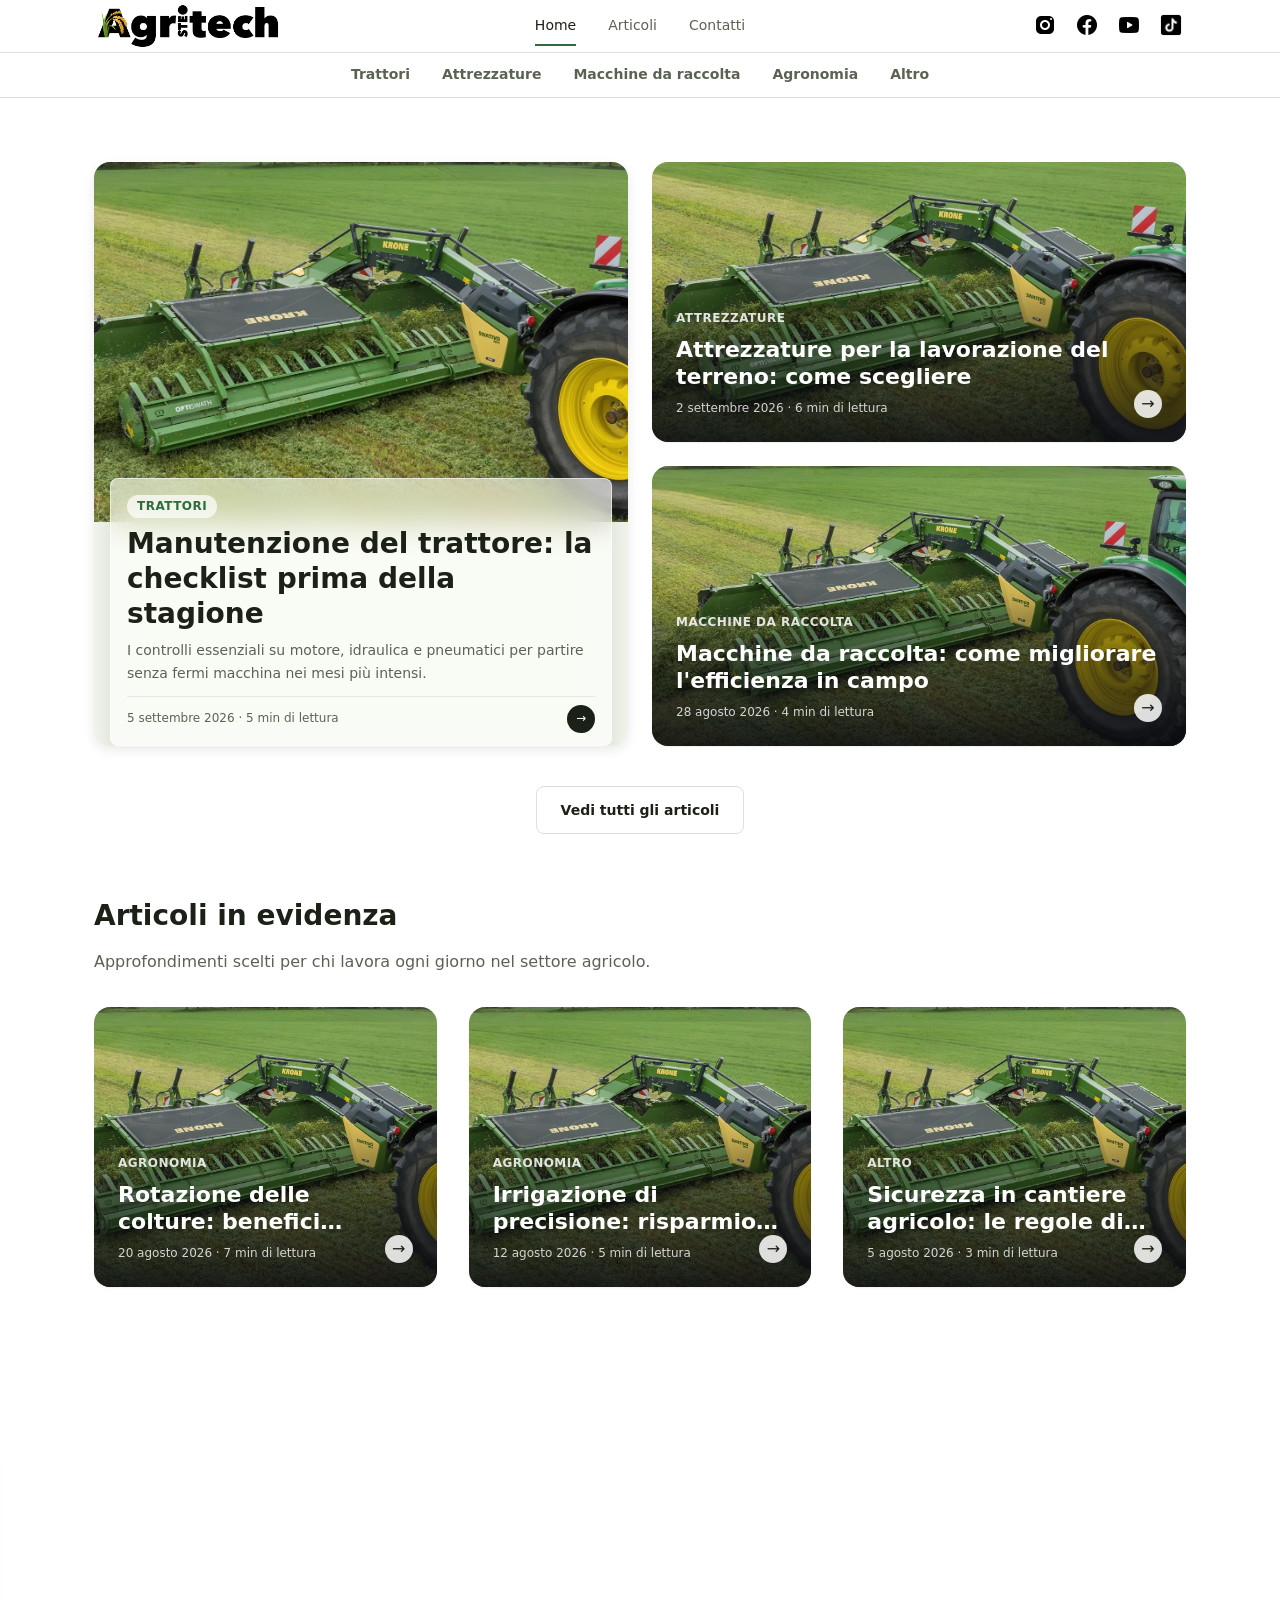
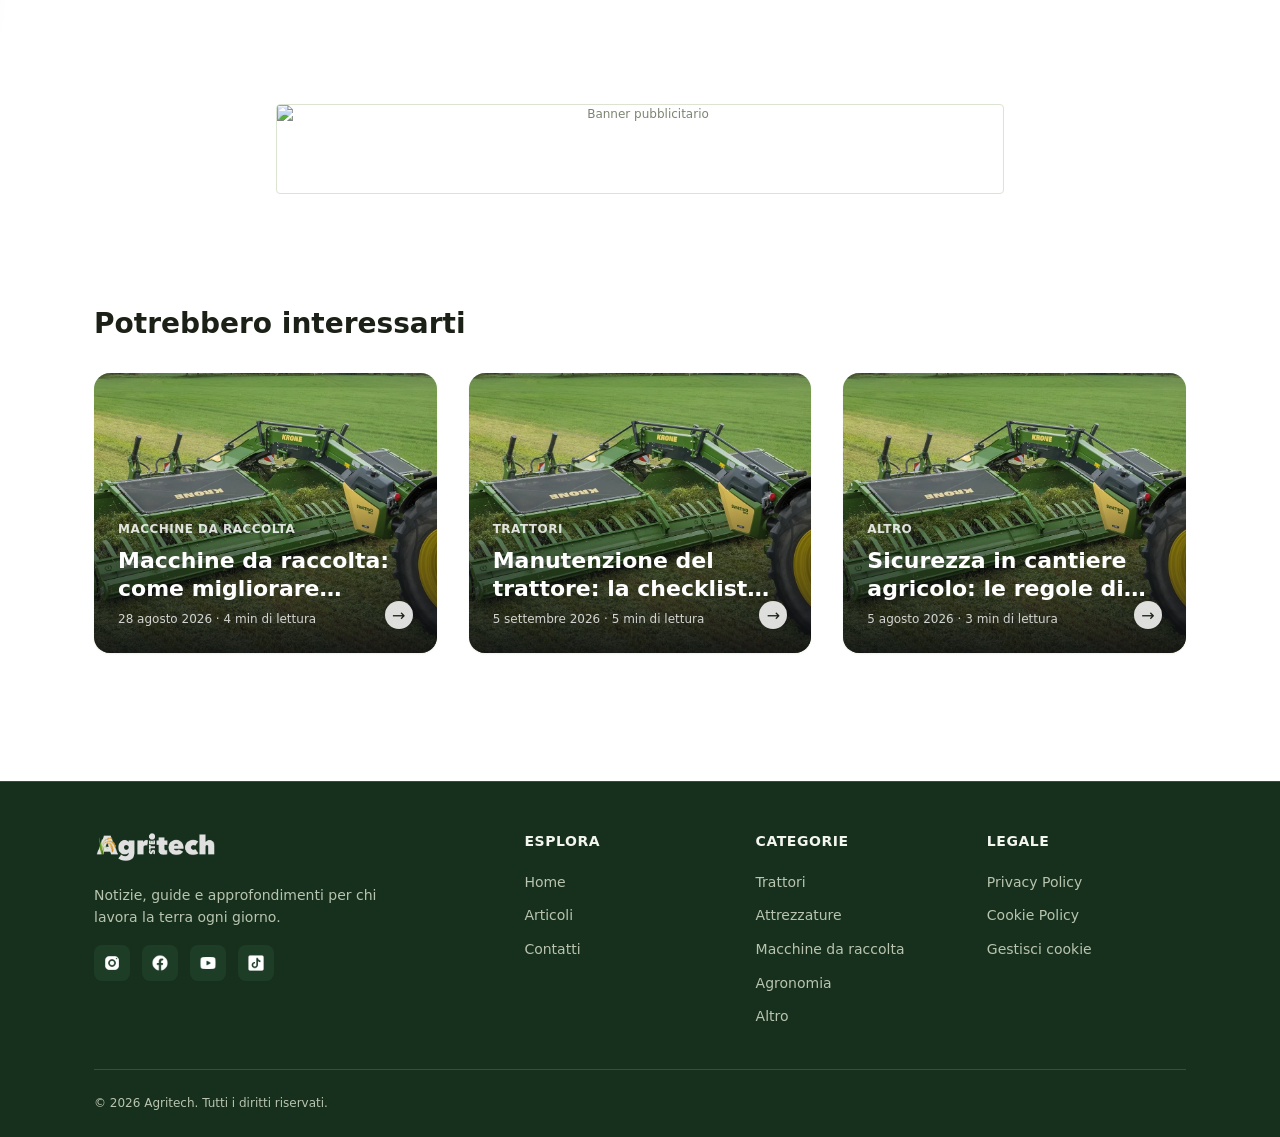
==== index.html @ 153afab1 "finita home" ====
<!doctype html>
<html lang="it">

<head>
    <meta charset="UTF-8" />
    <meta name="viewport" content="width=device-width, initial-scale=1.0" />
    <title>Il Mio Blog</title>
    <meta name="description" content="Guide pratiche e articoli su sviluppo web, design e strumenti digitali." />

    <!-- Sostituisci https://www.tuo-dominio.it con il tuo dominio reale prima di pubblicare -->
    <link rel="canonical" href="https://www.tuo-dominio.it/index.html" />
    <meta property="og:type" content="website" />
    <meta property="og:site_name" content="Il Mio Blog" />
    <meta property="og:locale" content="it_IT" />
    <meta property="og:title" content="Il Mio Blog — Home" />
    <meta property="og:description" content="Guide pratiche e articoli su sviluppo web, design e strumenti digitali." />
    <meta property="og:url" content="https://www.tuo-dominio.it/index.html" />
    <meta property="og:image" content="https://placehold.co/1200x630/2e6b3e/ffffff?text=Il+Mio+Blog" />
    <meta name="twitter:card" content="summary_large_image" />
    <meta name="twitter:title" content="Il Mio Blog — Home" />
    <meta name="twitter:description"
        content="Guide pratiche e articoli su sviluppo web, design e strumenti digitali." />
    <meta name="twitter:image" content="https://placehold.co/1200x630/2e6b3e/ffffff?text=Il+Mio+Blog" />
    <link rel="icon" href="assets/ico/favicon.png" />
    <link rel="stylesheet" href="css/variables.css" />
    <link rel="stylesheet" href="css/style.css" />

    <!-- Google Analytics: si attiva da solo, e solo dopo il consenso ai
         cookie, configurando GA_MEASUREMENT_ID in js/cookie-consent.js -->
</head>

<body>
    <!-- ====================================================================
         BARRA DI CONFRONTO LAYOUT (solo pagine demo index / index1..index5).
         Serve solo per scegliere il layout preferito: quando hai deciso,
         cancella questo <div class="demo-switcher">...</div> da ogni pagina
         (o tienilo pure, non interferisce col resto del sito).
         ==================================================================== -->
    <!-- <div class="demo-switcher">
        <div class="container demo-switcher__inner">
            <span class="demo-switcher__label">Layout home:</span>
            <a href="index.html" class="demo-switcher__link ">evidenza glass</a>
            <a href="index1.html" class="demo-switcher__link">evidenza standard</a>
            <a href="index2.html" class="demo-switcher__link is-active">evidenza overlay</a>
        </div>
    </div> -->

    <!-- ==================== NAVBAR ====================
       Per spostare il logo, cambia la classe qui sotto:
       navbar--logo-left | navbar--logo-center | navbar--logo-right
       ================================================== -->
    <header class="navbar navbar--logo-left navbar--con-categorie">
        <div class="container navbar__inner">
            <a href="index.html" class="navbar__logo">
                <img src="assets/logo.png" alt="Logo del blog" />
            </a>

            <nav class="navbar__menu" data-navbar-menu>
                <a href="index.html" class="navbar__link">Home</a>
                <a href="articles.html" class="navbar__link">Articoli</a>
                <a href="contact.html" class="navbar__link">Contatti</a>
            </nav>

            <nav class="navbar__social" aria-label="Social">
                <a href="https://www.instagram.com/ste.agritech/" class="navbar__link navbar__social-link" target="_blank" rel="noopener">
                    <img class="navbar__social-logo" src="assets/loghi_social/logo_instagram.png" alt="Instagram">
                </a>
                <a href="https://www.facebook.com/people/steagritech/61561657596577/" class="navbar__link navbar__social-link" target="_blank" rel="noopener">
                    <img class="navbar__social-logo" src="assets/loghi_social/logo_facebook.png" alt="Facebook">
                </a>
                <a href="https://www.youtube.com/@steagritech" class="navbar__link navbar__social-link" target="_blank" rel="noopener">
                    <img class="navbar__social-logo" src="assets/loghi_social/logo_youtube.png" alt="YouTube">
                </a>
                <a href="https://www.tiktok.com/@ste_agritech?_t=ZN-8yzaH3EUsYo&_r=1" class="navbar__link navbar__social-link" target="_blank" rel="noopener">
                    <img class="navbar__social-logo" src="assets/loghi_social/logo_tiktok.png" alt="TikTok">
                </a>
            </nav>

            <!-- <div class="navbar__actions">
          <button
            class="theme-toggle"
            data-theme-toggle
            aria-label="Cambia tema"
          >
            🌙
          </button>
          <button
            class="hamburger"
            data-hamburger
            aria-label="Apri il menu"
            aria-expanded="false"
          >
            <span></span><span></span><span></span>
          </button>
        </div> -->
        </div>

        <nav class="categorie" aria-label="Categorie degli articoli">
            <div class="container categorie__inner">
                <a href="articles.html?category=Trattori" class="categorie__link">Trattori</a>
                <a href="articles.html?category=Attrezzature" class="categorie__link">Attrezzature</a>
                <a href="articles.html?category=Macchine%20da%20raccolta" class="categorie__link">Macchine da raccolta</a>
                <a href="articles.html?category=Agronomia" class="categorie__link">Agronomia</a>
                <a href="articles.html?category=Altro" class="categorie__link">Altro</a>
            </div>
        </nav>
    </header>

    <main>

        <!-- ==================== ARTICOLI IN EVIDENZA ====================
             Layout 4: mosaico specchiato (grande a destra) in stile "liquid
             glass" + 2 card piccole a sinistra nello stile "overlay"
             originale (immagine a piena card, titolo dentro).
             ================================================================ -->
        <section class="section">
            <div class="container">

                <div class="featured-grid featured-grid--mosaic" data-featured="3" data-styles="glass,overlay,overlay"
                    data-sizes="lg,,">
                    <p class="state-message">Caricamento articoli…</p>
                </div>

                <div class="load-more-wrap">
                    <!-- <a href="articles.html" class="btn btn--outline">Vedi tutti gli articoli</a> -->
                    <a href="articles.html" class="btn btn--outline">Vedi tutti gli articoli</a>
                </div>

                <div class="spacer">

                </div>

                <div class="section-header section-header--featured">
                    <h2>Articoli in evidenza</h2>
                    <p>Approfondimenti scelti per chi lavora ogni giorno nel settore agricolo.</p>
                </div>

                <div class="articles-grid" data-highlighted="3" data-highlighted-offset="3" data-styles="overlay,overlay,overlay">
                    <p class="state-message">Caricamento articoli…</p>
                </div>
            </div>
        </section>

        <section class="contact-cta" aria-labelledby="contact-cta-title">
            <div class="container contact-cta__inner">
                <div>
                    <p class="contact-cta__eyebrow">Parliamone</p>
                    <h2 id="contact-cta-title">Hai un'idea o vuoi collaborare?</h2>
                    <p>Vuoi acquistare il tuo spazio pubblicitario o proporre un'idea per un articolo? Scrivimi.</p>
                </div>
                <a href="contact.html" class="btn btn--primary">Contattami</a>
            </div>
        </section>

        <div class="ad-slot container">
            <a class="ad-banner ad-banner--leaderboard ad-banner--desktop-only" href="https://example.com"
                target="_blank" rel="noopener" onclick="trackBannerClick('Cliente_Esempio')">
                <img src="https://placehold.co/728x90/2e6b3e/ffffff?text=Banner+desktop+728x90"
                    alt="Banner pubblicitario" />
            </a>
            <a class="ad-banner ad-banner--mobile ad-banner--mobile-only" href="https://example.com" target="_blank"
                rel="noopener" onclick="trackBannerClick('Cliente_Esempio')">
                <img src="https://placehold.co/320x50/2e6b3e/ffffff?text=Banner+aamobile+320x50" alt="Banner ooo" />
            </a>
        </div>

        <section class="section" aria-labelledby="random-articles-title">
            <div class="container">
                <div class="section-header section-header--featured">
                    <h2 id="random-articles-title">Potrebbero interessarti</h2>
                </div>
                <div class="articles-grid" data-random="3" data-styles="overlay,overlay,overlay">
                    <p class="state-message">Caricamento articoli…</p>
                </div>
            </div>
        </section>
        

    </main>

    <footer class="footer">
        <div class="container">
            <div class="footer__grid">
                <div>
                    <a href="index.html" class="footer__logo">
                        <img src="assets/logo%20bianco.png" alt="Agritech">
                    </a>
                    <p class="footer__tagline">Notizie, guide e approfondimenti per chi lavora la terra ogni giorno.</p>
                    <div class="footer__social">
                        <a href="https://www.instagram.com/ste.agritech/" target="_blank" rel="noopener" aria-label="Instagram">
                            <img src="assets/loghi_social/logo_instagram.png" alt="">
                        </a>
                        <a href="https://www.facebook.com/people/steagritech/61561657596577/" target="_blank" rel="noopener" aria-label="Facebook">
                            <img src="assets/loghi_social/logo_facebook.png" alt="">
                        </a>
                        <a href="https://www.youtube.com/@steagritech" target="_blank" rel="noopener" aria-label="YouTube">
                            <img src="assets/loghi_social/logo_youtube.png" alt="">
                        </a>
                        <a href="https://www.tiktok.com/@ste_agritech?_t=ZN-8yzaH3EUsYo&_r=1" target="_blank" rel="noopener" aria-label="TikTok">
                            <img src="assets/loghi_social/logo_tiktok.png" alt="">
                        </a>
                    </div>
                </div>
                <div>
                    <div class="footer__title">Esplora</div>
                    <ul class="footer__links">
                        <li><a href="index.html">Home</a></li>
                        <li><a href="articles.html">Articoli</a></li>
                        <li><a href="contact.html">Contatti</a></li>
                    </ul>
                </div>
                <div>
                    <div class="footer__title">Categorie</div>
                    <ul class="footer__links">
                        <li><a href="articles.html?category=Trattori">Trattori</a></li>
                        <li><a href="articles.html?category=Attrezzature">Attrezzature</a></li>
                        <li><a href="articles.html?category=Macchine%20da%20raccolta">Macchine da raccolta</a></li>
                        <li><a href="articles.html?category=Agronomia">Agronomia</a></li>
                        <li><a href="articles.html?category=Altro">Altro</a></li>
                    </ul>
                </div>
                <div>
                    <div class="footer__title">Legale</div>
                    <ul class="footer__links">
                        <li><a href="privacy.html">Privacy Policy</a></li>
                        <li><a href="cookie.html">Cookie Policy</a></li>
                        <li><a href="#" data-manage-cookies>Gestisci cookie</a></li>
                    </ul>
                </div>
            </div>
            <div class="footer__bottom">
                <span>&copy; 2026 Agritech. Tutti i diritti riservati.</span>
            </div>
        </div>
    </footer>

    <script src="js/main.js"></script>
    <script src="js/cookie-consent.js"></script>
    <script src="content/articles-data.js"></script>
    <script src="js/articles.js"></script>
    <script src="js/ads.js"></script>
</body>

</html>
---- css/variables.css ----
/* =========================================================
   VARIABILI GLOBALI DEL TEMA
   Modifica solo questo file per personalizzare i colori,
   i font, gli spazi e le dimensioni del sito.
   ========================================================= */

:root {
  /* ---- Tema chiaro (default) ---- */
  --color-bg: #ffffff;
  --color-bg-alt: #f0f4ea;
  --color-surface: #ffffff;
  --color-text: #1b2117;
  --color-text-muted: #5a6353;
  --color-border: #dbe3d3;

  --color-primary: #2e6b3e;
  --color-primary-hover: #234f2f;
  --color-primary-contrast: #ffffff;
  --color-accent: #c98a2c;

  --color-success: #1f7a6c;
  --color-danger: #c1443a;

  --shadow-sm: 0 1px 2px rgba(20, 26, 16, 0.07);
  --shadow-md: 0 4px 12px rgba(20, 26, 16, 0.09);
  --shadow-lg: 0 12px 32px rgba(20, 26, 16, 0.14);

  /* ---- Placeholder banner pubblicitari ---- */
  --ad-bg: #eef1e8;
  --ad-border: #cdd6c2;
  --ad-text: #7c8572;

  /* ---- Footer: fascia verde di marca, fissa (non segue il tema chiaro/scuro) ---- */
  --footer-bg: #16301d;
  --footer-bg-alt: #1e3d27;
  --footer-text: #f3f5ef;
  --footer-text-muted: #b9c4ae;
  --footer-border: rgba(255, 255, 255, 0.14);

  /* ---- Tipografia ---- */
  --font-base: "Segoe UI", system-ui, -apple-system, "Helvetica Neue", Arial, sans-serif;
  --font-heading: var(--font-base);

  --fs-xs: 0.75rem;
  --fs-sm: 0.875rem;
  --fs-base: 1rem;
  --fs-md: 1.125rem;
  --fs-lg: 1.375rem;
  --fs-xl: 1.75rem;
  --fs-2xl: 2.25rem;
  --fs-3xl: 3rem;

  /* ---- Spaziature (scala 4px) ---- */
  --space-1: 0.25rem;
  --space-2: 0.5rem;
  --space-3: 0.75rem;
  --space-4: 1rem;
  --space-5: 1.5rem;
  --space-6: 2rem;
  --space-7: 3rem;
  --space-8: 4rem;

  /* ---- Layout ---- */
  --container-width: 1140px;
  --radius-sm: 4px;
  --radius-md: 8px;
  --radius-lg: 16px;
  --navbar-height: 68px;

  /* ---- Transizioni ---- */
  --transition-fast: 150ms ease;
  --transition-base: 250ms ease;

  /* =========================================================
     POSIZIONE DEL LOGO NELLA NAVBAR
     Cambia la classe sull'elemento <header class="navbar ..."> :
       navbar--logo-left   (default)
       navbar--logo-center
       navbar--logo-right
     Nessuna variabile da editare qui, è tutto a classi CSS.
     ========================================================= */
}

/* ---- Tema scuro: attivato con [data-theme="dark"] su <html> ---- */
:root[data-theme="dark"] {
  --color-bg: #10140d;
  --color-bg-alt: #161c11;
  --color-surface: #1a2115;
  --color-text: #eef1e8;
  --color-text-muted: #a2ab97;
  --color-border: #2c3423;

  --color-primary: #6cbf72;
  --color-primary-hover: #8dd393;
  --color-primary-contrast: #0c0f0a;
  --color-accent: #e0a83f;

  --shadow-sm: 0 1px 2px rgba(0, 0, 0, 0.35);
  --shadow-md: 0 4px 12px rgba(0, 0, 0, 0.45);
  --shadow-lg: 0 12px 32px rgba(0, 0, 0, 0.55);

  --ad-bg: #161c11;
  --ad-border: #333d29;
  --ad-text: #7a8470;
}

/* ---- Se l'utente non ha ancora scelto un tema, segui il sistema ---- */
@media (prefers-color-scheme: dark) {
  :root:not([data-theme="light"]):not([data-theme="dark"]) {
    --color-bg: #10140d;
    --color-bg-alt: #161c11;
    --color-surface: #1a2115;
    --color-text: #eef1e8;
    --color-text-muted: #a2ab97;
    --color-border: #2c3423;

    --color-primary: #6cbf72;
    --color-primary-hover: #8dd393;
    --color-primary-contrast: #0c0f0a;
    --color-accent: #e0a83f;

    --shadow-sm: 0 1px 2px rgba(0, 0, 0, 0.35);
    --shadow-md: 0 4px 12px rgba(0, 0, 0, 0.45);
    --shadow-lg: 0 12px 32px rgba(0, 0, 0, 0.55);

    --ad-bg: #161c11;
    --ad-border: #333d29;
    --ad-text: #7a8470;
  }
}
---- css/style.css ----
/* =========================================================
   STYLE.CSS — Boilerplate blog
   Struttura:
   1. Reset base
   2. Layout / utility
   3. Navbar (+ posizione logo, hamburger)
   4. Bottoni
   5. Hero / sezioni home
   6. Card articoli + griglia
   7. Banner pubblicitari
   8. Articolo singolo
   9. Form contatti
   10. Footer
   11. Responsive
   ========================================================= */

/* ---------- 1. Reset base ---------- */
*,
*::before,
*::after {
    box-sizing: border-box;
}

html {
    scroll-behavior: smooth;
    overflow-x: clip;
}

body {
    margin: 0;
    font-family: var(--font-base);
    font-size: var(--fs-base);
    line-height: 1.6;
    color: var(--color-text);
    background-color: var(--color-bg);
    transition:
        background-color var(--transition-base),
        color var(--transition-base);
}

img {
    max-width: 100%;
    display: block;
}

a {
    color: var(--color-primary);
    text-decoration: none;
}
a:hover {
    color: var(--color-primary-hover);
}

h1,
h2,
h3,
h4 {
    font-family: var(--font-heading);
    line-height: 1.25;
    margin: 0 0 var(--space-4);
}

h1 {
    font-size: var(--fs-2xl);
}
h2 {
    font-size: var(--fs-xl);
}
h3 {
    font-size: var(--fs-lg);
}

p {
    margin: 0 0 var(--space-4);
}

ul {
    margin: 0;
    padding: 0;
    list-style: none;
}

/* ---------- 2. Layout / utility ---------- */
.container {
    width: 100%;
    max-width: var(--container-width);
    margin-inline: auto;
    padding-inline: var(--space-5);
}

.section {
    padding-block: var(--space-8);
}

.section--alt {
    background-color: var(--color-bg-alt);
}

.section-header {
    margin-bottom: var(--space-6);
}

.section-header p {
    color: var(--color-text-muted);
    margin-bottom: 0;
}

.text-center {
    text-align: center;
}
.text-muted {
    color: var(--color-text-muted);
}

/* ---------- 3. Navbar ---------- */
.navbar {
    position: sticky;
    top: 0;
    z-index: 100;
    background-color: var(--color-surface);
    border-bottom: 1px solid var(--color-border);
}

/* ---------- 3b. Barra di confronto layout home (solo pagine demo) ---------- */
/* Presente solo su index.html e index1.html...index5.html per passare
   velocemente da un layout all'altro e confrontarli. Rimuovibile in
   qualsiasi momento cancellando il blocco <div class="demo-switcher">...
   dall'HTML: non incide sul resto del sito. */
.demo-switcher {
    background-color: #14161a;
    color: #eef0f3;
    font-size: var(--fs-xs);
}
.demo-switcher__inner {
    display: flex;
    flex-wrap: wrap;
    align-items: center;
    gap: var(--space-2) var(--space-4);
    padding-block: var(--space-2);
}
.demo-switcher__label {
    font-weight: 700;
    text-transform: uppercase;
    letter-spacing: 0.04em;
    color: rgba(238, 240, 243, 0.6);
    margin-right: var(--space-2);
}
.demo-switcher__link {
    color: rgba(238, 240, 243, 0.85);
    padding: 3px 10px;
    border-radius: 999px;
    border: 1px solid rgba(238, 240, 243, 0.25);
    white-space: nowrap;
}
.demo-switcher__link:hover {
    color: #fff;
    border-color: rgba(238, 240, 243, 0.6);
}
.demo-switcher__link.is-active {
    background-color: var(--color-primary);
    border-color: var(--color-primary);
    color: #fff;
}

.navbar__inner {
    height: 100%;
    display: grid;
    grid-template-columns: 1fr auto 1fr;
    align-items: center;
    gap: var(--space-4);
}

.navbar__logo {
    display: flex;
    align-items: center;
    gap: var(--space-2);
    font-size: var(--fs-md);
    font-weight: 700;
    color: var(--color-text);
    white-space: nowrap;
}
.navbar__logo:hover {
    color: var(--color-text);
}
.navbar__logo img {
    height: 52px;
    width: auto;
}

.navbar__menu {
    display: flex;
    align-items: center;
    gap: var(--space-6);
    justify-self: center;
}

.navbar__social {
    display: flex;
    align-items: center;
    justify-self: end;
    gap: var(--space-3);
}

.navbar__link {
    color: var(--color-text-muted);
    font-weight: 500;
    font-size: var(--fs-sm);
    padding-block: var(--space-2);
    border-bottom: 2px solid transparent;
    transition:
        color var(--transition-fast),
        border-color var(--transition-fast);
}
.navbar__link:hover,
.navbar__link.is-active {
    color: var(--color-text);
    border-color: var(--color-primary);
}

.navbar__social-link {
    display: inline-flex;
    align-items: center;
    justify-content: center;
    width: 30px;
    height: 30px;
    padding: 0;
    border-bottom: 2px solid transparent;
}

.navbar__social-logo {
    display: block;
    width: 24px;
    height: 24px;
    object-fit: contain;
}

.categorie {
    border-top: 1px solid var(--color-border);
}

.categorie__inner {
    display: flex;
    align-items: center;
    justify-content: center;
    gap: var(--space-6);
    min-height: 44px;
    overflow-x: auto;
    scrollbar-width: none;
}
.categorie__inner::-webkit-scrollbar {
    display: none;
}

.categorie--left .categorie__inner {
    justify-content: flex-start;
}

.categorie--center .categorie__inner {
    justify-content: center;
}

.categorie--right .categorie__inner {
    justify-content: flex-end;
}

.categorie__link {
    flex: 0 0 auto;
    color: var(--color-text-muted);
    font-size: var(--fs-sm);
    font-weight: 600;
    padding-block: var(--space-2);
    border-bottom: 2px solid transparent;
    transition:
        color var(--transition-fast),
        border-color var(--transition-fast);
}
.categorie__link:hover,
.categorie__link:focus-visible {
    color: var(--color-primary);
    border-color: var(--color-primary);
}
.categorie__link.is-active {
    color: var(--color-text);
    border-color: var(--color-primary);
}

.navbar__actions {
    display: flex;
    align-items: center;
    gap: var(--space-3);
}

/* Selettore posizione logo (solo da tablet in su: 700px+) */
@media (min-width: 700px) {
    .navbar--logo-center .navbar__inner {
        display: grid;
        grid-template-columns: 1fr auto 1fr;
        align-items: center;
    }
    /* grid-row: 1 esplicito su tutti e tre: senza, l'ordinamento automatico
     della grid li spargerebbe su righe diverse, perché l'ordine delle
     colonne (menu, logo, azioni) non coincide con l'ordine nel DOM
     (logo, menu, azioni). */
    .navbar--logo-center .navbar__menu {
        grid-row: 1;
        grid-column: 1;
        justify-self: start;
    }
    .navbar--logo-center .navbar__logo {
        grid-row: 1;
        grid-column: 2;
        justify-self: center;
    }
    .navbar--logo-center .navbar__actions {
        grid-row: 1;
        grid-column: 3;
        justify-self: end;
    }

    .navbar--logo-right .navbar__inner {
        flex-direction: row-reverse;
    }
}

@media (max-width: 699px) {
    .navbar__inner {
        grid-template-columns: auto 1fr auto;
    }

    .navbar__menu {
        gap: var(--space-3);
    }

    .navbar__social {
        gap: 0;
    }
}

/* Pulsante cambio tema */
.theme-toggle {
    display: inline-flex;
    align-items: center;
    justify-content: center;
    width: 36px;
    height: 36px;
    border-radius: 50%;
    border: 1px solid var(--color-border);
    background: var(--color-bg-alt);
    color: var(--color-text);
    cursor: pointer;
    font-size: var(--fs-md);
    line-height: 1;
}
.theme-toggle:hover {
    border-color: var(--color-primary);
}

/* Hamburger */
.hamburger {
    display: none;
    flex-direction: column;
    justify-content: center;
    gap: 5px;
    width: 36px;
    height: 36px;
    border: none;
    background: transparent;
    cursor: pointer;
    padding: 0;
}
.hamburger span {
    display: block;
    height: 2px;
    width: 100%;
    background-color: var(--color-text);
    border-radius: 2px;
    transition:
        transform var(--transition-fast),
        opacity var(--transition-fast);
}
.hamburger[aria-expanded="true"] span:nth-child(1) {
    transform: translateY(7px) rotate(45deg);
}
.hamburger[aria-expanded="true"] span:nth-child(2) {
    opacity: 0;
}
.hamburger[aria-expanded="true"] span:nth-child(3) {
    transform: translateY(-7px) rotate(-45deg);
}

/* ---------- 4. Bottoni ---------- */
.btn {
    display: inline-flex;
    align-items: center;
    justify-content: center;
    gap: var(--space-2);
    padding: var(--space-3) var(--space-5);
    border-radius: var(--radius-md);
    font-size: var(--fs-sm);
    font-weight: 600;
    border: 1px solid transparent;
    cursor: pointer;
    transition:
        background-color var(--transition-fast),
        border-color var(--transition-fast),
        color var(--transition-fast);
}

.btn--primary {
    background-color: var(--color-primary);
    color: var(--color-primary-contrast);
}
.btn--primary:hover {
    background-color: var(--color-primary-hover);
    color: var(--color-primary-contrast);
}

.btn--outline {
    background-color: transparent;
    border-color: var(--color-border);
    color: var(--color-text);
}
.btn--outline:hover {
    border-color: var(--color-primary);
    color: var(--color-primary);
}

.btn--block {
    width: 100%;
}
.btn:disabled {
    opacity: 0.6;
    cursor: not-allowed;
}

/* ---------- 5. Hero / sezioni home ---------- */
.hero {
    padding-block: var(--space-8);
    text-align: center;
}
.hero__eyebrow {
    display: inline-block;
    color: var(--color-primary);
    font-weight: 600;
    font-size: var(--fs-sm);
    text-transform: uppercase;
    letter-spacing: 0.06em;
    margin-bottom: var(--space-3);
}
.hero h1 {
    font-size: var(--fs-3xl);
    max-width: 760px;
    margin-inline: auto;
}
.hero p.lead {
    max-width: 640px;
    margin-inline: auto;
    color: var(--color-text-muted);
    font-size: var(--fs-md);
}
.hero__actions {
    display: flex;
    justify-content: center;
    gap: var(--space-3);
    margin-top: var(--space-5);
}

.about-grid {
    display: grid;
    grid-template-columns: 1fr 1fr;
    gap: var(--space-7);
    align-items: center;
}
.about-grid img {
    border-radius: var(--radius-lg);
    box-shadow: var(--shadow-md);
}

.contact-cta {
    margin-top: var(--space-8);
    padding-block: var(--space-5) var(--space-6);
}
.contact-cta__inner {
    max-width: 820px;
    padding: var(--space-6) var(--space-7);
    display: flex;
    align-items: center;
    justify-content: space-between;
    gap: var(--space-6);
    background: linear-gradient(
        135deg,
        var(--color-primary-hover),
        var(--color-primary)
    );
    border: none;
    border-radius: var(--radius-lg);
    box-shadow: var(--shadow-lg);
    transform: translateX(var(--contact-cta-x, 0px));
    will-change: transform;
    transition:
        box-shadow var(--transition-base),
        transform var(--transition-base);
}
.contact-cta__inner:hover,
.contact-cta__inner:focus-within {
    box-shadow:
        var(--shadow-lg),
        0 0 0 6px color-mix(in srgb, var(--color-primary) 18%, transparent);
    transform: translateX(var(--contact-cta-x, 0px));
}
.contact-cta__eyebrow {
    margin-bottom: var(--space-2);
    color: var(--color-accent);
    font-size: var(--fs-xs);
    font-weight: 700;
    letter-spacing: 0.08em;
    text-transform: uppercase;
}
.contact-cta h2 {
    margin-bottom: var(--space-2);
    color: var(--color-primary-contrast);
}
.contact-cta p:last-child {
    margin: 0;
    color: color-mix(in srgb, var(--color-primary-contrast) 80%, transparent);
}
.contact-cta .btn--primary {
    background-color: var(--color-accent);
    color: #211505;
    flex-shrink: 0;
}
.contact-cta .btn--primary:hover {
    background-color: color-mix(in srgb, var(--color-accent) 85%, white);
    color: #211505;
}

/* ---------- 6. Card articoli + griglia ---------- */
.search-bar {
    display: flex;
    gap: var(--space-3);
    width: 50%;
    margin: 0 auto;
    margin-bottom: var(--space-6);
}
.search-bar input[type="search"] {
    flex: 1;
}

.articles-grid {
    display: grid;
    grid-template-columns: repeat(3, 1fr);
    gap: var(--space-6);
}

.article-card {
    background-color: var(--color-surface);
    border: 1px solid var(--color-border);
    border-radius: var(--radius-md);
    overflow: hidden;
    display: flex;
    flex-direction: column;
    transition:
        transform var(--transition-fast),
        box-shadow var(--transition-fast);
}
.article-card:hover {
    transform: translateY(-3px);
    box-shadow: var(--shadow-md);
}
.article-card[data-article-url],
.featured-card[data-article-url],
.glass-card[data-article-url],
.compact-card[data-article-url] {
    cursor: pointer;
}
.article-card[data-article-url]:focus-visible,
.featured-card[data-article-url]:focus-visible,
.glass-card[data-article-url]:focus-visible,
.compact-card[data-article-url]:focus-visible {
    outline: 3px solid var(--color-primary);
    outline-offset: 3px;
}

.article-card__image {
    aspect-ratio: 16 / 9;
    width: 100%;
    object-fit: cover;
    background-color: var(--color-bg-alt);
}

.article-card__body {
    padding: var(--space-5);
    display: flex;
    flex-direction: column;
    flex: 1;
}

.article-card__category {
    display: inline-block;
    font-size: var(--fs-xs);
    font-weight: 700;
    text-transform: uppercase;
    letter-spacing: 0.04em;
    color: var(--color-accent);
    margin-bottom: var(--space-2);
}
a.article-card__category:hover,
a.article-header__category:hover {
    text-decoration: underline;
}

.article-card__title {
    font-size: var(--fs-md);
    margin-bottom: var(--space-2);
    display: -webkit-box;
    -webkit-line-clamp: 2;
    -webkit-box-orient: vertical;
    overflow: hidden;
}
.article-card__title a {
    color: var(--color-text);
}
.article-card__title a:hover {
    color: var(--color-primary);
}

.article-card__excerpt {
    color: var(--color-text-muted);
    font-size: var(--fs-sm);
    flex: 1;
    display: -webkit-box;
    -webkit-line-clamp: 3;
    -webkit-box-orient: vertical;
    overflow: hidden;
}

.article-card__meta {
    display: flex;
    align-items: center;
    justify-content: space-between;
    gap: var(--space-3);
    font-size: var(--fs-xs);
    color: var(--color-text-muted);
    margin-top: var(--space-3);
    padding-top: var(--space-3);
    border-top: 1px solid var(--color-border);
}

/* Slot "grande" di un mosaico: card più leggibile a colpo d'occhio */
.article-card--lg .article-card__title {
    font-size: var(--fs-xl);
}
.article-card--lg .article-card__excerpt {
    font-size: var(--fs-base);
}

.load-more-wrap {
    display: flex;
    justify-content: center;
    margin-top: var(--space-8);
}

.state-message {
    text-align: center;
    color: var(--color-text-muted);
    padding: var(--space-6) 0;
}

.spacer {
    margin: var(--space-8) 0;
}

/* ---------- 6b. Articoli in evidenza: mosaico ---------- */
/* Il JavaScript genera sempre la stessa card (.featured-card); è la classe
   sul contenitore (.featured-grid--mosaic / --mosaic-flip / --equal) a
   decidere la disposizione. Su schermi piccoli tutte le varianti diventano
   una singola colonna impilata (vedi la sezione Responsive). */
.featured-grid {
    display: grid;
    grid-template-columns: 1fr;
    gap: var(--space-5);
}

.featured-card {
    position: relative;
    display: block;
    min-height: 280px;
    border-radius: var(--radius-lg);
    overflow: hidden;
    background-color: var(--color-bg-alt);
    box-shadow: var(--shadow-sm);
    transition: box-shadow var(--transition-fast);
}
.featured-card:hover {
    box-shadow: var(--shadow-lg);
}
.featured-card:hover .featured-card__image {
    transform: scale(1.04);
}

.featured-card__image {
    position: absolute;
    inset: 0;
    width: 100%;
    height: 100%;
    object-fit: cover;
    transition: transform 400ms ease;
}

.featured-card__overlay {
    position: absolute;
    inset: auto 0 0 0;
    padding: var(--space-5);
    background: linear-gradient(
        to top,
        rgba(10, 12, 16, 0.88),
        rgba(10, 12, 16, 0.45) 60%,
        transparent
    );
    color: #fff;
}

.featured-card__category {
    display: inline-block;
    font-size: var(--fs-xs);
    font-weight: 700;
    text-transform: uppercase;
    letter-spacing: 0.04em;
    color: #fff;
    opacity: 0.85;
    margin-bottom: var(--space-2);
}

.featured-card__title {
    color: #fff;
    font-size: var(--fs-lg);
    margin-bottom: var(--space-2);
    display: -webkit-box;
    -webkit-line-clamp: 2;
    -webkit-box-orient: vertical;
    overflow: hidden;
}

.featured-card__meta {
    font-size: var(--fs-xs);
    color: rgba(255, 255, 255, 0.8);
}

/* ---------- 6c. Card "liquid glass" ---------- */
/* Immagine in alto + pannello vetro smerigliato (blur) che si sovrappone
   alla parte bassa della foto. Usa .glass-card--lg come slot "grande" di
   un mosaico (titolo più grande, sommario visibile). */
.glass-card {
    position: relative;
    display: flex;
    flex-direction: column;
    height: 100%;
    border-radius: var(--radius-lg);
    overflow: hidden;
    background-color: var(--color-bg-alt);
    box-shadow: var(--shadow-md);
    transition:
        box-shadow var(--transition-fast),
        transform var(--transition-fast);
}
.glass-card:hover {
    box-shadow: var(--shadow-lg);
    transform: translateY(-3px);
}

.glass-card__media {
    position: relative;
    flex: 1 1 auto;
    min-height: 220px;
    overflow: hidden;
}
.glass-card__media img {
    width: 100%;
    height: 100%;
    object-fit: cover;
    transition: transform 400ms ease;
}
.glass-card:hover .glass-card__media img {
    transform: scale(1.05);
}

.glass-card__panel {
    position: relative;
    z-index: 1;
    flex: 0 0 auto;
    display: flex;
    flex-direction: column;
    margin: -2.75rem var(--space-4) 0;
    padding: var(--space-4) var(--space-4) var(--space-3);
    border-radius: var(--radius-md);
    background: rgba(255, 255, 255, 0.62);
    border: 1px solid rgba(255, 255, 255, 0.55);
    box-shadow: 0 8px 24px rgba(16, 20, 24, 0.1);
    backdrop-filter: blur(16px) saturate(160%);
    -webkit-backdrop-filter: blur(16px) saturate(160%);
}

.glass-card__category {
    display: inline-block;
    width: fit-content;
    font-size: var(--fs-xs);
    font-weight: 700;
    text-transform: uppercase;
    letter-spacing: 0.04em;
    color: var(--color-primary);
    background: rgba(255, 255, 255, 0.7);
    padding: 2px 10px;
    border-radius: 999px;
    margin-bottom: var(--space-2);
}
.glass-card__category:hover {
    color: var(--color-primary-hover);
}

.glass-card__title {
    font-size: var(--fs-md);
    margin-bottom: var(--space-2);
}
.glass-card__title a {
    color: var(--color-text);
}
.glass-card__title a:hover {
    color: var(--color-primary);
}

.glass-card__excerpt {
    color: var(--color-text-muted);
    font-size: var(--fs-sm);
    margin-bottom: var(--space-3);
    display: -webkit-box;
    -webkit-line-clamp: 2;
    -webkit-box-orient: vertical;
    overflow: hidden;
}

.glass-card__meta {
    display: flex;
    align-items: center;
    justify-content: space-between;
    gap: var(--space-3);
    font-size: var(--fs-xs);
    color: var(--color-text-muted);
    padding-top: var(--space-2);
    border-top: 1px solid rgba(16, 20, 24, 0.08);
}

/* Freccina "vai all'articolo": stesso stile (cerchietto in basso a
   destra) su tutte le versioni di card. Ogni template la include di
   default; può essere nascosta passando showArrow=false (vedi
   js/articles.js) o con data-arrow="false" sul contenitore. */
.article-card__arrow,
.featured-card__arrow,
.glass-card__arrow,
.compact-card__arrow {
    flex-shrink: 0;
    width: 28px;
    height: 28px;
    display: flex;
    align-items: center;
    justify-content: center;
    border-radius: 50%;
    background: var(--color-text);
    color: var(--color-bg);
    transition: background var(--transition-fast);
}
.article-card:hover .article-card__arrow,
.featured-card:hover .featured-card__arrow,
.glass-card:hover .glass-card__arrow,
.compact-card:hover .compact-card__arrow {
    background: var(--color-primary);
}

.featured-card__arrow {
    position: absolute;
    right: var(--space-5);
    bottom: var(--space-5);
    background: rgba(255, 255, 255, 0.85);
    color: var(--color-text);
}
.featured-card:hover .featured-card__arrow {
    background: var(--color-primary);
    color: #fff;
}

.glass-card--lg .glass-card__title {
    font-size: var(--fs-xl);
}

/* ---------- 6d. Card "compatta" (lista con miniatura) ---------- */
/* Miniatura piccola a sinistra + titolo e meta a destra: pensata per
   elenchi verticali di più articoli (es. "ultimi articoli" a fianco di
   una card grande). Nessun bordo/sfondo proprio: si appoggia sulla
   sezione che la contiene. */
.compact-card {
    display: flex;
    align-items: center;
    gap: var(--space-3);
    padding-block: var(--space-3);
    border-bottom: 1px solid var(--color-border);
}
.compact-card:last-child {
    border-bottom: 0;
}

.compact-card__image {
    flex-shrink: 0;
    width: 64px;
    height: 64px;
    border-radius: var(--radius-sm);
    overflow: hidden;
    background-color: var(--color-bg-alt);
}
.compact-card__image img {
    width: 100%;
    height: 100%;
    object-fit: cover;
}

.compact-card__body {
    min-width: 0;
    flex: 1;
}

.compact-card__category {
    display: block;
    font-size: 10px;
    font-weight: 700;
    text-transform: uppercase;
    letter-spacing: 0.04em;
    color: var(--color-accent);
    margin-bottom: 2px;
}

.compact-card__title {
    margin: 0 0 4px;
    font-size: var(--fs-sm);
    font-weight: 600;
    color: var(--color-text);
    display: -webkit-box;
    -webkit-line-clamp: 2;
    -webkit-box-orient: vertical;
    overflow: hidden;
}
.compact-card:hover .compact-card__title {
    color: var(--color-primary);
}

.compact-card__meta {
    display: flex;
    align-items: center;
    justify-content: space-between;
    gap: var(--space-2);
    font-size: var(--fs-xs);
    color: var(--color-text-muted);
}
.compact-card__meta .compact-card__arrow {
    width: 20px;
    height: 20px;
    font-size: var(--fs-xs);
}

@media (min-width: 1000px) {
    /* 1 grande a sinistra (colonne 1-2, entrambe le righe) + 2 impilati a destra.
     I selettori usano ">:nth-child()" (non legati a una classe di card
     specifica) così qualunque stile di card (default, overlay, glass...)
     può occupare uno slot: lo stile della card è scelto via data-styles,
     la struttura del mosaico resta indipendente. */
    .featured-grid--mosaic,
    .featured-grid--mosaic-flip {
        grid-template-columns: repeat(4, 1fr);
        grid-template-rows: repeat(2, 1fr);
        height: 560px;
    }
    .featured-grid--mosaic > :nth-child(1) {
        grid-column: 1 / 3;
        grid-row: 1 / 3;
    }
    .featured-grid--mosaic > :nth-child(2) {
        grid-column: 3 / 5;
        grid-row: 1;
    }
    .featured-grid--mosaic > :nth-child(3) {
        grid-column: 3 / 5;
        grid-row: 2;
    }

    /* Specchiato: grande a destra */
    .featured-grid--mosaic-flip > :nth-child(1) {
        grid-column: 3 / 5;
        grid-row: 1 / 3;
    }
    .featured-grid--mosaic-flip > :nth-child(2) {
        grid-column: 1 / 3;
        grid-row: 1;
    }
    .featured-grid--mosaic-flip > :nth-child(3) {
        grid-column: 1 / 3;
        grid-row: 2;
    }

    /* Le celle piccole del mosaico hanno un'altezza fissa e stretta: una
     card "standard" con immagine ad aspect-ratio fisso (16:9) rischierebbe
     di sforare ed essere tagliata. Qui l'immagine diventa "elastica" (si
     allunga o si accorcia per riempire esattamente lo spazio disponibile,
     esattamente come già fa la card "glass"), mentre il blocco testo
     mantiene la sua altezza naturale: risultato sempre proporzionato,
     qualunque sia l'altezza della cella. */
    .featured-grid--mosaic .article-card,
    .featured-grid--mosaic-flip .article-card,
    .featured-grid--mosaic-1-4 .article-card,
    .featured-grid--mosaic-1-4-flip .article-card {
        height: 100%;
    }
    .featured-grid--mosaic .article-card__image,
    .featured-grid--mosaic-flip .article-card__image,
    .featured-grid--mosaic-1-4 .article-card__image,
    .featured-grid--mosaic-1-4-flip .article-card__image {
        aspect-ratio: unset;
        flex: 1 1 auto;
        min-height: 0;
    }
    .featured-grid--mosaic .article-card__body,
    .featured-grid--mosaic-flip .article-card__body,
    .featured-grid--mosaic-1-4 .article-card__body,
    .featured-grid--mosaic-1-4-flip .article-card__body {
        flex: 0 0 auto;
    }
    /* Negli slot piccoli (non "lg") il sommario viene nascosto: c'è poco
     spazio verticale ed è meglio lasciarlo tutto all'immagine e al
     titolo piuttosto che rimpicciolire eccessivamente entrambi. */
    .featured-grid--mosaic
        .article-card:not(.article-card--lg)
        .article-card__excerpt,
    .featured-grid--mosaic-flip
        .article-card:not(.article-card--lg)
        .article-card__excerpt,
    .featured-grid--mosaic-1-4
        .article-card:not(.article-card--lg)
        .article-card__excerpt,
    .featured-grid--mosaic-1-4-flip
        .article-card:not(.article-card--lg)
        .article-card__excerpt {
        display: none;
    }
    .featured-grid--mosaic
        .article-card:not(.article-card--lg)
        .article-card__body,
    .featured-grid--mosaic-flip
        .article-card:not(.article-card--lg)
        .article-card__body {
        padding: var(--space-4);
    }

    /* Rimane come "bonus" solo per lo stile overlay: se lo slot 1 è una
     .featured-card, il titolo viene ingrandito automaticamente. Per gli
     altri stili (glass, default) l'ingrandimento si ottiene con la
     dimensione "lg" (vedi data-sizes e i modificatori --lg qui sotto). */
    .featured-grid--mosaic .featured-card:nth-child(1) .featured-card__title,
    .featured-grid--mosaic-flip
        .featured-card:nth-child(1)
        .featured-card__title {
        font-size: var(--fs-2xl);
    }

    /* Tutti gli articoli della stessa larghezza, in fila (si adatta a
     qualunque numero) e della STESSA ALTEZZA (stretch, di default): se il
     titolo di una card è più lungo, non è la card a crescere ma solo il
     suo contenuto interno — nella glass card, ad esempio, il pannello di
     vetro si allarga e l'immagine si restringe di conseguenza, restando
     sempre della stessa altezza delle card vicine. Qui togliamo solo il
     taglio con i puntini di sospensione: il testo resta sempre leggibile
     per intero. */
    .featured-grid--equal {
        grid-template-columns: repeat(auto-fit, minmax(340px, 1fr));
    }
    .featured-grid--equal .glass-card__title,
    .featured-grid--equal .article-card__title,
    .featured-grid--equal .featured-card__title {
        display: block;
        overflow: visible;
    }
    .featured-grid--equal .article-card__excerpt,
    .featured-grid--equal .glass-card__excerpt {
        display: block;
        overflow: visible;
    }

    /* 1 grande (metà larghezza, altezza piena) + 4 card compatte impilate
     nell'altra metà, come una lista "ultimi articoli". */
    .featured-grid--mosaic-1-4,
    .featured-grid--mosaic-1-4-flip {
        grid-template-columns: repeat(4, 1fr);
        grid-template-rows: repeat(4, 1fr);
        height: 500px;
    }
    .featured-grid--mosaic-1-4 > :nth-child(1) {
        grid-column: 1 / 3;
        grid-row: 1 / 5;
    }
    .featured-grid--mosaic-1-4 > :nth-child(2) {
        grid-column: 3 / 5;
        grid-row: 1;
    }
    .featured-grid--mosaic-1-4 > :nth-child(3) {
        grid-column: 3 / 5;
        grid-row: 2;
    }
    .featured-grid--mosaic-1-4 > :nth-child(4) {
        grid-column: 3 / 5;
        grid-row: 3;
    }
    .featured-grid--mosaic-1-4 > :nth-child(5) {
        grid-column: 3 / 5;
        grid-row: 4;
    }

    /* Specchiato: grande a destra, lista a sinistra */
    .featured-grid--mosaic-1-4-flip > :nth-child(1) {
        grid-column: 3 / 5;
        grid-row: 1 / 5;
    }
    .featured-grid--mosaic-1-4-flip > :nth-child(2) {
        grid-column: 1 / 3;
        grid-row: 1;
    }
    .featured-grid--mosaic-1-4-flip > :nth-child(3) {
        grid-column: 1 / 3;
        grid-row: 2;
    }
    .featured-grid--mosaic-1-4-flip > :nth-child(4) {
        grid-column: 1 / 3;
        grid-row: 3;
    }
    .featured-grid--mosaic-1-4-flip > :nth-child(5) {
        grid-column: 1 / 3;
        grid-row: 4;
    }

    .featured-grid--mosaic-1-4 .compact-card,
    .featured-grid--mosaic-1-4-flip .compact-card {
        height: 100%;
    }
}

/* ---------- 7. Banner pubblicitari ---------- */
/* .ad-banner + un modificatore di formato (--leaderboard, --rectangle, ecc.)
   definisce SEMPRE la stessa dimensione, sia sul placeholder vuoto (un div,
   tratteggiato, mostrato finché lo spazio non è venduto) sia sul banner
   vero (un link <a class="ad-banner ad-banner--..."> con dentro l'<img>
   del cliente): stessa classe, stesso formato, risultato coerente in
   tutto il sito. Vedi il README per l'esempio pronto da incollare. */
.ad-banner {
    display: flex;
    align-items: center;
    justify-content: center;
    margin-inline: auto;
    background-color: var(--ad-bg);
    border: 1px dashed var(--ad-border);
    border-radius: var(--radius-sm);
    color: var(--ad-text);
    font-size: var(--fs-xs);
    text-align: center;
    overflow: hidden;
}

.ad-banner__label {
    padding: var(--space-2);
}

/* Banner attivo: l'elemento .ad-banner è direttamente un <a> con dentro l'immagine */
a.ad-banner {
    display: block;
    padding: 0;
    border-style: solid;
    border-color: var(--color-border);
    background-color: transparent;
    transition:
        opacity var(--transition-fast),
        box-shadow var(--transition-fast);
}
a.ad-banner:hover {
    opacity: 0.9;
    box-shadow: var(--shadow-sm);
}
a.ad-banner img {
    display: block;
    width: 100%;
    height: 100%;
    object-fit: cover;
}

/* Formati IAB standard, in px fissi da desktop, si adattano da mobile (vedi responsive) */
.ad-banner--leaderboard {
    width: 728px;
    max-width: 100%;
    height: 90px;
}
.ad-banner--large-rect {
    width: 336px;
    max-width: 100%;
    height: 280px;
}
.ad-banner--rectangle {
    width: 300px;
    max-width: 100%;
    height: 250px;
}
.ad-banner--skyscraper {
    width: 160px;
    max-width: 100%;
    height: 600px;
}
.ad-banner--mobile {
    width: 320px;
    max-width: 100%;
    height: 50px;
}

/* Banner "a due formati": aggiungi questa classe in più, insieme al formato,
   a DUE banner distinti messi nello stesso punto della pagina (uno pensato
   per desktop/tablet, uno per mobile) per farne comparire sempre uno solo
   in base alla larghezza dello schermo. Se invece usi un solo banner senza
   queste classi, si adatta comunque da solo su mobile (vedi sezione Responsive). */
.ad-banner.ad-banner--mobile-only {
    display: none;
}

.ad-slot {
    margin-block: var(--space-7);
    display: flex;
    justify-content: center;
}

/* ---------- 8. Articolo singolo ---------- */
.article-header {
    padding-block: var(--space-3) var(--space-2);
}
.article-header__category {
    color: var(--color-accent);
    font-weight: 700;
    font-size: var(--fs-xs);
    text-transform: uppercase;
    letter-spacing: 0.04em;
}
.article-header h1 {
    margin-top: var(--space-3);
}
.article-header__meta {
    display: flex;
    gap: var(--space-4);
    color: var(--color-text-muted);
    font-size: var(--fs-sm);
}

.article-cover {
    width: 100%;
    max-height: 420px;
    object-fit: cover;
    border-radius: var(--radius-lg);
    margin-top: var(--space-5);
    margin-bottom: var(--space-3);
}

.article-content {
    max-width: 760px;
    margin-inline: auto;
    font-size: var(--fs-md);
}
.article-content h2 {
    margin-top: var(--space-7);
}
.article-content h3 {
    margin-top: var(--space-6);
}
.article-content p {
    margin-bottom: var(--space-5);
    color: var(--color-text);
}
.article-content img {
    border-radius: var(--radius-md);
    margin-block: var(--space-5);
}
.article-content blockquote {
    margin: var(--space-5) 0;
    padding: var(--space-4) var(--space-5);
    border-left: 4px solid var(--color-primary);
    background-color: var(--color-bg-alt);
    color: var(--color-text-muted);
    border-radius: 0 var(--radius-sm) var(--radius-sm) 0;
}
.article-content pre {
    background-color: var(--color-bg-alt);
    padding: var(--space-4);
    border-radius: var(--radius-sm);
    overflow-x: auto;
}
.article-content code {
    font-family: "Consolas", "Courier New", monospace;
    font-size: 0.9em;
}
.article-content ul,
.article-content ol {
    margin: 0 0 var(--space-5);
    padding-left: var(--space-5);
}
.article-content li {
    margin-bottom: var(--space-2);
    list-style: disc;
}

/* Pulsanti di condivisione */
.share-buttons {
    display: flex;
    flex-wrap: wrap;
    align-items: center;
    gap: var(--space-3);
    max-width: 760px;
    margin: var(--space-6) auto;
}
.share-buttons__label {
    font-size: var(--fs-sm);
    font-weight: 600;
    color: var(--color-text-muted);
    margin-right: var(--space-1);
}
.share-btn {
    display: inline-flex;
    align-items: center;
    gap: var(--space-2);
    padding: var(--space-2) var(--space-4);
    border-radius: var(--radius-md);
    border: 1px solid var(--color-border);
    background-color: var(--color-surface);
    color: var(--color-text);
    font-size: var(--fs-sm);
    font-weight: 600;
    cursor: pointer;
    font-family: inherit;
    transition:
        border-color var(--transition-fast),
        color var(--transition-fast);
}
.share-btn:hover {
    border-color: var(--color-primary);
    color: var(--color-primary);
}

/* Articoli correlati */
.related-articles {
    max-width: 900px;
    margin-inline: auto;
    padding-top: var(--space-7);
    margin-top: var(--space-7);
    border-top: 1px solid var(--color-border);
}
.related-articles h2 {
    font-size: var(--fs-lg);
}
.related-articles .articles-grid {
    grid-template-columns: repeat(3, 1fr);
}

/* ---------- 9. Form contatti ---------- */
.contact-layout {
    display: grid;
    grid-template-columns: 1fr 1fr;
    gap: var(--space-7);
}

.contact-info__item {
    display: flex;
    gap: var(--space-3);
    padding-bottom: var(--space-5);
    margin-bottom: var(--space-5);
    border-bottom: 1px solid var(--color-border);
}
.contact-info__icon {
    width: 40px;
    height: 40px;
    border-radius: 50%;
    background-color: var(--color-bg-alt);
    display: flex;
    align-items: center;
    justify-content: center;
    flex-shrink: 0;
}

.form-group {
    margin-bottom: var(--space-5);
}
.form-group label {
    display: block;
    font-size: var(--fs-sm);
    font-weight: 600;
    margin-bottom: var(--space-2);
}
.form-control {
    width: 100%;
    padding: var(--space-3) var(--space-4);
    font-size: var(--fs-base);
    font-family: inherit;
    color: var(--color-text);
    background-color: var(--color-surface);
    border: 1px solid var(--color-border);
    border-radius: var(--radius-sm);
    transition: border-color var(--transition-fast);
}
.form-control:focus {
    outline: none;
    border-color: var(--color-primary);
}
textarea.form-control {
    resize: vertical;
    min-height: 140px;
}

.form-note {
    font-size: var(--fs-xs);
    color: var(--color-text-muted);
    margin-top: var(--space-2);
}

.form-checkbox {
    display: flex;
    align-items: flex-start;
    gap: var(--space-3);
    font-size: var(--fs-sm);
    color: var(--color-text-muted);
    cursor: pointer;
}
.form-checkbox input {
    margin-top: 3px;
    flex-shrink: 0;
}

.form-feedback {
    display: none;
    padding: var(--space-4);
    margin-bottom: var(--space-5);
    border-radius: var(--radius-sm);
    background-color: color-mix(
        in srgb,
        var(--color-success) 12%,
        var(--color-surface)
    );
    border: 1px solid var(--color-success);
    color: var(--color-success);
    font-size: var(--fs-sm);
}

/* ---------- 10. Footer ---------- */
.footer {
    background-color: var(--footer-bg);
    border-top: 1px solid var(--footer-border);
    padding-block: var(--space-7) var(--space-5);
    margin-top: var(--space-8);
    color: var(--footer-text-muted);
}
.footer__grid {
    display: grid;
    grid-template-columns: 2fr 1fr 1fr 1fr;
    gap: var(--space-6);
    margin-bottom: var(--space-6);
}
.footer__logo {
    display: inline-flex;
    align-items: center;
}
.footer__logo img {
    height: 34px;
    width: auto;
}
.footer__tagline {
    margin: var(--space-3) 0 0;
    max-width: 34ch;
    font-size: var(--fs-sm);
    color: var(--footer-text-muted);
}
.footer__social {
    display: flex;
    gap: var(--space-3);
    margin-top: var(--space-4);
}
.footer__social a {
    display: flex;
    align-items: center;
    justify-content: center;
    width: 36px;
    height: 36px;
    border-radius: var(--radius-md);
    background-color: var(--footer-bg-alt);
    transition:
        background-color var(--transition-fast),
        transform var(--transition-fast);
}
.footer__social a:hover {
    background-color: var(--color-accent);
    transform: translateY(-2px);
}
.footer__social img {
    width: 18px;
    height: 18px;
    object-fit: contain;
    filter: brightness(0) invert(1);
}
.footer__title {
    font-size: var(--fs-sm);
    font-weight: 700;
    text-transform: uppercase;
    letter-spacing: 0.04em;
    margin-bottom: var(--space-4);
    color: var(--footer-text);
}
.footer__links li {
    margin-bottom: var(--space-2);
}
.footer__links a {
    color: var(--footer-text-muted);
    font-size: var(--fs-sm);
}
.footer__links a:hover {
    color: var(--color-accent);
}
.footer__bottom {
    display: flex;
    justify-content: space-between;
    align-items: center;
    gap: var(--space-3);
    padding-top: var(--space-5);
    border-top: 1px solid var(--footer-border);
    font-size: var(--fs-xs);
    color: var(--footer-text-muted);
    flex-wrap: wrap;
}

/* ---------- 11. Pulsante "torna su" e pagina 404 ---------- */
.back-to-top {
    position: fixed;
    right: var(--space-5);
    bottom: var(--space-5);
    z-index: 90;
    width: 44px;
    height: 44px;
    border-radius: 50%;
    border: 1px solid var(--color-border);
    background-color: var(--color-surface);
    color: var(--color-text);
    box-shadow: var(--shadow-md);
    font-size: var(--fs-md);
    line-height: 1;
    cursor: pointer;
    opacity: 0;
    pointer-events: none;
    transform: translateY(8px);
    transition:
        opacity var(--transition-fast),
        transform var(--transition-fast),
        border-color var(--transition-fast);
}
.back-to-top.is-visible {
    opacity: 1;
    pointer-events: auto;
    transform: translateY(0);
}
.back-to-top:hover {
    border-color: var(--color-primary);
    color: var(--color-primary);
}

.error-page {
    text-align: center;
    padding-block: var(--space-8);
}
.error-page__code {
    font-size: 6rem;
    font-weight: 800;
    color: var(--color-primary);
    line-height: 1;
    margin-bottom: var(--space-4);
}
.error-page p {
    color: var(--color-text-muted);
    max-width: 480px;
    margin-inline: auto;
}
.error-page .btn {
    margin-top: var(--space-5);
}

/* ---------- 11b. Banner cookie ---------- */
.cookie-banner {
    position: fixed;
    left: 0;
    right: 0;
    bottom: 0;
    z-index: 200;
    background-color: var(--color-surface);
    border-top: 1px solid var(--color-border);
    box-shadow: var(--shadow-lg);
    transform: translateY(100%);
    transition: transform var(--transition-base);
}
.cookie-banner.is-visible {
    transform: translateY(0);
}
.cookie-banner__inner {
    max-width: var(--container-width);
    margin-inline: auto;
    padding: var(--space-5);
    display: flex;
    flex-wrap: wrap;
    align-items: center;
    justify-content: space-between;
    gap: var(--space-4);
}
.cookie-banner__text {
    flex: 1 1 320px;
    margin: 0;
    font-size: var(--fs-sm);
    color: var(--color-text-muted);
}
.cookie-banner__actions {
    display: flex;
    gap: var(--space-3);
    flex-shrink: 0;
}

/* evita che il pulsante "torna su" si sovrapponga al banner cookie ancora aperto */
body:has(.cookie-banner.is-visible) .back-to-top {
    bottom: 96px;
}

/* ---------- 12. Responsive ---------- */
@media (max-width: 999px) {
    .articles-grid {
        grid-template-columns: repeat(2, 1fr);
    }
    .related-articles .articles-grid {
        grid-template-columns: repeat(2, 1fr);
    }
    .about-grid {
        grid-template-columns: 1fr;
    }
    .contact-layout {
        grid-template-columns: 1fr;
    }
    .footer__grid {
        grid-template-columns: 1fr 1fr;
    }
}

@media (max-width: 699px) {
    :root {
        --navbar-height: 60px;
    }

    .categorie__inner {
        justify-content: flex-start;
        gap: var(--space-5);
        min-height: 42px;
    }

    .hamburger {
        display: flex;
    }

    .navbar__menu {
        position: fixed;
        top: var(--navbar-height);
        left: 0;
        right: 0;
        bottom: 0;
        background-color: var(--color-surface);
        flex-direction: column;
        align-items: stretch;
        gap: 0;
        padding: var(--space-4) var(--space-5);
        transform: translateX(100%);
        transition: transform var(--transition-base);
        overflow-y: auto;
    }
    .navbar__menu.is-open {
        transform: translateX(0);
    }
    .navbar__link {
        padding-block: var(--space-4);
        border-bottom: 1px solid var(--color-border);
        width: 100%;
    }

    .hero h1 {
        font-size: var(--fs-2xl);
    }
    .articles-grid {
        grid-template-columns: 1fr;
    }
    .related-articles .articles-grid {
        grid-template-columns: 1fr;
    }
    .contact-cta__inner {
        align-items: flex-start;
        flex-direction: column;
        padding: var(--space-5);
    }
    .footer__grid {
        grid-template-columns: 1fr;
        gap: var(--space-5);
    }
    .footer__bottom {
        flex-direction: column;
        align-items: flex-start;
    }

    .ad-banner--leaderboard,
    .ad-banner--large-rect,
    .ad-banner--rectangle,
    .ad-banner--skyscraper {
        width: 100%;
        height: 100px;
    }

    /* Coppia desktop/mobile: sotto i 700px si scambiano */
    .ad-banner.ad-banner--desktop-only {
        display: none;
    }
    .ad-banner.ad-banner--mobile-only {
        display: flex;
    }
}

/* ---------- 12. Pagina Contatti ---------- */
.contact-hero {
    padding-block: var(--space-8);
    text-align: center;
}
.contact-hero p.lead {
    max-width: 560px;
    margin-inline: auto;
    color: var(--color-text-muted);
    font-size: var(--fs-md);
}

.contact-links {
    display: grid;
    grid-template-columns: repeat(auto-fit, minmax(220px, 1fr));
    gap: var(--space-5);
    max-width: 960px;
    margin: 0 auto;
}

.contact-link {
    display: flex;
    align-items: center;
    gap: var(--space-4);
    padding: var(--space-5);
    background: var(--color-surface);
    border: 1px solid var(--color-border);
    border-radius: 16px;
    box-shadow: var(--shadow-sm);
    text-decoration: none;
    color: var(--color-text);
    transition:
        transform 0.2s ease,
        box-shadow 0.2s ease,
        border-color 0.2s ease;
}
.contact-link:hover {
    box-shadow: var(--shadow-md);
    border-color: var(--color-primary);
}

.contact-link__icon {
    flex: 0 0 auto;
    width: 48px;
    height: 48px;
    display: flex;
    align-items: center;
    justify-content: center;
    border-radius: 12px;
    background: var(--color-bg-alt);
    font-size: 1.5rem;
}
.contact-link__icon img {
    width: 26px;
    height: 26px;
    object-fit: contain;
}

.contact-link__text {
    display: flex;
    flex-direction: column;
    min-width: 0;
}
.contact-link__name {
    font-weight: 600;
    font-size: var(--fs-md);
}
.contact-link__value {
    color: var(--color-text-muted);
    font-size: var(--fs-sm);
    overflow: hidden;
    text-overflow: ellipsis;
    white-space: nowrap;
}

.contact-follow {
    text-align: center;
    margin-top: var(--space-8);
}
.contact-follow p {
    color: var(--color-text-muted);
    font-weight: 600;
    margin-bottom: var(--space-4);
}
.contact-follow__icons {
    display: flex;
    justify-content: center;
    gap: var(--space-4);
}
.contact-follow__icons a {
    display: flex;
    align-items: center;
    justify-content: center;
    width: 48px;
    height: 48px;
    border-radius: 50%;
    background: var(--color-bg-alt);
    border: 1px solid var(--color-border);
    transition:
        transform 0.2s ease,
        border-color 0.2s ease;
}
.contact-follow__icons a:hover {
    transform: translateY(-3px);
    border-color: var(--color-primary);
}
.contact-follow__icons img {
    width: 22px;
    height: 22px;
    object-fit: contain;
}
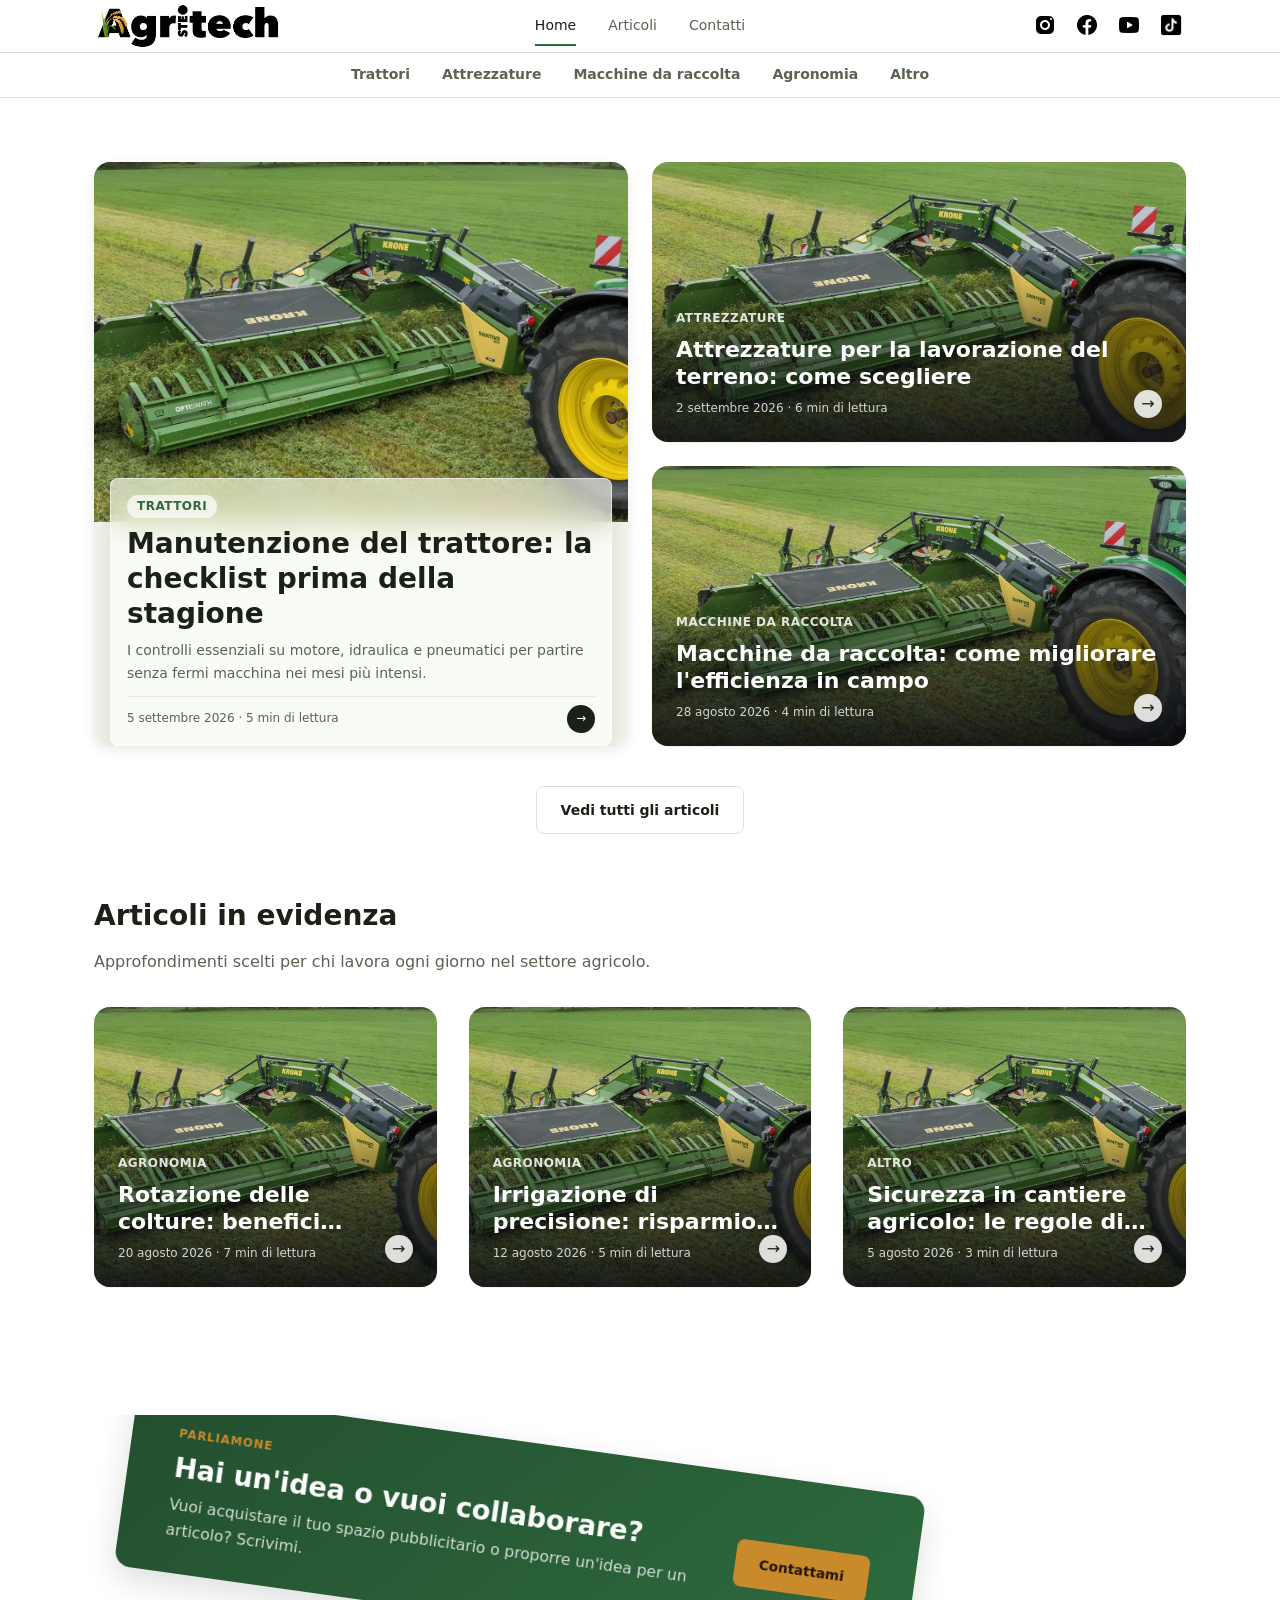
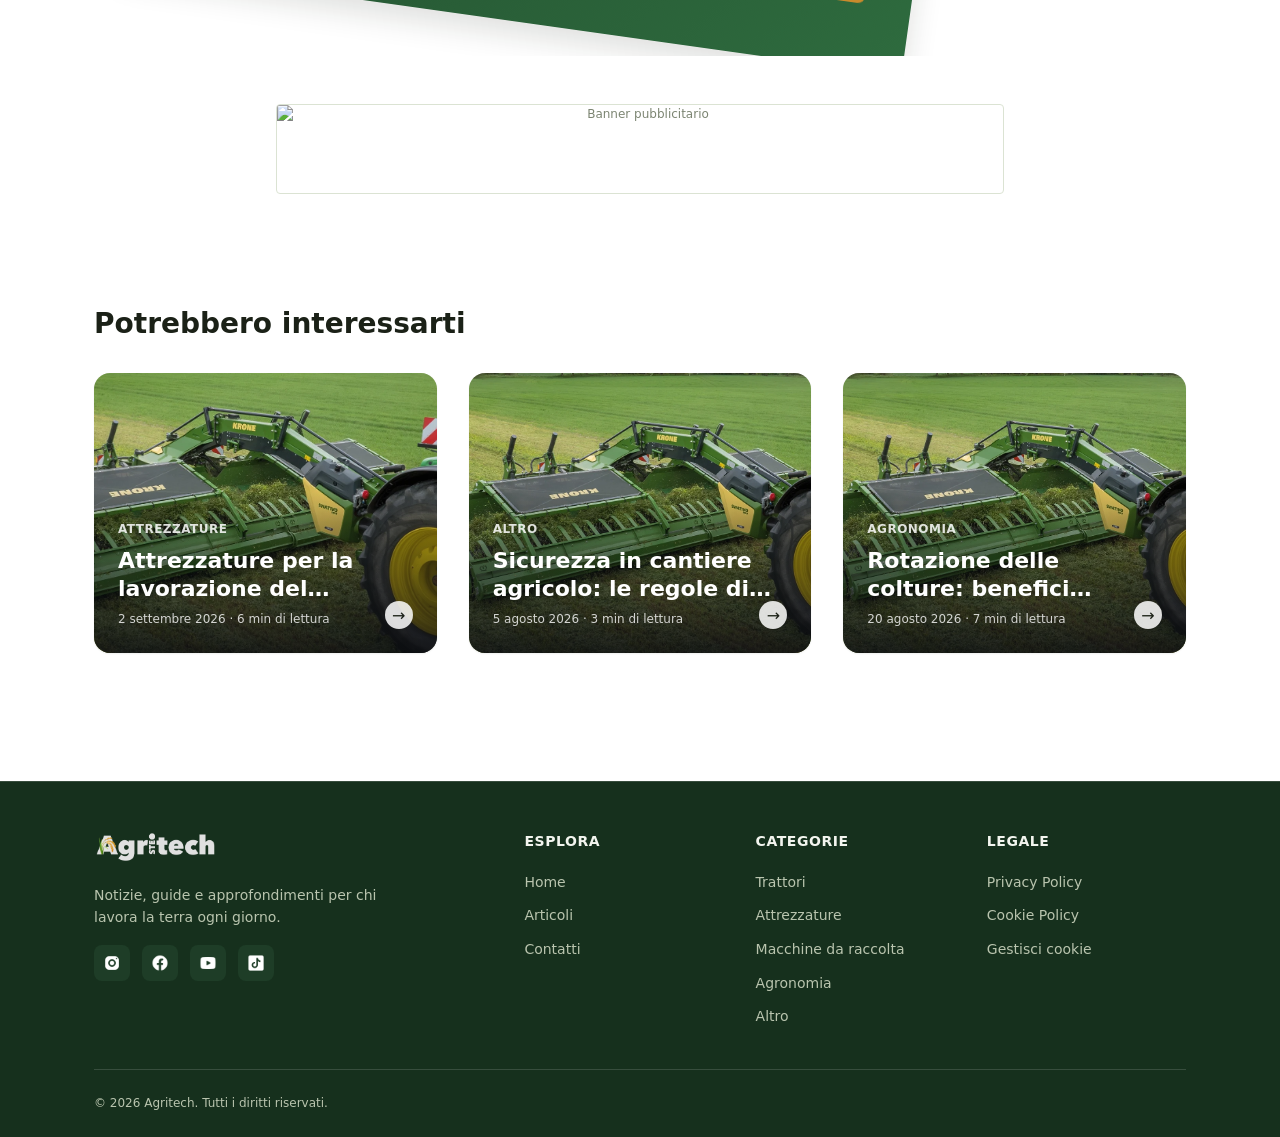
==== commit c888fd3e: "Merge branch 'mobile'" ====
--- a/index.html
+++ b/index.html
@@ -59,6 +59,30 @@
                 <a href="index.html" class="navbar__link">Home</a>
                 <a href="articles.html" class="navbar__link">Articoli</a>
                 <a href="contact.html" class="navbar__link">Contatti</a>
+
+                <div class="navbar__menu-section navbar__menu-categories">
+                    <span class="navbar__menu-label">Categorie</span>
+                    <a href="articles.html?category=Trattori" class="navbar__link navbar__menu-category">Trattori</a>
+                    <a href="articles.html?category=Attrezzature" class="navbar__link navbar__menu-category">Attrezzature</a>
+                    <a href="articles.html?category=Macchine%20da%20raccolta" class="navbar__link navbar__menu-category">Macchine da raccolta</a>
+                    <a href="articles.html?category=Agronomia" class="navbar__link navbar__menu-category">Agronomia</a>
+                    <a href="articles.html?category=Altro" class="navbar__link navbar__menu-category">Altro</a>
+                </div>
+
+                <div class="navbar__menu-section navbar__menu-social">
+                    <a href="https://www.instagram.com/ste.agritech/" class="navbar__menu-social-link" target="_blank" rel="noopener" aria-label="Instagram">
+                        <img class="navbar__social-logo" src="assets/loghi_social/logo_instagram.png" alt="">
+                    </a>
+                    <a href="https://www.facebook.com/people/steagritech/61561657596577/" class="navbar__menu-social-link" target="_blank" rel="noopener" aria-label="Facebook">
+                        <img class="navbar__social-logo" src="assets/loghi_social/logo_facebook.png" alt="">
+                    </a>
+                    <a href="https://www.youtube.com/@steagritech" class="navbar__menu-social-link" target="_blank" rel="noopener" aria-label="YouTube">
+                        <img class="navbar__social-logo" src="assets/loghi_social/logo_youtube.png" alt="">
+                    </a>
+                    <a href="https://www.tiktok.com/@ste_agritech?_t=ZN-8yzaH3EUsYo&_r=1" class="navbar__menu-social-link" target="_blank" rel="noopener" aria-label="TikTok">
+                        <img class="navbar__social-logo" src="assets/loghi_social/logo_tiktok.png" alt="">
+                    </a>
+                </div>
             </nav>
 
             <nav class="navbar__social" aria-label="Social">
@@ -76,23 +100,9 @@
                 </a>
             </nav>
 
-            <!-- <div class="navbar__actions">
-          <button
-            class="theme-toggle"
-            data-theme-toggle
-            aria-label="Cambia tema"
-          >
-            🌙
-          </button>
-          <button
-            class="hamburger"
-            data-hamburger
-            aria-label="Apri il menu"
-            aria-expanded="false"
-          >
-            <span></span><span></span><span></span>
-          </button>
-        </div> -->
+            <button class="hamburger" data-hamburger aria-label="Apri il menu" aria-expanded="false">
+                <span></span><span></span><span></span>
+            </button>
         </div>
 
         <nav class="categorie" aria-label="Categorie degli articoli">
--- a/css/style.css
+++ b/css/style.css
@@ -27,15 +27,19 @@
 }
 
 body {
-    margin: 0;
-    font-family: var(--font-base);
-    font-size: var(--fs-base);
-    line-height: 1.6;
-    color: var(--color-text);
-    background-color: var(--color-bg);
-    transition:
-        background-color var(--transition-base),
-        color var(--transition-base);
+  margin: 0;
+  /* Evita lo scroll orizzontale indesiderato causato da elementi che si
+     animano con translateX oltre il bordo dello schermo (es. la card
+     contatti che entra da destra su mobile). */
+  overflow-x: hidden;
+  font-family: var(--font-base);
+  font-size: var(--fs-base);
+  line-height: 1.6;
+  color: var(--color-text);
+  background-color: var(--color-bg);
+  transition:
+    background-color var(--transition-base),
+    color var(--transition-base);
 }
 
 img {
@@ -55,29 +59,29 @@
 h2,
 h3,
 h4 {
-    font-family: var(--font-heading);
-    line-height: 1.25;
-    margin: 0 0 var(--space-4);
+  font-family: var(--font-heading);
+  line-height: 1.25;
+  margin: 0 0 var(--space-4);
 }
 
 h1 {
-    font-size: var(--fs-2xl);
+  font-size: var(--fs-2xl);
 }
 h2 {
-    font-size: var(--fs-xl);
+  font-size: var(--fs-xl);
 }
 h3 {
-    font-size: var(--fs-lg);
+  font-size: var(--fs-lg);
 }
 
 p {
-    margin: 0 0 var(--space-4);
+  margin: 0 0 var(--space-4);
 }
 
 ul {
-    margin: 0;
-    padding: 0;
-    list-style: none;
+  margin: 0;
+  padding: 0;
+  list-style: none;
 }
 
 /* ---------- 2. Layout / utility ---------- */
@@ -106,10 +110,10 @@
 }
 
 .text-center {
-    text-align: center;
+  text-align: center;
 }
 .text-muted {
-    color: var(--color-text-muted);
+  color: var(--color-text-muted);
 }
 
 /* ---------- 3. Navbar ---------- */
@@ -180,11 +184,11 @@
     white-space: nowrap;
 }
 .navbar__logo:hover {
-    color: var(--color-text);
+  color: var(--color-text);
 }
 .navbar__logo img {
-    height: 52px;
-    width: auto;
+  height: 52px;
+  width: auto;
 }
 
 .navbar__menu {
@@ -194,6 +198,13 @@
     justify-self: center;
 }
 
+/* Categorie e social duplicati per il pannello hamburger mobile: invisibili
+   in questa posizione su desktop, dove categorie e social hanno già la loro
+   riga/colonna dedicata (vedi .categorie e .navbar__social). */
+.navbar__menu-section {
+  display: none;
+}
+
 .navbar__social {
     display: flex;
     align-items: center;
@@ -202,14 +213,14 @@
 }
 
 .navbar__link {
-    color: var(--color-text-muted);
-    font-weight: 500;
-    font-size: var(--fs-sm);
-    padding-block: var(--space-2);
-    border-bottom: 2px solid transparent;
-    transition:
-        color var(--transition-fast),
-        border-color var(--transition-fast);
+  color: var(--color-text-muted);
+  font-weight: 500;
+  font-size: var(--fs-sm);
+  padding-block: var(--space-2);
+  border-bottom: 2px solid transparent;
+  transition:
+    color var(--transition-fast),
+    border-color var(--transition-fast);
 }
 .navbar__link:hover,
 .navbar__link.is-active {
@@ -248,7 +259,7 @@
     scrollbar-width: none;
 }
 .categorie__inner::-webkit-scrollbar {
-    display: none;
+  display: none;
 }
 
 .categorie--left .categorie__inner {
@@ -264,15 +275,15 @@
 }
 
 .categorie__link {
-    flex: 0 0 auto;
-    color: var(--color-text-muted);
-    font-size: var(--fs-sm);
-    font-weight: 600;
-    padding-block: var(--space-2);
-    border-bottom: 2px solid transparent;
-    transition:
-        color var(--transition-fast),
-        border-color var(--transition-fast);
+  flex: 0 0 auto;
+  color: var(--color-text-muted);
+  font-size: var(--fs-sm);
+  font-weight: 600;
+  padding-block: var(--space-2);
+  border-bottom: 2px solid transparent;
+  transition:
+    color var(--transition-fast),
+    border-color var(--transition-fast);
 }
 .categorie__link:hover,
 .categorie__link:focus-visible {
@@ -301,21 +312,21 @@
      della grid li spargerebbe su righe diverse, perché l'ordine delle
      colonne (menu, logo, azioni) non coincide con l'ordine nel DOM
      (logo, menu, azioni). */
-    .navbar--logo-center .navbar__menu {
-        grid-row: 1;
-        grid-column: 1;
-        justify-self: start;
-    }
-    .navbar--logo-center .navbar__logo {
-        grid-row: 1;
-        grid-column: 2;
-        justify-self: center;
-    }
-    .navbar--logo-center .navbar__actions {
-        grid-row: 1;
-        grid-column: 3;
-        justify-self: end;
-    }
+  .navbar--logo-center .navbar__menu {
+    grid-row: 1;
+    grid-column: 1;
+    justify-self: start;
+  }
+  .navbar--logo-center .navbar__logo {
+    grid-row: 1;
+    grid-column: 2;
+    justify-self: center;
+  }
+  .navbar--logo-center .navbar__actions {
+    grid-row: 1;
+    grid-column: 3;
+    justify-self: end;
+  }
 
     .navbar--logo-right .navbar__inner {
         flex-direction: row-reverse;
@@ -352,37 +363,48 @@
     line-height: 1;
 }
 .theme-toggle:hover {
-    border-color: var(--color-primary);
+  border-color: var(--color-primary);
 }
 
 /* Hamburger */
 .hamburger {
-    display: none;
-    flex-direction: column;
-    justify-content: center;
-    gap: 5px;
-    width: 36px;
-    height: 36px;
-    border: none;
-    background: transparent;
-    cursor: pointer;
-    padding: 0;
+  display: none;
+  flex-direction: column;
+  justify-content: center;
+  gap: 5px;
+  width: 36px;
+  height: 36px;
+  border: none;
+  background: transparent;
+  cursor: pointer;
+  padding: 0;
+  box-shadow: none;
+  -webkit-tap-highlight-color: transparent;
+}
+.hamburger:focus {
+  outline: none;
+  box-shadow: none;
+}
+.hamburger:focus-visible {
+  outline: 2px solid var(--color-primary);
+  outline-offset: 4px;
 }
 .hamburger span {
-    display: block;
-    height: 2px;
-    width: 100%;
-    background-color: var(--color-text);
-    border-radius: 2px;
-    transition:
-        transform var(--transition-fast),
-        opacity var(--transition-fast);
+  display: block;
+  height: 2px;
+  width: 100%;
+  background-color: var(--color-text);
+  border-radius: 2px;
+  transition:
+    transform var(--transition-fast),
+    opacity var(--transition-fast);
 }
 .hamburger[aria-expanded="true"] span:nth-child(1) {
     transform: translateY(7px) rotate(45deg);
 }
 .hamburger[aria-expanded="true"] span:nth-child(2) {
-    opacity: 0;
+  opacity: 0;
+  transform: scaleX(0);
 }
 .hamburger[aria-expanded="true"] span:nth-child(3) {
     transform: translateY(-7px) rotate(-45deg);
@@ -390,20 +412,20 @@
 
 /* ---------- 4. Bottoni ---------- */
 .btn {
-    display: inline-flex;
-    align-items: center;
-    justify-content: center;
-    gap: var(--space-2);
-    padding: var(--space-3) var(--space-5);
-    border-radius: var(--radius-md);
-    font-size: var(--fs-sm);
-    font-weight: 600;
-    border: 1px solid transparent;
-    cursor: pointer;
-    transition:
-        background-color var(--transition-fast),
-        border-color var(--transition-fast),
-        color var(--transition-fast);
+  display: inline-flex;
+  align-items: center;
+  justify-content: center;
+  gap: var(--space-2);
+  padding: var(--space-3) var(--space-5);
+  border-radius: var(--radius-md);
+  font-size: var(--fs-sm);
+  font-weight: 600;
+  border: 1px solid transparent;
+  cursor: pointer;
+  transition:
+    background-color var(--transition-fast),
+    border-color var(--transition-fast),
+    color var(--transition-fast);
 }
 
 .btn--primary {
@@ -411,8 +433,8 @@
     color: var(--color-primary-contrast);
 }
 .btn--primary:hover {
-    background-color: var(--color-primary-hover);
-    color: var(--color-primary-contrast);
+  background-color: var(--color-primary-hover);
+  color: var(--color-primary-contrast);
 }
 
 .btn--outline {
@@ -421,16 +443,16 @@
     color: var(--color-text);
 }
 .btn--outline:hover {
-    border-color: var(--color-primary);
-    color: var(--color-primary);
+  border-color: var(--color-primary);
+  color: var(--color-primary);
 }
 
 .btn--block {
-    width: 100%;
+  width: 100%;
 }
 .btn:disabled {
-    opacity: 0.6;
-    cursor: not-allowed;
+  opacity: 0.6;
+  cursor: not-allowed;
 }
 
 /* ---------- 5. Hero / sezioni home ---------- */
@@ -477,36 +499,46 @@
 }
 
 .contact-cta {
-    margin-top: var(--space-8);
-    padding-block: var(--space-5) var(--space-6);
+  margin-top: var(--space-8);
+  padding-block: var(--space-5) var(--space-6);
+  /* La card al suo interno si anima con translate/transform (scroll su
+     desktop, comparsa da destra su mobile): tagliamo qui, alla sorgente,
+     quello che esce dai bordi, invece di affidarci solo a overflow-x
+     sul body (su alcuni browser mobili non basta finché non c'è un
+     reflow, es. aprendo/chiudendo il menu). */
+  overflow-x: hidden;
 }
 .contact-cta__inner {
-    max-width: 820px;
-    padding: var(--space-6) var(--space-7);
-    display: flex;
-    align-items: center;
-    justify-content: space-between;
-    gap: var(--space-6);
-    background: linear-gradient(
-        135deg,
-        var(--color-primary-hover),
-        var(--color-primary)
-    );
-    border: none;
-    border-radius: var(--radius-lg);
-    box-shadow: var(--shadow-lg);
-    transform: translateX(var(--contact-cta-x, 0px));
-    will-change: transform;
-    transition:
-        box-shadow var(--transition-base),
-        transform var(--transition-base);
+  max-width: 820px;
+  padding: var(--space-6) var(--space-7);
+  display: flex;
+  align-items: center;
+  justify-content: space-between;
+  gap: var(--space-6);
+  background: linear-gradient(
+    135deg,
+    var(--color-primary-hover),
+    var(--color-primary)
+  );
+  border: none;
+  border-radius: var(--radius-lg);
+  box-shadow: var(--shadow-lg);
+  transform: translate3d(var(--contact-cta-x, 0px), 0, 0)
+    rotate(var(--contact-cta-rotation, -1.2deg))
+    scale(var(--contact-cta-scale, 1));
+  will-change: transform;
+  transition:
+    box-shadow var(--transition-base),
+    transform var(--transition-base);
 }
 .contact-cta__inner:hover,
 .contact-cta__inner:focus-within {
-    box-shadow:
-        var(--shadow-lg),
-        0 0 0 6px color-mix(in srgb, var(--color-primary) 18%, transparent);
-    transform: translateX(var(--contact-cta-x, 0px));
+  box-shadow:
+    var(--shadow-lg),
+    0 0 0 6px color-mix(in srgb, var(--color-primary) 18%, transparent);
+  transform: translate3d(var(--contact-cta-x, 0px), -2px, 0)
+    rotate(var(--contact-cta-rotation, -1.2deg))
+    scale(var(--contact-cta-scale, 1));
 }
 .contact-cta__eyebrow {
     margin-bottom: var(--space-2);
@@ -553,15 +585,15 @@
 }
 
 .article-card {
-    background-color: var(--color-surface);
-    border: 1px solid var(--color-border);
-    border-radius: var(--radius-md);
-    overflow: hidden;
-    display: flex;
-    flex-direction: column;
-    transition:
-        transform var(--transition-fast),
-        box-shadow var(--transition-fast);
+  background-color: var(--color-surface);
+  border: 1px solid var(--color-border);
+  border-radius: var(--radius-md);
+  overflow: hidden;
+  display: flex;
+  flex-direction: column;
+  transition:
+    transform var(--transition-fast),
+    box-shadow var(--transition-fast);
 }
 .article-card:hover {
     transform: translateY(-3px);
@@ -667,7 +699,7 @@
 }
 
 .spacer {
-    margin: var(--space-8) 0;
+  margin: var(--space-8) 0;
 }
 
 /* ---------- 6b. Articoli in evidenza: mosaico ---------- */
@@ -708,16 +740,16 @@
 }
 
 .featured-card__overlay {
-    position: absolute;
-    inset: auto 0 0 0;
-    padding: var(--space-5);
-    background: linear-gradient(
-        to top,
-        rgba(10, 12, 16, 0.88),
-        rgba(10, 12, 16, 0.45) 60%,
-        transparent
-    );
-    color: #fff;
+  position: absolute;
+  inset: auto 0 0 0;
+  padding: var(--space-5);
+  background: linear-gradient(
+    to top,
+    rgba(10, 12, 16, 0.88),
+    rgba(10, 12, 16, 0.45) 60%,
+    transparent
+  );
+  color: #fff;
 }
 
 .featured-card__category {
@@ -751,17 +783,17 @@
    alla parte bassa della foto. Usa .glass-card--lg come slot "grande" di
    un mosaico (titolo più grande, sommario visibile). */
 .glass-card {
-    position: relative;
-    display: flex;
-    flex-direction: column;
-    height: 100%;
-    border-radius: var(--radius-lg);
-    overflow: hidden;
-    background-color: var(--color-bg-alt);
-    box-shadow: var(--shadow-md);
-    transition:
-        box-shadow var(--transition-fast),
-        transform var(--transition-fast);
+  position: relative;
+  display: flex;
+  flex-direction: column;
+  height: 100%;
+  border-radius: var(--radius-lg);
+  overflow: hidden;
+  background-color: var(--color-bg-alt);
+  box-shadow: var(--shadow-md);
+  transition:
+    box-shadow var(--transition-fast),
+    transform var(--transition-fast);
 }
 .glass-card:hover {
     box-shadow: var(--shadow-lg);
@@ -970,38 +1002,38 @@
      specifica) così qualunque stile di card (default, overlay, glass...)
      può occupare uno slot: lo stile della card è scelto via data-styles,
      la struttura del mosaico resta indipendente. */
-    .featured-grid--mosaic,
-    .featured-grid--mosaic-flip {
-        grid-template-columns: repeat(4, 1fr);
-        grid-template-rows: repeat(2, 1fr);
-        height: 560px;
-    }
-    .featured-grid--mosaic > :nth-child(1) {
-        grid-column: 1 / 3;
-        grid-row: 1 / 3;
-    }
-    .featured-grid--mosaic > :nth-child(2) {
-        grid-column: 3 / 5;
-        grid-row: 1;
-    }
-    .featured-grid--mosaic > :nth-child(3) {
-        grid-column: 3 / 5;
-        grid-row: 2;
-    }
-
-    /* Specchiato: grande a destra */
-    .featured-grid--mosaic-flip > :nth-child(1) {
-        grid-column: 3 / 5;
-        grid-row: 1 / 3;
-    }
-    .featured-grid--mosaic-flip > :nth-child(2) {
-        grid-column: 1 / 3;
-        grid-row: 1;
-    }
-    .featured-grid--mosaic-flip > :nth-child(3) {
-        grid-column: 1 / 3;
-        grid-row: 2;
-    }
+  .featured-grid--mosaic,
+  .featured-grid--mosaic-flip {
+    grid-template-columns: repeat(4, 1fr);
+    grid-template-rows: repeat(2, 1fr);
+    height: 560px;
+  }
+  .featured-grid--mosaic > :nth-child(1) {
+    grid-column: 1 / 3;
+    grid-row: 1 / 3;
+  }
+  .featured-grid--mosaic > :nth-child(2) {
+    grid-column: 3 / 5;
+    grid-row: 1;
+  }
+  .featured-grid--mosaic > :nth-child(3) {
+    grid-column: 3 / 5;
+    grid-row: 2;
+  }
+
+  /* Specchiato: grande a destra */
+  .featured-grid--mosaic-flip > :nth-child(1) {
+    grid-column: 3 / 5;
+    grid-row: 1 / 3;
+  }
+  .featured-grid--mosaic-flip > :nth-child(2) {
+    grid-column: 1 / 3;
+    grid-row: 1;
+  }
+  .featured-grid--mosaic-flip > :nth-child(3) {
+    grid-column: 1 / 3;
+    grid-row: 2;
+  }
 
     /* Le celle piccole del mosaico hanno un'altezza fissa e stretta: una
      card "standard" con immagine ad aspect-ratio fisso (16:9) rischierebbe
@@ -1033,39 +1065,39 @@
     /* Negli slot piccoli (non "lg") il sommario viene nascosto: c'è poco
      spazio verticale ed è meglio lasciarlo tutto all'immagine e al
      titolo piuttosto che rimpicciolire eccessivamente entrambi. */
-    .featured-grid--mosaic
-        .article-card:not(.article-card--lg)
-        .article-card__excerpt,
-    .featured-grid--mosaic-flip
-        .article-card:not(.article-card--lg)
-        .article-card__excerpt,
-    .featured-grid--mosaic-1-4
-        .article-card:not(.article-card--lg)
-        .article-card__excerpt,
-    .featured-grid--mosaic-1-4-flip
-        .article-card:not(.article-card--lg)
-        .article-card__excerpt {
-        display: none;
-    }
-    .featured-grid--mosaic
-        .article-card:not(.article-card--lg)
-        .article-card__body,
-    .featured-grid--mosaic-flip
-        .article-card:not(.article-card--lg)
-        .article-card__body {
-        padding: var(--space-4);
-    }
+  .featured-grid--mosaic
+    .article-card:not(.article-card--lg)
+    .article-card__excerpt,
+  .featured-grid--mosaic-flip
+    .article-card:not(.article-card--lg)
+    .article-card__excerpt,
+  .featured-grid--mosaic-1-4
+    .article-card:not(.article-card--lg)
+    .article-card__excerpt,
+  .featured-grid--mosaic-1-4-flip
+    .article-card:not(.article-card--lg)
+    .article-card__excerpt {
+    display: none;
+  }
+  .featured-grid--mosaic
+    .article-card:not(.article-card--lg)
+    .article-card__body,
+  .featured-grid--mosaic-flip
+    .article-card:not(.article-card--lg)
+    .article-card__body {
+    padding: var(--space-4);
+  }
 
     /* Rimane come "bonus" solo per lo stile overlay: se lo slot 1 è una
      .featured-card, il titolo viene ingrandito automaticamente. Per gli
      altri stili (glass, default) l'ingrandimento si ottiene con la
      dimensione "lg" (vedi data-sizes e i modificatori --lg qui sotto). */
-    .featured-grid--mosaic .featured-card:nth-child(1) .featured-card__title,
-    .featured-grid--mosaic-flip
-        .featured-card:nth-child(1)
-        .featured-card__title {
-        font-size: var(--fs-2xl);
-    }
+  .featured-grid--mosaic .featured-card:nth-child(1) .featured-card__title,
+  .featured-grid--mosaic-flip
+    .featured-card:nth-child(1)
+    .featured-card__title {
+    font-size: var(--fs-2xl);
+  }
 
     /* Tutti gli articoli della stessa larghezza, in fila (si adatta a
      qualunque numero) e della STESSA ALTEZZA (stretch, di default): se il
@@ -1092,54 +1124,54 @@
 
     /* 1 grande (metà larghezza, altezza piena) + 4 card compatte impilate
      nell'altra metà, come una lista "ultimi articoli". */
-    .featured-grid--mosaic-1-4,
-    .featured-grid--mosaic-1-4-flip {
-        grid-template-columns: repeat(4, 1fr);
-        grid-template-rows: repeat(4, 1fr);
-        height: 500px;
-    }
-    .featured-grid--mosaic-1-4 > :nth-child(1) {
-        grid-column: 1 / 3;
-        grid-row: 1 / 5;
-    }
-    .featured-grid--mosaic-1-4 > :nth-child(2) {
-        grid-column: 3 / 5;
-        grid-row: 1;
-    }
-    .featured-grid--mosaic-1-4 > :nth-child(3) {
-        grid-column: 3 / 5;
-        grid-row: 2;
-    }
-    .featured-grid--mosaic-1-4 > :nth-child(4) {
-        grid-column: 3 / 5;
-        grid-row: 3;
-    }
-    .featured-grid--mosaic-1-4 > :nth-child(5) {
-        grid-column: 3 / 5;
-        grid-row: 4;
-    }
-
-    /* Specchiato: grande a destra, lista a sinistra */
-    .featured-grid--mosaic-1-4-flip > :nth-child(1) {
-        grid-column: 3 / 5;
-        grid-row: 1 / 5;
-    }
-    .featured-grid--mosaic-1-4-flip > :nth-child(2) {
-        grid-column: 1 / 3;
-        grid-row: 1;
-    }
-    .featured-grid--mosaic-1-4-flip > :nth-child(3) {
-        grid-column: 1 / 3;
-        grid-row: 2;
-    }
-    .featured-grid--mosaic-1-4-flip > :nth-child(4) {
-        grid-column: 1 / 3;
-        grid-row: 3;
-    }
-    .featured-grid--mosaic-1-4-flip > :nth-child(5) {
-        grid-column: 1 / 3;
-        grid-row: 4;
-    }
+  .featured-grid--mosaic-1-4,
+  .featured-grid--mosaic-1-4-flip {
+    grid-template-columns: repeat(4, 1fr);
+    grid-template-rows: repeat(4, 1fr);
+    height: 500px;
+  }
+  .featured-grid--mosaic-1-4 > :nth-child(1) {
+    grid-column: 1 / 3;
+    grid-row: 1 / 5;
+  }
+  .featured-grid--mosaic-1-4 > :nth-child(2) {
+    grid-column: 3 / 5;
+    grid-row: 1;
+  }
+  .featured-grid--mosaic-1-4 > :nth-child(3) {
+    grid-column: 3 / 5;
+    grid-row: 2;
+  }
+  .featured-grid--mosaic-1-4 > :nth-child(4) {
+    grid-column: 3 / 5;
+    grid-row: 3;
+  }
+  .featured-grid--mosaic-1-4 > :nth-child(5) {
+    grid-column: 3 / 5;
+    grid-row: 4;
+  }
+
+  /* Specchiato: grande a destra, lista a sinistra */
+  .featured-grid--mosaic-1-4-flip > :nth-child(1) {
+    grid-column: 3 / 5;
+    grid-row: 1 / 5;
+  }
+  .featured-grid--mosaic-1-4-flip > :nth-child(2) {
+    grid-column: 1 / 3;
+    grid-row: 1;
+  }
+  .featured-grid--mosaic-1-4-flip > :nth-child(3) {
+    grid-column: 1 / 3;
+    grid-row: 2;
+  }
+  .featured-grid--mosaic-1-4-flip > :nth-child(4) {
+    grid-column: 1 / 3;
+    grid-row: 3;
+  }
+  .featured-grid--mosaic-1-4-flip > :nth-child(5) {
+    grid-column: 1 / 3;
+    grid-row: 4;
+  }
 
     .featured-grid--mosaic-1-4 .compact-card,
     .featured-grid--mosaic-1-4-flip .compact-card {
@@ -1174,14 +1206,14 @@
 
 /* Banner attivo: l'elemento .ad-banner è direttamente un <a> con dentro l'immagine */
 a.ad-banner {
-    display: block;
-    padding: 0;
-    border-style: solid;
-    border-color: var(--color-border);
-    background-color: transparent;
-    transition:
-        opacity var(--transition-fast),
-        box-shadow var(--transition-fast);
+  display: block;
+  padding: 0;
+  border-style: solid;
+  border-color: var(--color-border);
+  background-color: transparent;
+  transition:
+    opacity var(--transition-fast),
+    box-shadow var(--transition-fast);
 }
 a.ad-banner:hover {
     opacity: 0.9;
@@ -1196,29 +1228,29 @@
 
 /* Formati IAB standard, in px fissi da desktop, si adattano da mobile (vedi responsive) */
 .ad-banner--leaderboard {
-    width: 728px;
-    max-width: 100%;
-    height: 90px;
+  width: 728px;
+  max-width: 100%;
+  height: 90px;
 }
 .ad-banner--large-rect {
-    width: 336px;
-    max-width: 100%;
-    height: 280px;
+  width: 336px;
+  max-width: 100%;
+  height: 280px;
 }
 .ad-banner--rectangle {
-    width: 300px;
-    max-width: 100%;
-    height: 250px;
+  width: 300px;
+  max-width: 100%;
+  height: 250px;
 }
 .ad-banner--skyscraper {
-    width: 160px;
-    max-width: 100%;
-    height: 600px;
+  width: 160px;
+  max-width: 100%;
+  height: 600px;
 }
 .ad-banner--mobile {
-    width: 320px;
-    max-width: 100%;
-    height: 50px;
+  width: 320px;
+  max-width: 100%;
+  height: 50px;
 }
 
 /* Banner "a due formati": aggiungi questa classe in più, insieme al formato,
@@ -1227,7 +1259,7 @@
    in base alla larghezza dello schermo. Se invece usi un solo banner senza
    queste classi, si adatta comunque da solo su mobile (vedi sezione Responsive). */
 .ad-banner.ad-banner--mobile-only {
-    display: none;
+  display: none;
 }
 
 .ad-slot {
@@ -1272,14 +1304,14 @@
     font-size: var(--fs-md);
 }
 .article-content h2 {
-    margin-top: var(--space-7);
+  margin-top: var(--space-7);
 }
 .article-content h3 {
-    margin-top: var(--space-6);
+  margin-top: var(--space-6);
 }
 .article-content p {
-    margin-bottom: var(--space-5);
-    color: var(--color-text);
+  margin-bottom: var(--space-5);
+  color: var(--color-text);
 }
 .article-content img {
     border-radius: var(--radius-md);
@@ -1309,8 +1341,8 @@
     padding-left: var(--space-5);
 }
 .article-content li {
-    margin-bottom: var(--space-2);
-    list-style: disc;
+  margin-bottom: var(--space-2);
+  list-style: disc;
 }
 
 /* Pulsanti di condivisione */
@@ -1329,21 +1361,21 @@
     margin-right: var(--space-1);
 }
 .share-btn {
-    display: inline-flex;
-    align-items: center;
-    gap: var(--space-2);
-    padding: var(--space-2) var(--space-4);
-    border-radius: var(--radius-md);
-    border: 1px solid var(--color-border);
-    background-color: var(--color-surface);
-    color: var(--color-text);
-    font-size: var(--fs-sm);
-    font-weight: 600;
-    cursor: pointer;
-    font-family: inherit;
-    transition:
-        border-color var(--transition-fast),
-        color var(--transition-fast);
+  display: inline-flex;
+  align-items: center;
+  gap: var(--space-2);
+  padding: var(--space-2) var(--space-4);
+  border-radius: var(--radius-md);
+  border: 1px solid var(--color-border);
+  background-color: var(--color-surface);
+  color: var(--color-text);
+  font-size: var(--fs-sm);
+  font-weight: 600;
+  cursor: pointer;
+  font-family: inherit;
+  transition:
+    border-color var(--transition-fast),
+    color var(--transition-fast);
 }
 .share-btn:hover {
     border-color: var(--color-primary);
@@ -1439,18 +1471,18 @@
 }
 
 .form-feedback {
-    display: none;
-    padding: var(--space-4);
-    margin-bottom: var(--space-5);
-    border-radius: var(--radius-sm);
-    background-color: color-mix(
-        in srgb,
-        var(--color-success) 12%,
-        var(--color-surface)
-    );
-    border: 1px solid var(--color-success);
-    color: var(--color-success);
-    font-size: var(--fs-sm);
+  display: none;
+  padding: var(--space-4);
+  margin-bottom: var(--space-5);
+  border-radius: var(--radius-sm);
+  background-color: color-mix(
+    in srgb,
+    var(--color-success) 12%,
+    var(--color-surface)
+  );
+  border: 1px solid var(--color-success);
+  color: var(--color-success);
+  font-size: var(--fs-sm);
 }
 
 /* ---------- 10. Footer ---------- */
@@ -1487,16 +1519,16 @@
     margin-top: var(--space-4);
 }
 .footer__social a {
-    display: flex;
-    align-items: center;
-    justify-content: center;
-    width: 36px;
-    height: 36px;
-    border-radius: var(--radius-md);
-    background-color: var(--footer-bg-alt);
-    transition:
-        background-color var(--transition-fast),
-        transform var(--transition-fast);
+  display: flex;
+  align-items: center;
+  justify-content: center;
+  width: 36px;
+  height: 36px;
+  border-radius: var(--radius-md);
+  background-color: var(--footer-bg-alt);
+  transition:
+    background-color var(--transition-fast),
+    transform var(--transition-fast);
 }
 .footer__social a:hover {
     background-color: var(--color-accent);
@@ -1517,14 +1549,14 @@
     color: var(--footer-text);
 }
 .footer__links li {
-    margin-bottom: var(--space-2);
+  margin-bottom: var(--space-2);
 }
 .footer__links a {
-    color: var(--footer-text-muted);
-    font-size: var(--fs-sm);
+  color: var(--footer-text-muted);
+  font-size: var(--fs-sm);
 }
 .footer__links a:hover {
-    color: var(--color-accent);
+  color: var(--color-accent);
 }
 .footer__bottom {
     display: flex;
@@ -1540,27 +1572,27 @@
 
 /* ---------- 11. Pulsante "torna su" e pagina 404 ---------- */
 .back-to-top {
-    position: fixed;
-    right: var(--space-5);
-    bottom: var(--space-5);
-    z-index: 90;
-    width: 44px;
-    height: 44px;
-    border-radius: 50%;
-    border: 1px solid var(--color-border);
-    background-color: var(--color-surface);
-    color: var(--color-text);
-    box-shadow: var(--shadow-md);
-    font-size: var(--fs-md);
-    line-height: 1;
-    cursor: pointer;
-    opacity: 0;
-    pointer-events: none;
-    transform: translateY(8px);
-    transition:
-        opacity var(--transition-fast),
-        transform var(--transition-fast),
-        border-color var(--transition-fast);
+  position: fixed;
+  right: var(--space-5);
+  bottom: var(--space-5);
+  z-index: 90;
+  width: 44px;
+  height: 44px;
+  border-radius: 50%;
+  border: 1px solid var(--color-border);
+  background-color: var(--color-surface);
+  color: var(--color-text);
+  box-shadow: var(--shadow-md);
+  font-size: var(--fs-md);
+  line-height: 1;
+  cursor: pointer;
+  opacity: 0;
+  pointer-events: none;
+  transform: translateY(8px);
+  transition:
+    opacity var(--transition-fast),
+    transform var(--transition-fast),
+    border-color var(--transition-fast);
 }
 .back-to-top.is-visible {
     opacity: 1;
@@ -1637,84 +1669,292 @@
 
 /* ---------- 12. Responsive ---------- */
 @media (max-width: 999px) {
-    .articles-grid {
-        grid-template-columns: repeat(2, 1fr);
+  .articles-grid {
+    grid-template-columns: repeat(2, 1fr);
+  }
+  .related-articles .articles-grid {
+    grid-template-columns: repeat(2, 1fr);
+  }
+  .about-grid {
+    grid-template-columns: 1fr;
+  }
+  .contact-layout {
+    grid-template-columns: 1fr;
+  }
+  .footer__grid {
+    grid-template-columns: 1fr 1fr;
+  }
+}
+
+@media (max-width: 699px) {
+  :root {
+    --navbar-height: 56px;
+  }
+
+  .navbar__inner {
+    grid-template-columns: auto auto;
+    justify-content: space-between;
+    height: var(--navbar-height);
+  }
+  .navbar__logo img {
+    height: 40px;
+  }
+
+  /* Su mobile la barra social e la barra categorie non compaiono più come
+     righe fisse: gli stessi link vengono replicati dentro il pannello
+     .navbar__menu (vedi navbar__menu-section) e si aprono col hamburger. */
+  .navbar__social {
+    display: none;
+  }
+  .categorie {
+    display: none;
+  }
+
+  .hamburger {
+    display: flex;
+  }
+
+  .navbar__menu {
+    position: fixed;
+    width: 80%;
+    top: calc(var(--navbar-height) + 10px);
+    right: 0;
+    bottom: 10px;
+    background-color: var(--color-primary);
+    box-shadow: -16px 0 32px rgba(20, 26, 16, 0.16);
+    flex-direction: column;
+    align-items: center;
+    gap: 0;
+    padding: var(--space-8) var(--space-5) var(--space-6);
+    text-align: center;
+    transform: translateX(100%);
+    opacity: 0;
+    transition:
+      transform var(--transition-base),
+      opacity var(--transition-base);
+    overflow-y: auto;
+    border-radius: 20px 0px 0px 20px;
+  }
+  .navbar__menu.is-open {
+    transform: translateX(0);
+    opacity: 1;
+  }
+
+  /* Ingresso: ogni blocco del pannello compare con un piccolo scatto in
+     sequenza (fade + salita), invece di un semplice slide piatto. */
+  .navbar__menu > .navbar__link,
+  .navbar__menu > .navbar__menu-section {
+    opacity: 0;
+    transform: translateY(10px);
+  }
+  .navbar__menu.is-open > .navbar__link,
+  .navbar__menu.is-open > .navbar__menu-section {
+    animation: navbar-menu-item-in 420ms ease forwards;
+  }
+  .navbar__menu > .navbar__link:nth-child(1) {
+    animation-delay: 60ms;
+  }
+  .navbar__menu > .navbar__link:nth-child(2) {
+    animation-delay: 110ms;
+  }
+  .navbar__menu > .navbar__link:nth-child(3) {
+    animation-delay: 160ms;
+  }
+  .navbar__menu > .navbar__menu-categories {
+    animation-delay: 220ms;
+  }
+  .navbar__menu > .navbar__menu-social {
+    animation-delay: 300ms;
+  }
+
+  @keyframes navbar-menu-item-in {
+    to {
+      opacity: 1;
+      transform: translateY(0);
     }
-    .related-articles .articles-grid {
-        grid-template-columns: repeat(2, 1fr);
-    }
-    .about-grid {
-        grid-template-columns: 1fr;
-    }
-    .contact-layout {
-        grid-template-columns: 1fr;
-    }
-    .footer__grid {
-        grid-template-columns: 1fr 1fr;
-    }
-}
-
-@media (max-width: 699px) {
-    :root {
-        --navbar-height: 60px;
-    }
-
-    .categorie__inner {
-        justify-content: flex-start;
-        gap: var(--space-5);
-        min-height: 42px;
-    }
-
-    .hamburger {
-        display: flex;
-    }
-
-    .navbar__menu {
-        position: fixed;
-        top: var(--navbar-height);
-        left: 0;
-        right: 0;
-        bottom: 0;
-        background-color: var(--color-surface);
-        flex-direction: column;
-        align-items: stretch;
-        gap: 0;
-        padding: var(--space-4) var(--space-5);
-        transform: translateX(100%);
-        transition: transform var(--transition-base);
-        overflow-y: auto;
-    }
-    .navbar__menu.is-open {
-        transform: translateX(0);
-    }
-    .navbar__link {
-        padding-block: var(--space-4);
-        border-bottom: 1px solid var(--color-border);
-        width: 100%;
-    }
-
-    .hero h1 {
-        font-size: var(--fs-2xl);
-    }
-    .articles-grid {
-        grid-template-columns: 1fr;
-    }
-    .related-articles .articles-grid {
-        grid-template-columns: 1fr;
-    }
-    .contact-cta__inner {
-        align-items: flex-start;
-        flex-direction: column;
-        padding: var(--space-5);
-    }
-    .footer__grid {
-        grid-template-columns: 1fr;
-        gap: var(--space-5);
-    }
-    .footer__bottom {
-        flex-direction: column;
-        align-items: flex-start;
-    }
+  }
+
+  /* Niente più link a piena larghezza: ogni voce si dimensiona sul proprio
+     testo, così il bordo attivo/hover (border-bottom, definito in sezione 3)
+     resta aderente alla parola invece di allungarsi per tutta la riga. */
+  .navbar__link {
+    width: auto;
+    padding: var(--space-3) var(--space-1) var(--space-1);
+    margin-bottom: var(--space-3);
+  }
+
+  /* Il pannello ha uno sfondo verde pieno (--color-primary): i colori testo
+     pensati per lo sfondo chiaro (grigio-verde muto, bordo verde) sparivano.
+     Qui li riscriviamo in chiaro, con l'accento oro per lo stato attivo. */
+  .navbar__menu .navbar__link {
+    color: rgba(255, 255, 255, 0.82);
+  }
+  .navbar__menu .navbar__link:hover,
+  .navbar__menu .navbar__link.is-active {
+    color: #ffffff;
+    border-color: var(--color-accent);
+  }
+
+  /* Categorie e social replicati dentro il pannello hamburger (nascosti di
+     default in .navbar__menu, sezione 3, e mostrati solo qui su mobile).
+     Nessuna riga tra una voce e l'altra: solo un'unica divisione, un po'
+     staccata, per segnalare il passaggio da un gruppo di link all'altro. */
+  .navbar__menu-categories {
+    display: flex;
+    flex-direction: column;
+    align-items: center;
+    margin-top: var(--space-5);
+    padding-top: var(--space-6);
+    border-top: 1px solid rgba(255, 255, 255, 0.22);
+  }
+  .navbar__menu-label {
+    display: block;
+    font-size: var(--fs-xs);
+    font-weight: 700;
+    letter-spacing: 0.04em;
+    color: rgba(255, 255, 255, 0.55);
+    margin-bottom: var(--space-2);
+  }
+  .navbar__menu-category {
+    width: auto;
+    padding: var(--space-2) var(--space-1);
+    margin-bottom: var(--space-1);
+  }
+  .navbar__menu-social {
+    display: flex;
+    justify-content: center;
+    gap: var(--space-4);
+    /* margin-top: auto lo spinge in fondo al pannello, invece di seguire
+       subito le categorie nel flusso normale. */
+    margin-top: auto;
+    padding-top: var(--space-6);
+    padding-bottom: var(--space-3);
+  }
+  .navbar__menu-social-link {
+    width: 40px;
+    height: 40px;
+    border-radius: 50%;
+    display: flex;
+    align-items: center;
+    justify-content: center;
+    background-color: var(--color-bg-alt);
+  }
+  .navbar__menu-social-link .navbar__social-logo {
+    width: 20px;
+    height: 20px;
+  }
+
+  .hero {
+    padding-block: var(--space-6);
+  }
+  .hero h1 {
+    font-size: var(--fs-2xl);
+  }
+  .hero p.lead {
+    font-size: var(--fs-base);
+  }
+  .hero__actions {
+    flex-direction: column;
+  }
+  .hero__actions .btn {
+    width: 100%;
+  }
+
+  .section {
+    padding-block: var(--space-6);
+  }
+  .section-header {
+    margin-bottom: var(--space-5);
+  }
+
+  .search-bar {
+    width: 100%;
+  }
+
+  .featured-card {
+    min-height: 220px;
+  }
+  .glass-card__media {
+    min-height: 180px;
+  }
+
+  /* Nell'elenco completo ogni card occupa tutta la riga, così il titolo
+     mantiene una larghezza sufficiente per essere letto. Le griglie delle
+     sezioni secondarie diventano invece nastri scorrevoli. */
+  .articles-grid[data-articles-list] {
+    grid-template-columns: 1fr;
+    gap: var(--space-5);
+  }
+  .articles-grid:not([data-articles-list]) {
+    display: flex;
+    gap: var(--space-3);
+    overflow-x: auto;
+    padding-bottom: var(--space-2);
+    scroll-snap-type: x mandatory;
+    scrollbar-width: thin;
+  }
+  .articles-grid:not([data-articles-list]) > * {
+    flex: 0 0 86%;
+    scroll-snap-align: start;
+  }
+  .featured-grid {
+    grid-template-columns: 1fr;
+  }
+  .article-card__body {
+    padding: var(--space-3);
+  }
+  .article-card__title {
+    font-size: var(--fs-sm);
+    margin-bottom: var(--space-1);
+  }
+  .article-card__excerpt {
+    display: none;
+  }
+  .article-card__category {
+    font-size: 10px;
+    margin-bottom: var(--space-1);
+  }
+  .article-card__meta {
+    margin-top: var(--space-2);
+    padding-top: var(--space-2);
+    font-size: 11px;
+  }
+  .article-card__arrow {
+    width: 22px;
+    height: 22px;
+  }
+
+  .contact-cta__inner {
+    align-items: flex-start;
+    flex-direction: column;
+    /* La classe .container aggiunge già padding interno, ma qui il "bordo
+       colorato" della card coincideva coi bordi schermo: un margine
+       laterale la stacca un po' dai lati, così non sembra troppo grande. */
+    margin-inline: var(--space-4);
+    width: auto;
+    padding: var(--space-5);
+    /* Niente rotazione/scala legate allo scroll su mobile: solo una comparsa
+       da destra verso sinistra quando la card entra nello schermo (vedi
+       initContactCardMotion in main.js). */
+    transform: translateX(48px);
+    opacity: 0;
+    transition:
+      transform 550ms ease,
+      opacity 550ms ease,
+      box-shadow var(--transition-base);
+  }
+  .contact-cta__inner.is-revealed {
+    transform: translateX(0);
+    opacity: 1;
+  }
+  .footer__grid {
+    grid-template-columns: 1fr;
+    gap: var(--space-5);
+  }
+  .footer__bottom {
+    flex-direction: column;
+    align-items: flex-start;
+  }
 
     .ad-banner--leaderboard,
     .ad-banner--large-rect,
@@ -1724,123 +1964,133 @@
         height: 100px;
     }
 
-    /* Coppia desktop/mobile: sotto i 700px si scambiano */
-    .ad-banner.ad-banner--desktop-only {
-        display: none;
-    }
-    .ad-banner.ad-banner--mobile-only {
-        display: flex;
-    }
+  /* Coppia desktop/mobile: sotto i 700px si scambiano */
+  .ad-banner.ad-banner--desktop-only {
+    display: none;
+  }
+  .ad-banner.ad-banner--mobile-only {
+    display: flex;
+  }
+}
+
+@media (max-width: 380px) {
+  .articles-grid[data-articles-list] {
+    grid-template-columns: 1fr;
+  }
+  .article-card__excerpt {
+    display: -webkit-box;
+  }
 }
 
 /* ---------- 12. Pagina Contatti ---------- */
 .contact-hero {
-    padding-block: var(--space-8);
-    text-align: center;
+  padding-block: var(--space-8);
+  text-align: center;
 }
 .contact-hero p.lead {
-    max-width: 560px;
-    margin-inline: auto;
-    color: var(--color-text-muted);
-    font-size: var(--fs-md);
+  max-width: 560px;
+  margin-inline: auto;
+  color: var(--color-text-muted);
+  font-size: var(--fs-md);
 }
 
 .contact-links {
-    display: grid;
-    grid-template-columns: repeat(auto-fit, minmax(220px, 1fr));
-    gap: var(--space-5);
-    max-width: 960px;
-    margin: 0 auto;
+  display: grid;
+  grid-template-columns: repeat(auto-fit, minmax(220px, 1fr));
+  gap: var(--space-5);
+  max-width: 960px;
+  margin: 0 auto;
 }
 
 .contact-link {
-    display: flex;
-    align-items: center;
-    gap: var(--space-4);
-    padding: var(--space-5);
-    background: var(--color-surface);
-    border: 1px solid var(--color-border);
-    border-radius: 16px;
-    box-shadow: var(--shadow-sm);
-    text-decoration: none;
-    color: var(--color-text);
-    transition:
-        transform 0.2s ease,
-        box-shadow 0.2s ease,
-        border-color 0.2s ease;
+  display: flex;
+  align-items: center;
+  gap: var(--space-4);
+  padding: var(--space-5);
+  background: var(--color-surface);
+  border: 1px solid var(--color-border);
+  border-radius: 16px;
+  box-shadow: var(--shadow-sm);
+  text-decoration: none;
+  color: var(--color-text);
+  transition:
+    transform 0.2s ease,
+    box-shadow 0.2s ease,
+    border-color 0.2s ease;
 }
 .contact-link:hover {
-    box-shadow: var(--shadow-md);
-    border-color: var(--color-primary);
+  transform: translateY(-3px);
+  box-shadow: var(--shadow-md);
+  border-color: var(--color-primary);
 }
 
 .contact-link__icon {
-    flex: 0 0 auto;
-    width: 48px;
-    height: 48px;
-    display: flex;
-    align-items: center;
-    justify-content: center;
-    border-radius: 12px;
-    background: var(--color-bg-alt);
-    font-size: 1.5rem;
+  flex: 0 0 auto;
+  width: 48px;
+  height: 48px;
+  display: flex;
+  align-items: center;
+  justify-content: center;
+  border-radius: 12px;
+  background: var(--color-bg-alt);
+  font-size: 1.5rem;
 }
 .contact-link__icon img {
-    width: 26px;
-    height: 26px;
-    object-fit: contain;
+  width: 26px;
+  height: 26px;
+  object-fit: contain;
 }
 
 .contact-link__text {
-    display: flex;
-    flex-direction: column;
-    min-width: 0;
+  display: flex;
+  flex-direction: column;
+  min-width: 0;
 }
 .contact-link__name {
-    font-weight: 600;
-    font-size: var(--fs-md);
+  font-weight: 600;
+  font-size: var(--fs-md);
 }
 .contact-link__value {
-    color: var(--color-text-muted);
-    font-size: var(--fs-sm);
-    overflow: hidden;
-    text-overflow: ellipsis;
-    white-space: nowrap;
+  color: var(--color-text-muted);
+  font-size: var(--fs-sm);
+  overflow: hidden;
+  text-overflow: ellipsis;
+  white-space: nowrap;
 }
 
 .contact-follow {
-    text-align: center;
-    margin-top: var(--space-8);
+  text-align: center;
+  margin-top: var(--space-8);
 }
 .contact-follow p {
-    color: var(--color-text-muted);
-    font-weight: 600;
-    margin-bottom: var(--space-4);
+  color: var(--color-text-muted);
+  font-weight: 600;
+  margin-bottom: var(--space-4);
 }
 .contact-follow__icons {
-    display: flex;
-    justify-content: center;
-    gap: var(--space-4);
+  display: flex;
+  justify-content: center;
+  gap: var(--space-4);
 }
 .contact-follow__icons a {
-    display: flex;
-    align-items: center;
-    justify-content: center;
-    width: 48px;
-    height: 48px;
-    border-radius: 50%;
-    background: var(--color-bg-alt);
-    border: 1px solid var(--color-border);
-    transition:
-        transform 0.2s ease,
-        border-color 0.2s ease;
+  display: flex;
+  align-items: center;
+  justify-content: center;
+  width: 48px;
+  height: 48px;
+  border-radius: 50%;
+  background: var(--color-bg-alt);
+  border: 1px solid var(--color-border);
+  transition:
+    transform 0.2s ease,
+    border-color 0.2s ease;
 }
 .contact-follow__icons a:hover {
-    transform: translateY(-3px);
-    border-color: var(--color-primary);
+  transform: translateY(-3px);
+  border-color: var(--color-primary);
 }
 .contact-follow__icons img {
-    width: 22px;
-    height: 22px;
-    object-fit: contain;
-}
+  width: 22px;
+  height: 22px;
+  object-fit: contain;
+}
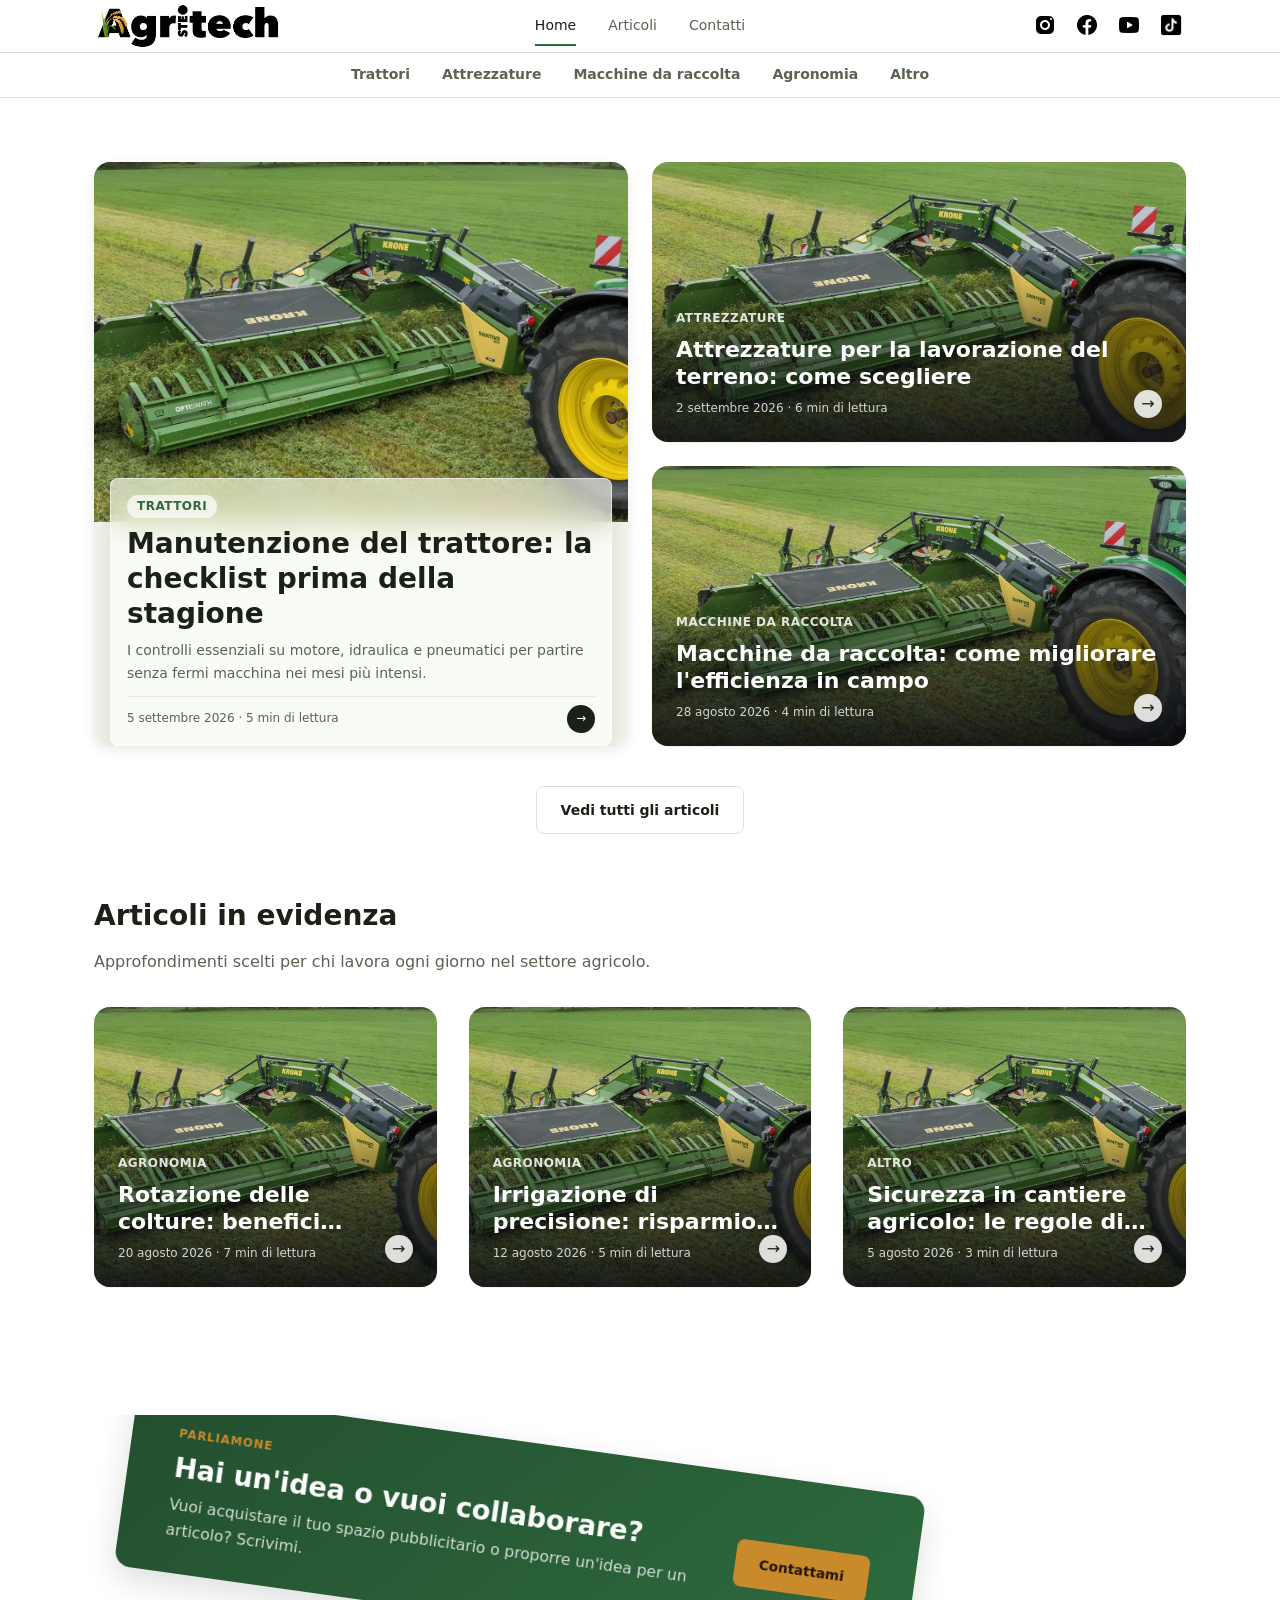
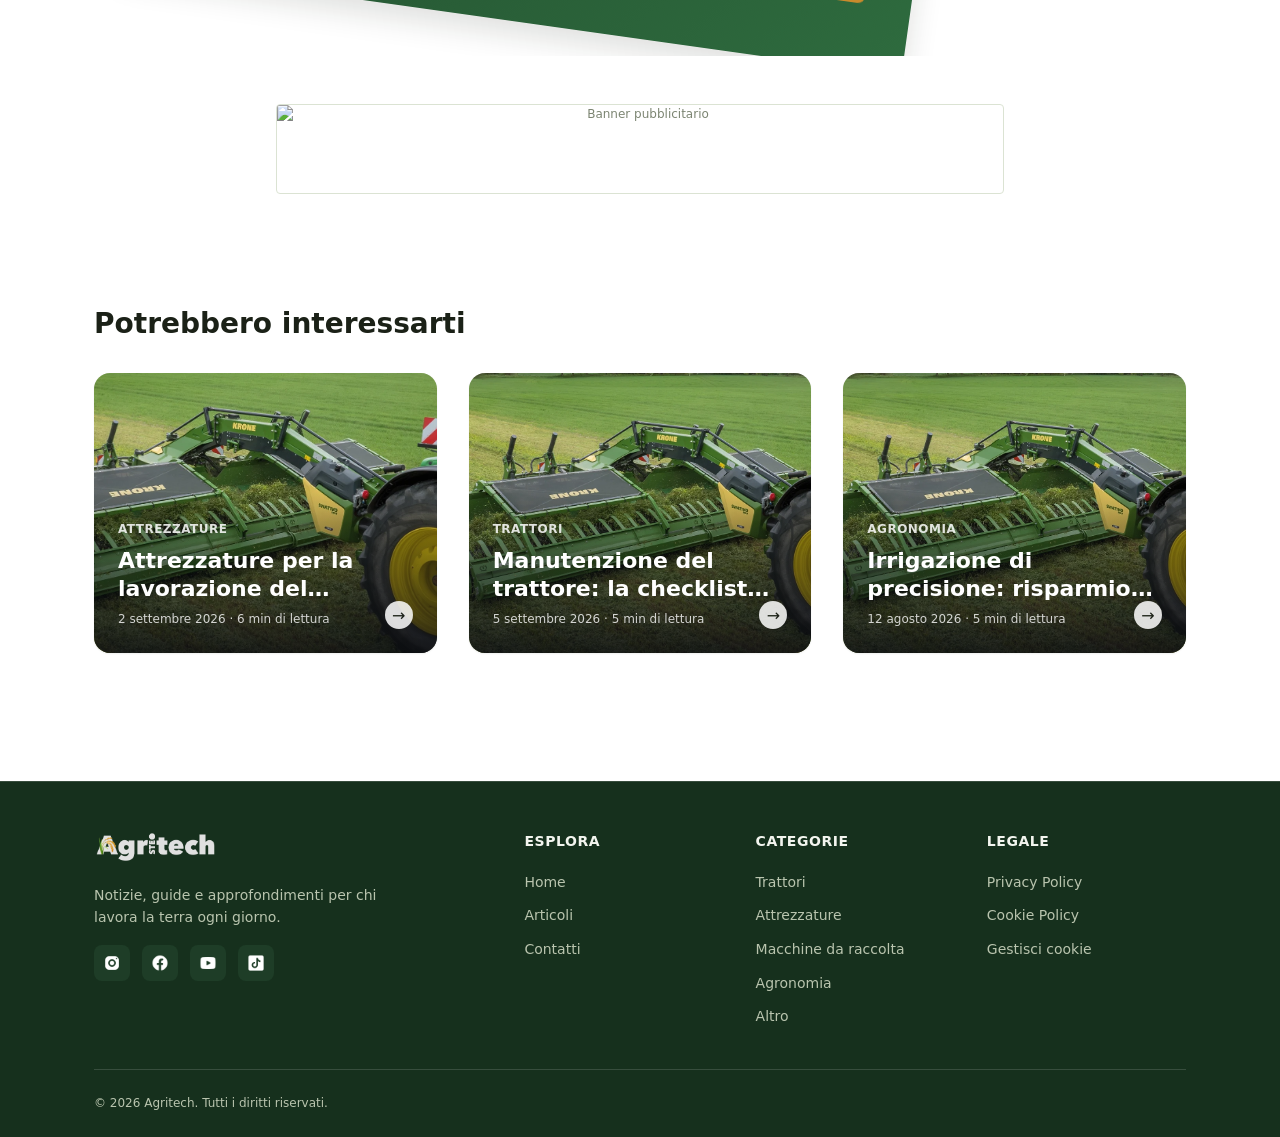
==== commit 73d29c4f: "sistemazioni grafiche" ====
--- a/index.html
+++ b/index.html
@@ -63,39 +63,49 @@
                 <div class="navbar__menu-section navbar__menu-categories">
                     <span class="navbar__menu-label">Categorie</span>
                     <a href="articles.html?category=Trattori" class="navbar__link navbar__menu-category">Trattori</a>
-                    <a href="articles.html?category=Attrezzature" class="navbar__link navbar__menu-category">Attrezzature</a>
-                    <a href="articles.html?category=Macchine%20da%20raccolta" class="navbar__link navbar__menu-category">Macchine da raccolta</a>
+                    <a href="articles.html?category=Attrezzature"
+                        class="navbar__link navbar__menu-category">Attrezzature</a>
+                    <a href="articles.html?category=Macchine%20da%20raccolta"
+                        class="navbar__link navbar__menu-category">Macchine da raccolta</a>
                     <a href="articles.html?category=Agronomia" class="navbar__link navbar__menu-category">Agronomia</a>
                     <a href="articles.html?category=Altro" class="navbar__link navbar__menu-category">Altro</a>
                 </div>
 
                 <div class="navbar__menu-section navbar__menu-social">
-                    <a href="https://www.instagram.com/ste.agritech/" class="navbar__menu-social-link" target="_blank" rel="noopener" aria-label="Instagram">
+                    <a href="https://www.instagram.com/ste.agritech/" class="navbar__menu-social-link" target="_blank"
+                        rel="noopener" aria-label="Instagram">
                         <img class="navbar__social-logo" src="assets/loghi_social/logo_instagram.png" alt="">
                     </a>
-                    <a href="https://www.facebook.com/people/steagritech/61561657596577/" class="navbar__menu-social-link" target="_blank" rel="noopener" aria-label="Facebook">
+                    <a href="https://www.facebook.com/people/steagritech/61561657596577/"
+                        class="navbar__menu-social-link" target="_blank" rel="noopener" aria-label="Facebook">
                         <img class="navbar__social-logo" src="assets/loghi_social/logo_facebook.png" alt="">
                     </a>
-                    <a href="https://www.youtube.com/@steagritech" class="navbar__menu-social-link" target="_blank" rel="noopener" aria-label="YouTube">
+                    <a href="https://www.youtube.com/@steagritech" class="navbar__menu-social-link" target="_blank"
+                        rel="noopener" aria-label="YouTube">
                         <img class="navbar__social-logo" src="assets/loghi_social/logo_youtube.png" alt="">
                     </a>
-                    <a href="https://www.tiktok.com/@ste_agritech?_t=ZN-8yzaH3EUsYo&_r=1" class="navbar__menu-social-link" target="_blank" rel="noopener" aria-label="TikTok">
+                    <a href="https://www.tiktok.com/@ste_agritech?_t=ZN-8yzaH3EUsYo&_r=1"
+                        class="navbar__menu-social-link" target="_blank" rel="noopener" aria-label="TikTok">
                         <img class="navbar__social-logo" src="assets/loghi_social/logo_tiktok.png" alt="">
                     </a>
                 </div>
             </nav>
 
             <nav class="navbar__social" aria-label="Social">
-                <a href="https://www.instagram.com/ste.agritech/" class="navbar__link navbar__social-link" target="_blank" rel="noopener">
+                <a href="https://www.instagram.com/ste.agritech/" class="navbar__link navbar__social-link"
+                    target="_blank" rel="noopener">
                     <img class="navbar__social-logo" src="assets/loghi_social/logo_instagram.png" alt="Instagram">
                 </a>
-                <a href="https://www.facebook.com/people/steagritech/61561657596577/" class="navbar__link navbar__social-link" target="_blank" rel="noopener">
+                <a href="https://www.facebook.com/people/steagritech/61561657596577/"
+                    class="navbar__link navbar__social-link" target="_blank" rel="noopener">
                     <img class="navbar__social-logo" src="assets/loghi_social/logo_facebook.png" alt="Facebook">
                 </a>
-                <a href="https://www.youtube.com/@steagritech" class="navbar__link navbar__social-link" target="_blank" rel="noopener">
+                <a href="https://www.youtube.com/@steagritech" class="navbar__link navbar__social-link" target="_blank"
+                    rel="noopener">
                     <img class="navbar__social-logo" src="assets/loghi_social/logo_youtube.png" alt="YouTube">
                 </a>
-                <a href="https://www.tiktok.com/@ste_agritech?_t=ZN-8yzaH3EUsYo&_r=1" class="navbar__link navbar__social-link" target="_blank" rel="noopener">
+                <a href="https://www.tiktok.com/@ste_agritech?_t=ZN-8yzaH3EUsYo&_r=1"
+                    class="navbar__link navbar__social-link" target="_blank" rel="noopener">
                     <img class="navbar__social-logo" src="assets/loghi_social/logo_tiktok.png" alt="TikTok">
                 </a>
             </nav>
@@ -109,7 +119,8 @@
             <div class="container categorie__inner">
                 <a href="articles.html?category=Trattori" class="categorie__link">Trattori</a>
                 <a href="articles.html?category=Attrezzature" class="categorie__link">Attrezzature</a>
-                <a href="articles.html?category=Macchine%20da%20raccolta" class="categorie__link">Macchine da raccolta</a>
+                <a href="articles.html?category=Macchine%20da%20raccolta" class="categorie__link">Macchine da
+                    raccolta</a>
                 <a href="articles.html?category=Agronomia" class="categorie__link">Agronomia</a>
                 <a href="articles.html?category=Altro" class="categorie__link">Altro</a>
             </div>
@@ -145,7 +156,8 @@
                     <p>Approfondimenti scelti per chi lavora ogni giorno nel settore agricolo.</p>
                 </div>
 
-                <div class="articles-grid" data-highlighted="3" data-highlighted-offset="3" data-styles="overlay,overlay,overlay">
+                <div class="articles-grid" data-highlighted="3" data-highlighted-offset="3"
+                    data-styles="overlay,overlay,overlay">
                     <p class="state-message">Caricamento articoli…</p>
                 </div>
             </div>
@@ -184,7 +196,7 @@
                 </div>
             </div>
         </section>
-        
+
 
     </main>
 
@@ -197,16 +209,20 @@
                     </a>
                     <p class="footer__tagline">Notizie, guide e approfondimenti per chi lavora la terra ogni giorno.</p>
                     <div class="footer__social">
-                        <a href="https://www.instagram.com/ste.agritech/" target="_blank" rel="noopener" aria-label="Instagram">
+                        <a href="https://www.instagram.com/ste.agritech/" target="_blank" rel="noopener"
+                            aria-label="Instagram">
                             <img src="assets/loghi_social/logo_instagram.png" alt="">
                         </a>
-                        <a href="https://www.facebook.com/people/steagritech/61561657596577/" target="_blank" rel="noopener" aria-label="Facebook">
+                        <a href="https://www.facebook.com/people/steagritech/61561657596577/" target="_blank"
+                            rel="noopener" aria-label="Facebook">
                             <img src="assets/loghi_social/logo_facebook.png" alt="">
                         </a>
-                        <a href="https://www.youtube.com/@steagritech" target="_blank" rel="noopener" aria-label="YouTube">
+                        <a href="https://www.youtube.com/@steagritech" target="_blank" rel="noopener"
+                            aria-label="YouTube">
                             <img src="assets/loghi_social/logo_youtube.png" alt="">
                         </a>
-                        <a href="https://www.tiktok.com/@ste_agritech?_t=ZN-8yzaH3EUsYo&_r=1" target="_blank" rel="noopener" aria-label="TikTok">
+                        <a href="https://www.tiktok.com/@ste_agritech?_t=ZN-8yzaH3EUsYo&_r=1" target="_blank"
+                            rel="noopener" aria-label="TikTok">
                             <img src="assets/loghi_social/logo_tiktok.png" alt="">
                         </a>
                     </div>
--- a/css/style.css
+++ b/css/style.css
@@ -1716,10 +1716,10 @@
 
   .navbar__menu {
     position: fixed;
-    width: 80%;
+    width: 85%;
     top: calc(var(--navbar-height) + 10px);
     right: 0;
-    bottom: 10px;
+    bottom: 5px;
     background-color: var(--color-primary);
     box-shadow: -16px 0 32px rgba(20, 26, 16, 0.16);
     flex-direction: column;
@@ -1732,7 +1732,7 @@
     transition:
       transform var(--transition-base),
       opacity var(--transition-base);
-    overflow-y: auto;
+    overflow-y: hidden;
     border-radius: 20px 0px 0px 20px;
   }
   .navbar__menu.is-open {
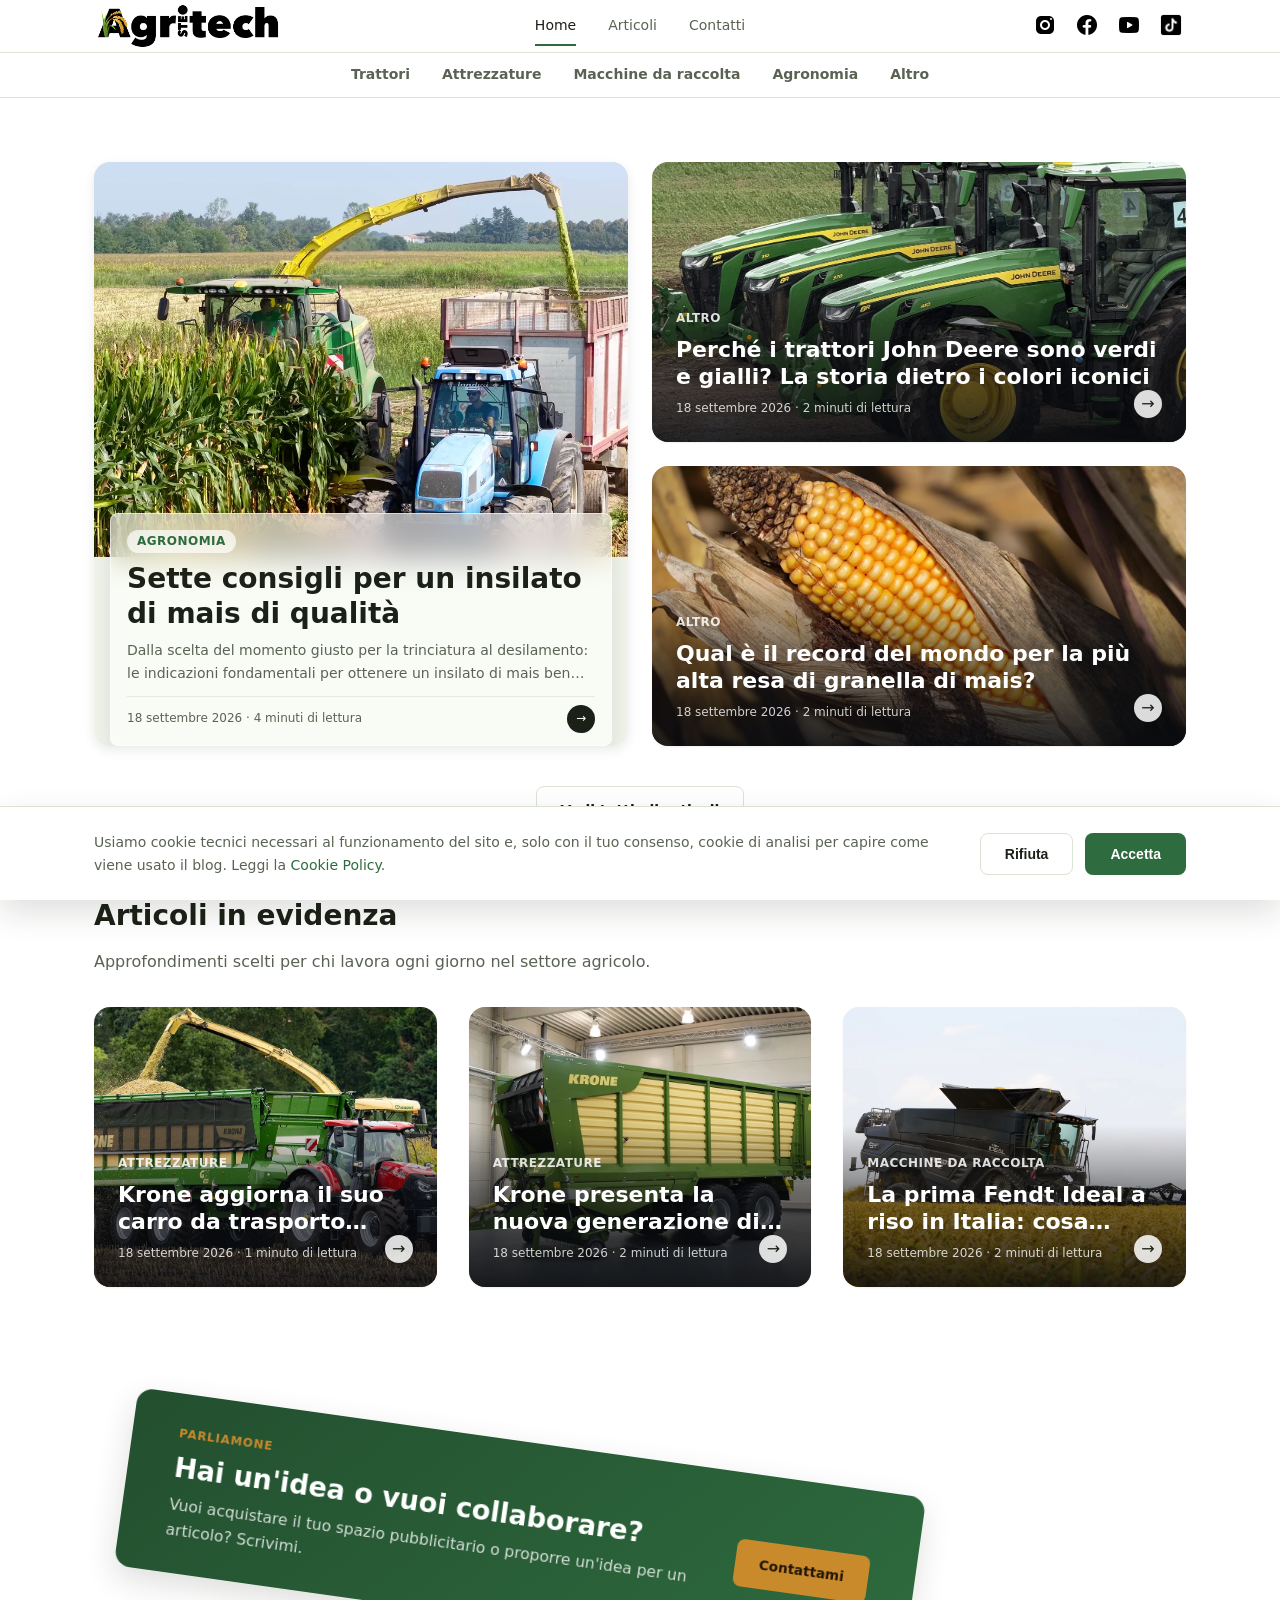
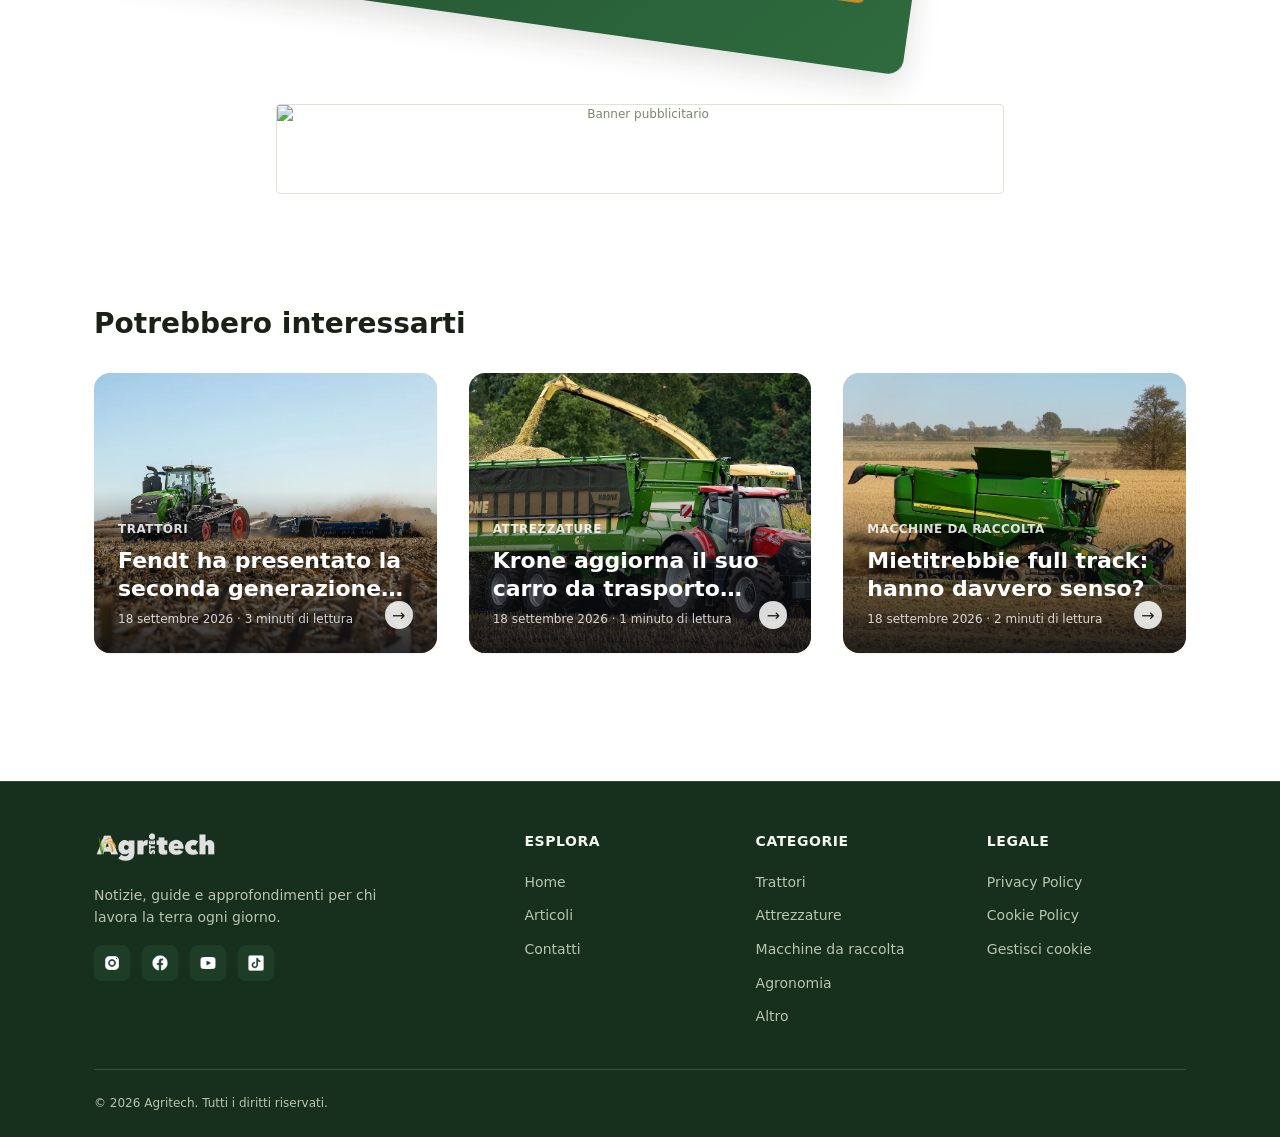
==== commit 73242ee7: "seo" ====
--- a/index.html
+++ b/index.html
@@ -4,23 +4,22 @@
 <head>
     <meta charset="UTF-8" />
     <meta name="viewport" content="width=device-width, initial-scale=1.0" />
-    <title>Il Mio Blog</title>
-    <meta name="description" content="Guide pratiche e articoli su sviluppo web, design e strumenti digitali." />
-
-    <!-- Sostituisci https://www.tuo-dominio.it con il tuo dominio reale prima di pubblicare -->
-    <link rel="canonical" href="https://www.tuo-dominio.it/index.html" />
+    <title>SteAgritech — Notizie e guide sul mondo agricolo</title>
+    <meta name="description" content="Notizie, guide e approfondimenti su trattori, attrezzature e macchine agricole per chi lavora la terra ogni giorno." />
+
+    <!-- Aggiorna https://www.steagritech.it con il tuo dominio definitivo prima di pubblicare -->
+    <link rel="canonical" href="https://www.steagritech.it/index.html" />
     <meta property="og:type" content="website" />
-    <meta property="og:site_name" content="Il Mio Blog" />
+    <meta property="og:site_name" content="SteAgritech" />
     <meta property="og:locale" content="it_IT" />
-    <meta property="og:title" content="Il Mio Blog — Home" />
-    <meta property="og:description" content="Guide pratiche e articoli su sviluppo web, design e strumenti digitali." />
-    <meta property="og:url" content="https://www.tuo-dominio.it/index.html" />
-    <meta property="og:image" content="https://placehold.co/1200x630/2e6b3e/ffffff?text=Il+Mio+Blog" />
+    <meta property="og:title" content="SteAgritech — Notizie e guide sul mondo agricolo" />
+    <meta property="og:description" content="Notizie, guide e approfondimenti su trattori, attrezzature e macchine agricole per chi lavora la terra ogni giorno." />
+    <meta property="og:url" content="https://www.steagritech.it/index.html" />
+    <meta property="og:image" content="https://www.steagritech.it/assets/logo.png" />
     <meta name="twitter:card" content="summary_large_image" />
-    <meta name="twitter:title" content="Il Mio Blog — Home" />
-    <meta name="twitter:description"
-        content="Guide pratiche e articoli su sviluppo web, design e strumenti digitali." />
-    <meta name="twitter:image" content="https://placehold.co/1200x630/2e6b3e/ffffff?text=Il+Mio+Blog" />
+    <meta name="twitter:title" content="SteAgritech — Notizie e guide sul mondo agricolo" />
+    <meta name="twitter:description" content="Notizie, guide e approfondimenti su trattori, attrezzature e macchine agricole per chi lavora la terra ogni giorno." />
+    <meta name="twitter:image" content="https://www.steagritech.it/assets/logo.png" />
     <link rel="icon" href="assets/ico/favicon.png" />
     <link rel="stylesheet" href="css/variables.css" />
     <link rel="stylesheet" href="css/style.css" />
--- a/css/variables.css
+++ b/css/variables.css
@@ -104,27 +104,3 @@
   --ad-text: #7a8470;
 }
 
-/* ---- Se l'utente non ha ancora scelto un tema, segui il sistema ---- */
-@media (prefers-color-scheme: dark) {
-  :root:not([data-theme="light"]):not([data-theme="dark"]) {
-    --color-bg: #10140d;
-    --color-bg-alt: #161c11;
-    --color-surface: #1a2115;
-    --color-text: #eef1e8;
-    --color-text-muted: #a2ab97;
-    --color-border: #2c3423;
-
-    --color-primary: #6cbf72;
-    --color-primary-hover: #8dd393;
-    --color-primary-contrast: #0c0f0a;
-    --color-accent: #e0a83f;
-
-    --shadow-sm: 0 1px 2px rgba(0, 0, 0, 0.35);
-    --shadow-md: 0 4px 12px rgba(0, 0, 0, 0.45);
-    --shadow-lg: 0 12px 32px rgba(0, 0, 0, 0.55);
-
-    --ad-bg: #161c11;
-    --ad-border: #333d29;
-    --ad-text: #7a8470;
-  }
-}
--- a/css/style.css
+++ b/css/style.css
@@ -31,7 +31,7 @@
   /* Evita lo scroll orizzontale indesiderato causato da elementi che si
      animano con translateX oltre il bordo dello schermo (es. la card
      contatti che entra da destra su mobile). */
-  overflow-x: hidden;
+  overflow-x: clip;
   font-family: var(--font-base);
   font-size: var(--fs-base);
   line-height: 1.6;
@@ -501,12 +501,9 @@
 .contact-cta {
   margin-top: var(--space-8);
   padding-block: var(--space-5) var(--space-6);
-  /* La card al suo interno si anima con translate/transform (scroll su
-     desktop, comparsa da destra su mobile): tagliamo qui, alla sorgente,
-     quello che esce dai bordi, invece di affidarci solo a overflow-x
-     sul body (su alcuni browser mobili non basta finché non c'è un
-     reflow, es. aprendo/chiudendo il menu). */
-  overflow-x: hidden;
+  /* Su desktop la card si inclina liberamente (rotate), nessun clip.
+     Su mobile il clip viene aggiunto nella media query qui sotto, dove
+     serve solo per bloccare la scrollbar durante l'ingresso da destra. */
 }
 .contact-cta__inner {
   max-width: 820px;
@@ -1691,6 +1688,14 @@
     --navbar-height: 56px;
   }
 
+  body:has(.navbar__menu.is-open)::before {
+    content: "";
+    position: fixed;
+    inset: 0;
+    z-index: 100;
+    background: transparent;
+  }
+
   .navbar__inner {
     grid-template-columns: auto auto;
     justify-content: space-between;
@@ -1719,21 +1724,25 @@
     width: 85%;
     top: calc(var(--navbar-height) + 10px);
     right: 0;
-    bottom: 5px;
+    bottom: 10px;
     background-color: var(--color-primary);
     box-shadow: -16px 0 32px rgba(20, 26, 16, 0.16);
     flex-direction: column;
     align-items: center;
     gap: 0;
-    padding: var(--space-8) var(--space-5) var(--space-6);
+    padding: var(--space-5) var(--space-5) var(--space-6);
     text-align: center;
     transform: translateX(100%);
     opacity: 0;
     transition:
       transform var(--transition-base),
       opacity var(--transition-base);
-    overflow-y: hidden;
+    overflow-y: auto;
+    overscroll-behavior: contain;
+    -webkit-overflow-scrolling: touch;
+    touch-action: pan-y;
     border-radius: 20px 0px 0px 20px;
+    z-index: 101;
   }
   .navbar__menu.is-open {
     transform: translateX(0);
@@ -1924,6 +1933,13 @@
     height: 22px;
   }
 
+  /* Clip applicato solo su mobile: qui la card entra con translateX(48px)
+     e senza questo taglio il body mostrerebbe una scrollbar orizzontale
+     durante l'animazione. Su desktop non serve perché la card non esce
+     dai bordi (il translateX è sempre piccolo e centrato). */
+  .contact-cta {
+    overflow: clip;
+  }
   .contact-cta__inner {
     align-items: flex-start;
     flex-direction: column;
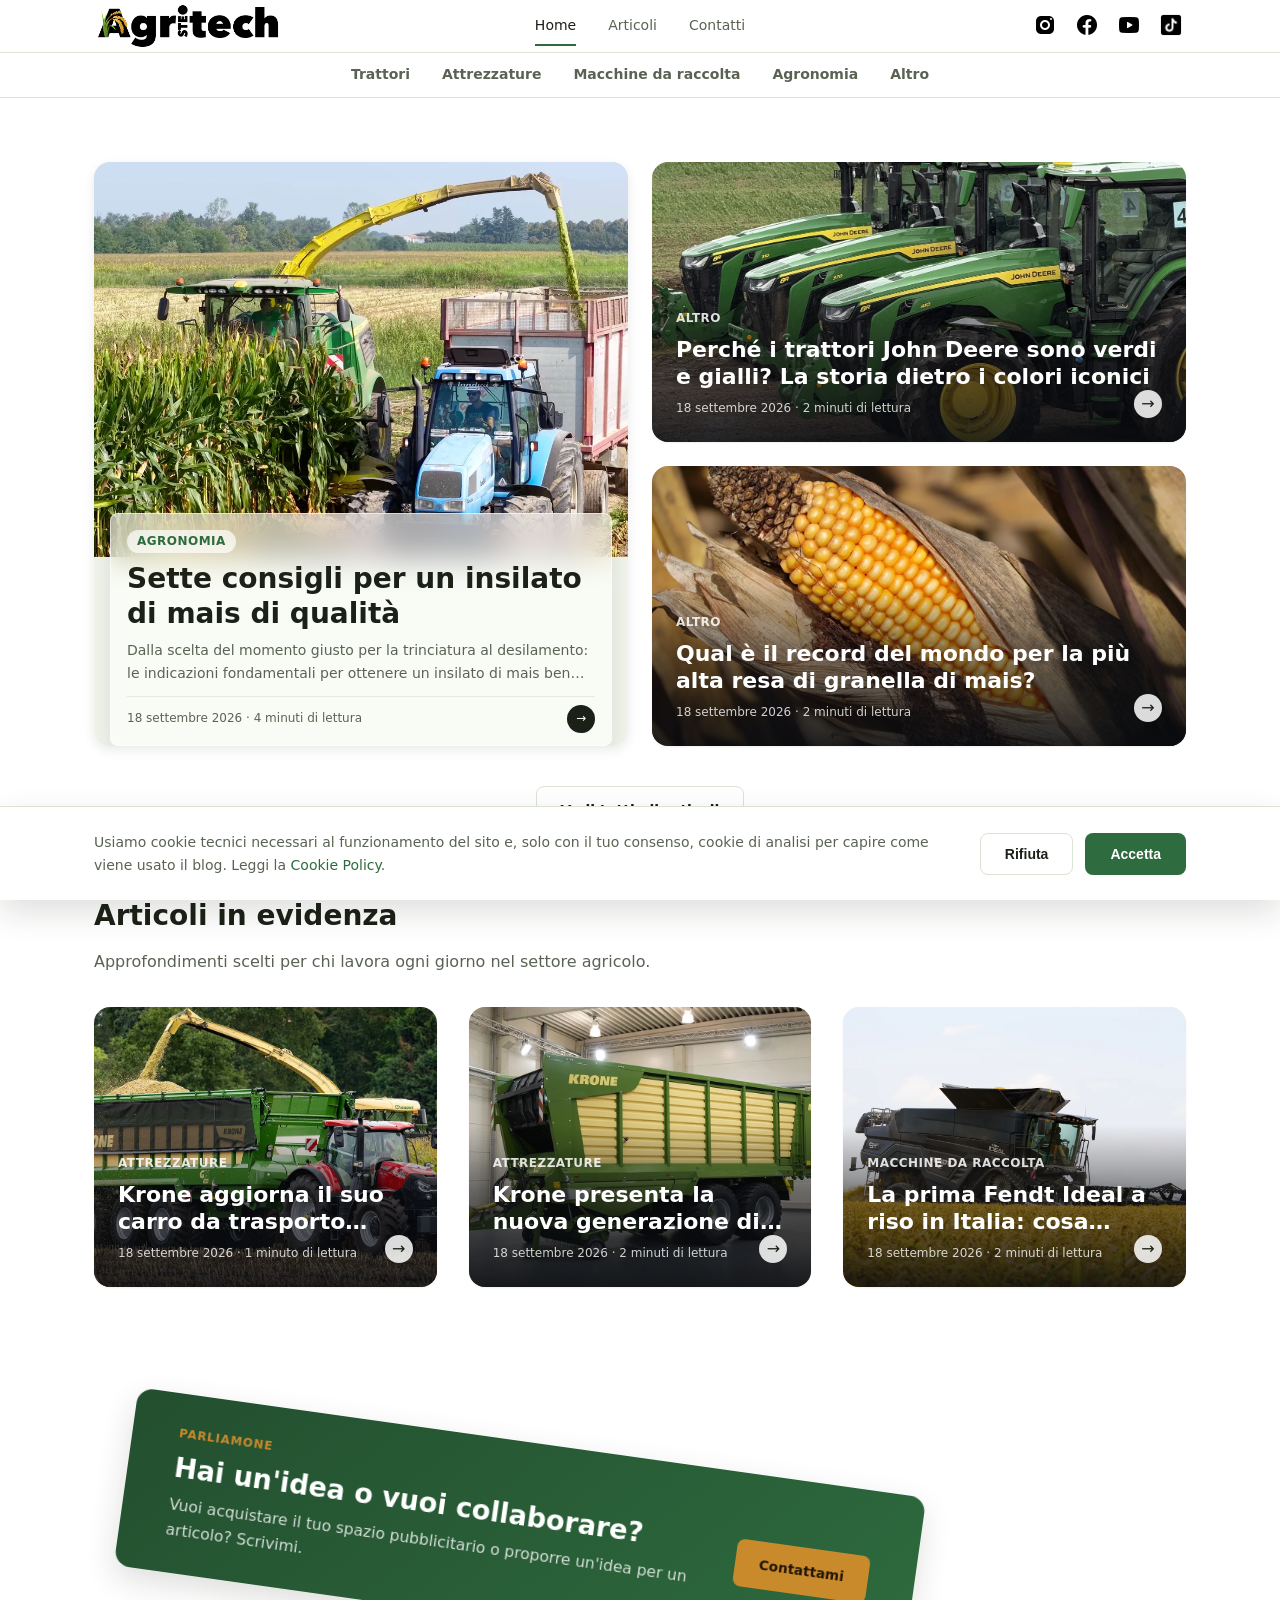
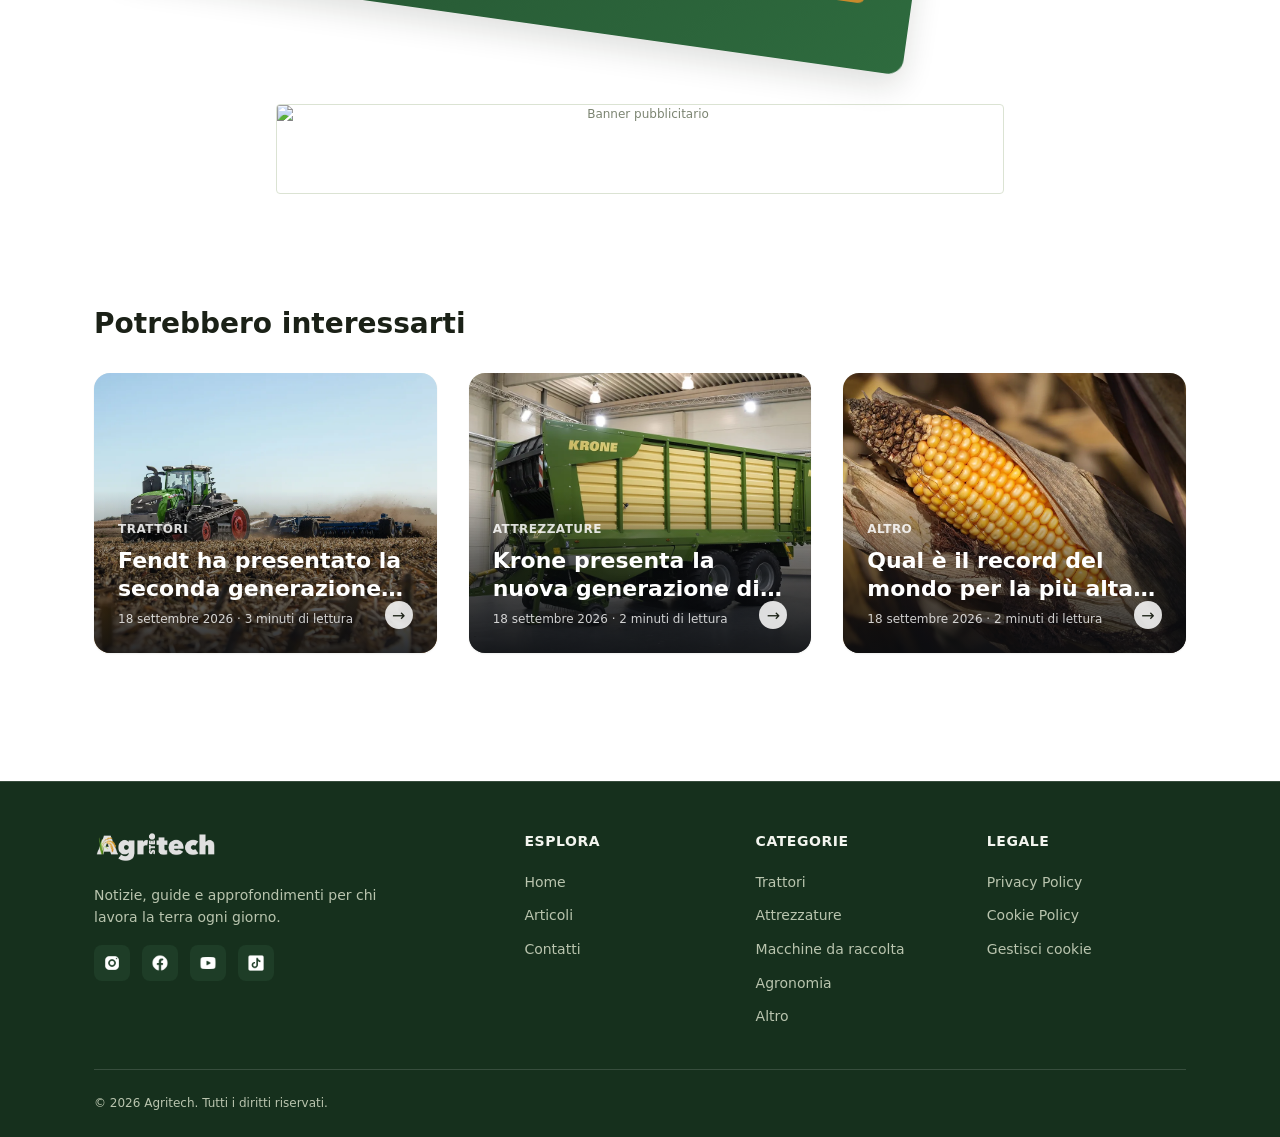
==== commit f0156de5: "commenti" ====
--- a/index.html
+++ b/index.html
@@ -23,31 +23,9 @@
     <link rel="icon" href="assets/ico/favicon.png" />
     <link rel="stylesheet" href="css/variables.css" />
     <link rel="stylesheet" href="css/style.css" />
-
-    <!-- Google Analytics: si attiva da solo, e solo dopo il consenso ai
-         cookie, configurando GA_MEASUREMENT_ID in js/cookie-consent.js -->
 </head>
 
 <body>
-    <!-- ====================================================================
-         BARRA DI CONFRONTO LAYOUT (solo pagine demo index / index1..index5).
-         Serve solo per scegliere il layout preferito: quando hai deciso,
-         cancella questo <div class="demo-switcher">...</div> da ogni pagina
-         (o tienilo pure, non interferisce col resto del sito).
-         ==================================================================== -->
-    <!-- <div class="demo-switcher">
-        <div class="container demo-switcher__inner">
-            <span class="demo-switcher__label">Layout home:</span>
-            <a href="index.html" class="demo-switcher__link ">evidenza glass</a>
-            <a href="index1.html" class="demo-switcher__link">evidenza standard</a>
-            <a href="index2.html" class="demo-switcher__link is-active">evidenza overlay</a>
-        </div>
-    </div> -->
-
-    <!-- ==================== NAVBAR ====================
-       Per spostare il logo, cambia la classe qui sotto:
-       navbar--logo-left | navbar--logo-center | navbar--logo-right
-       ================================================== -->
     <header class="navbar navbar--logo-left navbar--con-categorie">
         <div class="container navbar__inner">
             <a href="index.html" class="navbar__logo">
@@ -127,12 +105,6 @@
     </header>
 
     <main>
-
-        <!-- ==================== ARTICOLI IN EVIDENZA ====================
-             Layout 4: mosaico specchiato (grande a destra) in stile "liquid
-             glass" + 2 card piccole a sinistra nello stile "overlay"
-             originale (immagine a piena card, titolo dentro).
-             ================================================================ -->
         <section class="section">
             <div class="container">
 
@@ -195,8 +167,6 @@
                 </div>
             </div>
         </section>
-
-
     </main>
 
     <footer class="footer">
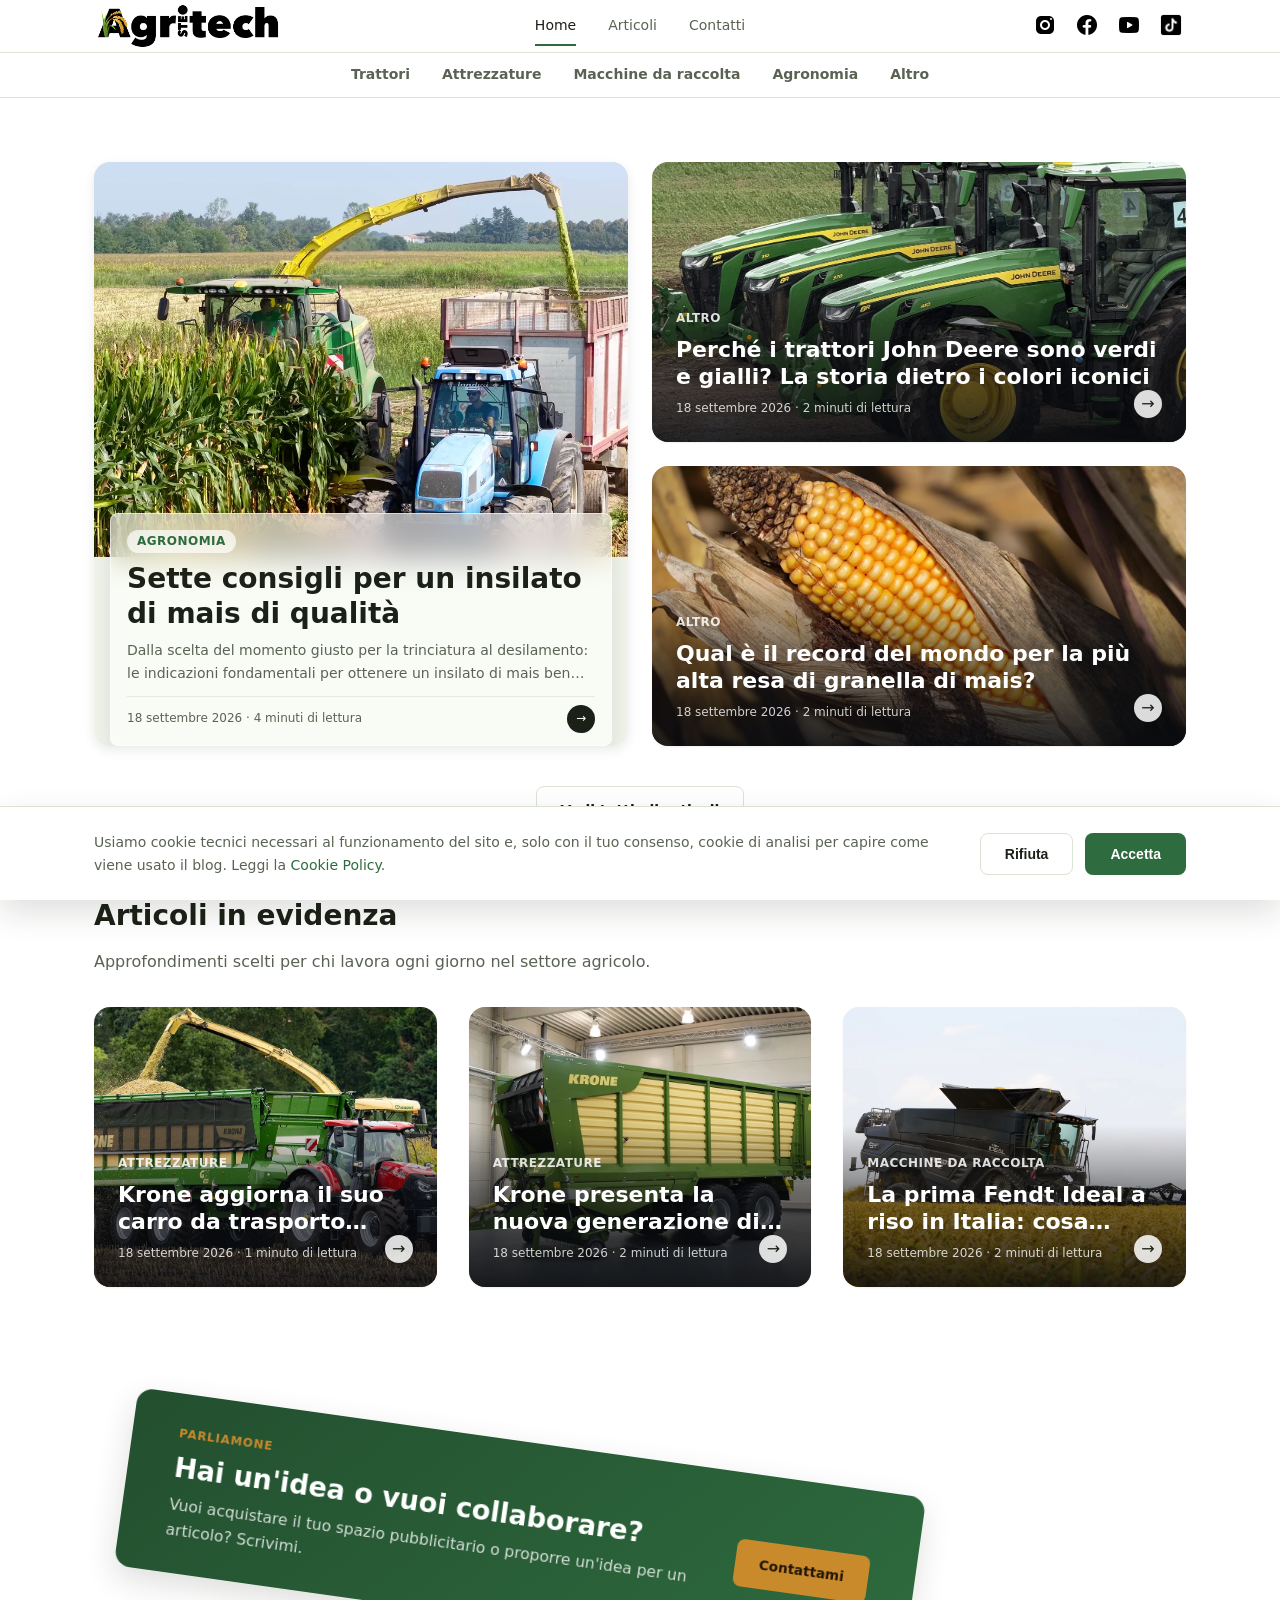
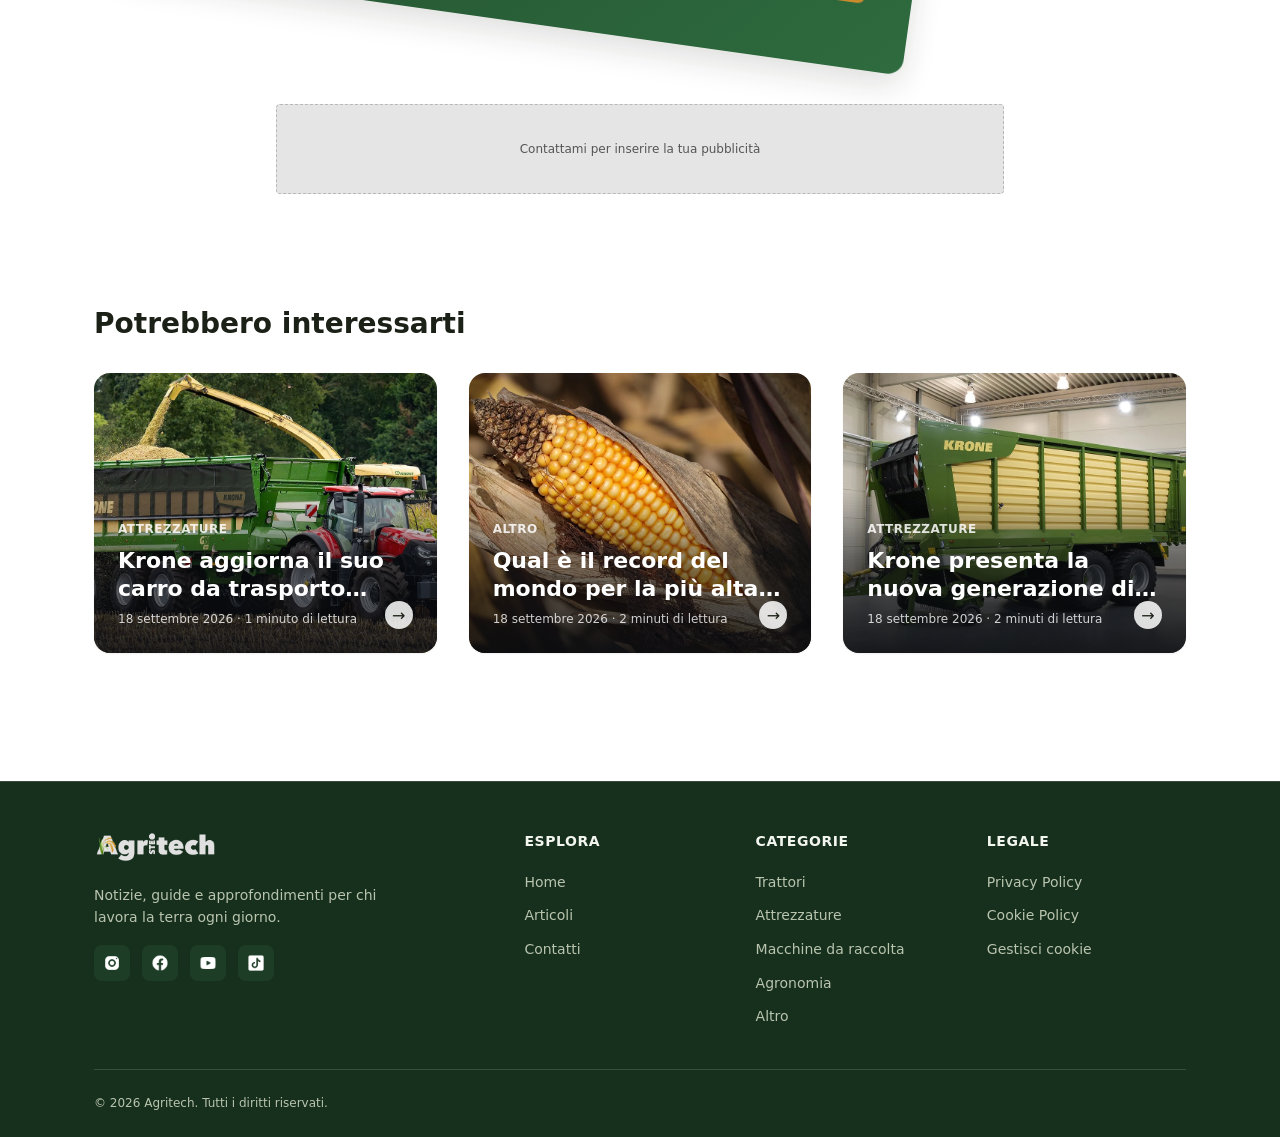
==== commit de8355b9: "si" ====
--- a/index.html
+++ b/index.html
@@ -146,15 +146,27 @@
         </section>
 
         <div class="ad-slot container">
-            <a class="ad-banner ad-banner--leaderboard ad-banner--desktop-only" href="https://example.com"
-                target="_blank" rel="noopener" onclick="trackBannerClick('Cliente_Esempio')">
-                <img src="https://placehold.co/728x90/2e6b3e/ffffff?text=Banner+desktop+728x90"
-                    alt="Banner pubblicitario" />
+            <div class="ad-banner ad-banner--leaderboard ad-banner--desktop-only ad-banner--placeholder">
+                <span class="ad-banner__label">Contattami per inserire la tua pubblicità</span>
+            </div>
+            <div class="ad-banner ad-banner--mobile ad-banner--mobile-only ad-banner--placeholder">
+                <span class="ad-banner__label">Contattami per inserire la tua pubblicità</span>
+            </div>
+
+            <!--
+            Esempio di banner attivo: sostituisci URL, immagini e nome cliente,
+            poi rimuovi i commenti HTML.
+            <a class="ad-banner ad-banner--leaderboard ad-banner--desktop-only"
+                href="https://www.sito-del-cliente.it" target="_blank" rel="noopener"
+                onclick="trackBannerClick('NomeCliente')">
+                <img src="assets/banners/banner-desktop.jpg" alt="Pubblicita NomeCliente" />
             </a>
-            <a class="ad-banner ad-banner--mobile ad-banner--mobile-only" href="https://example.com" target="_blank"
-                rel="noopener" onclick="trackBannerClick('Cliente_Esempio')">
-                <img src="https://placehold.co/320x50/2e6b3e/ffffff?text=Banner+aamobile+320x50" alt="Banner ooo" />
+            <a class="ad-banner ad-banner--mobile ad-banner--mobile-only"
+                href="https://www.sito-del-cliente.it" target="_blank" rel="noopener"
+                onclick="trackBannerClick('NomeCliente')">
+                <img src="assets/banners/banner-mobile.jpg" alt="Pubblicita NomeCliente" />
             </a>
+            -->
         </div>
 
         <section class="section" aria-labelledby="random-articles-title">
--- a/css/style.css
+++ b/css/style.css
@@ -1201,6 +1201,12 @@
     padding: var(--space-2);
 }
 
+.ad-banner--placeholder {
+  background-color: #e5e5e5;
+  border-color: #b8b8b8;
+  color: #555555;
+}
+
 /* Banner attivo: l'elemento .ad-banner è direttamente un <a> con dentro l'immagine */
 a.ad-banner {
   display: block;
@@ -1263,6 +1269,119 @@
     margin-block: var(--space-7);
     display: flex;
     justify-content: center;
+}
+
+/* ---------- Catalogo formati pubblicitari ---------- */
+.catalogo-banner {
+  display: grid;
+  grid-template-columns: repeat(auto-fit, minmax(280px, 1fr));
+  gap: var(--space-5);
+  align-items: start;
+}
+
+.catalogo-banner__item {
+  display: flex;
+  flex-direction: column;
+  gap: var(--space-3);
+  min-width: 0;
+  padding: var(--space-4);
+  background: var(--color-surface);
+  border: 1px solid var(--color-border);
+  border-radius: var(--radius-md);
+  box-shadow: var(--shadow-sm);
+}
+
+.catalogo-banner__nome {
+  margin: 0;
+  font-size: var(--fs-lg);
+}
+
+.catalogo-banner__dimensioni {
+  margin: 0;
+  color: var(--color-text-muted);
+  font-size: var(--fs-sm);
+}
+
+.catalogo-banner__anteprima {
+  display: flex;
+  align-items: center;
+  justify-content: center;
+  min-height: 90px;
+  overflow: auto;
+  padding: var(--space-3);
+  background: var(--color-bg-alt);
+  border-radius: var(--radius-sm);
+}
+
+.catalogo-banner__anteprima .ad-banner {
+  flex: 0 0 auto;
+}
+
+.demo-pagina {
+  max-width: 1180px;
+  margin-inline: auto;
+  padding: var(--space-6) var(--space-4) var(--space-8);
+}
+
+.demo-pagina__testata {
+  max-width: 760px;
+  margin-bottom: var(--space-6);
+}
+
+.demo-pagina__testata p:last-child {
+  margin-bottom: 0;
+  color: var(--color-text-muted);
+}
+
+.demo-pagina__corpo {
+  display: grid;
+  grid-template-columns: minmax(0, 1fr) 160px;
+  gap: var(--space-6);
+  align-items: start;
+}
+
+.demo-pagina__contenuto {
+  min-width: 0;
+}
+
+.demo-pagina__articolo {
+  max-width: 760px;
+  margin-inline: auto;
+}
+
+.demo-pagina__articolo h2 {
+  margin-bottom: var(--space-2);
+}
+
+.demo-pagina__articolo p {
+  color: var(--color-text-muted);
+}
+
+.demo-pagina__banner {
+  display: flex;
+  justify-content: center;
+  margin-block: var(--space-6);
+  overflow-x: auto;
+}
+
+.demo-pagina__banner .ad-banner {
+  flex: 0 0 auto;
+}
+
+.demo-pagina__laterale {
+  display: flex;
+  justify-content: center;
+  overflow-x: auto;
+}
+
+@media (max-width: 900px) {
+  .demo-pagina__corpo {
+    grid-template-columns: 1fr;
+  }
+
+  .demo-pagina__laterale {
+    justify-content: flex-start;
+  }
 }
 
 /* ---------- 8. Articolo singolo ---------- */
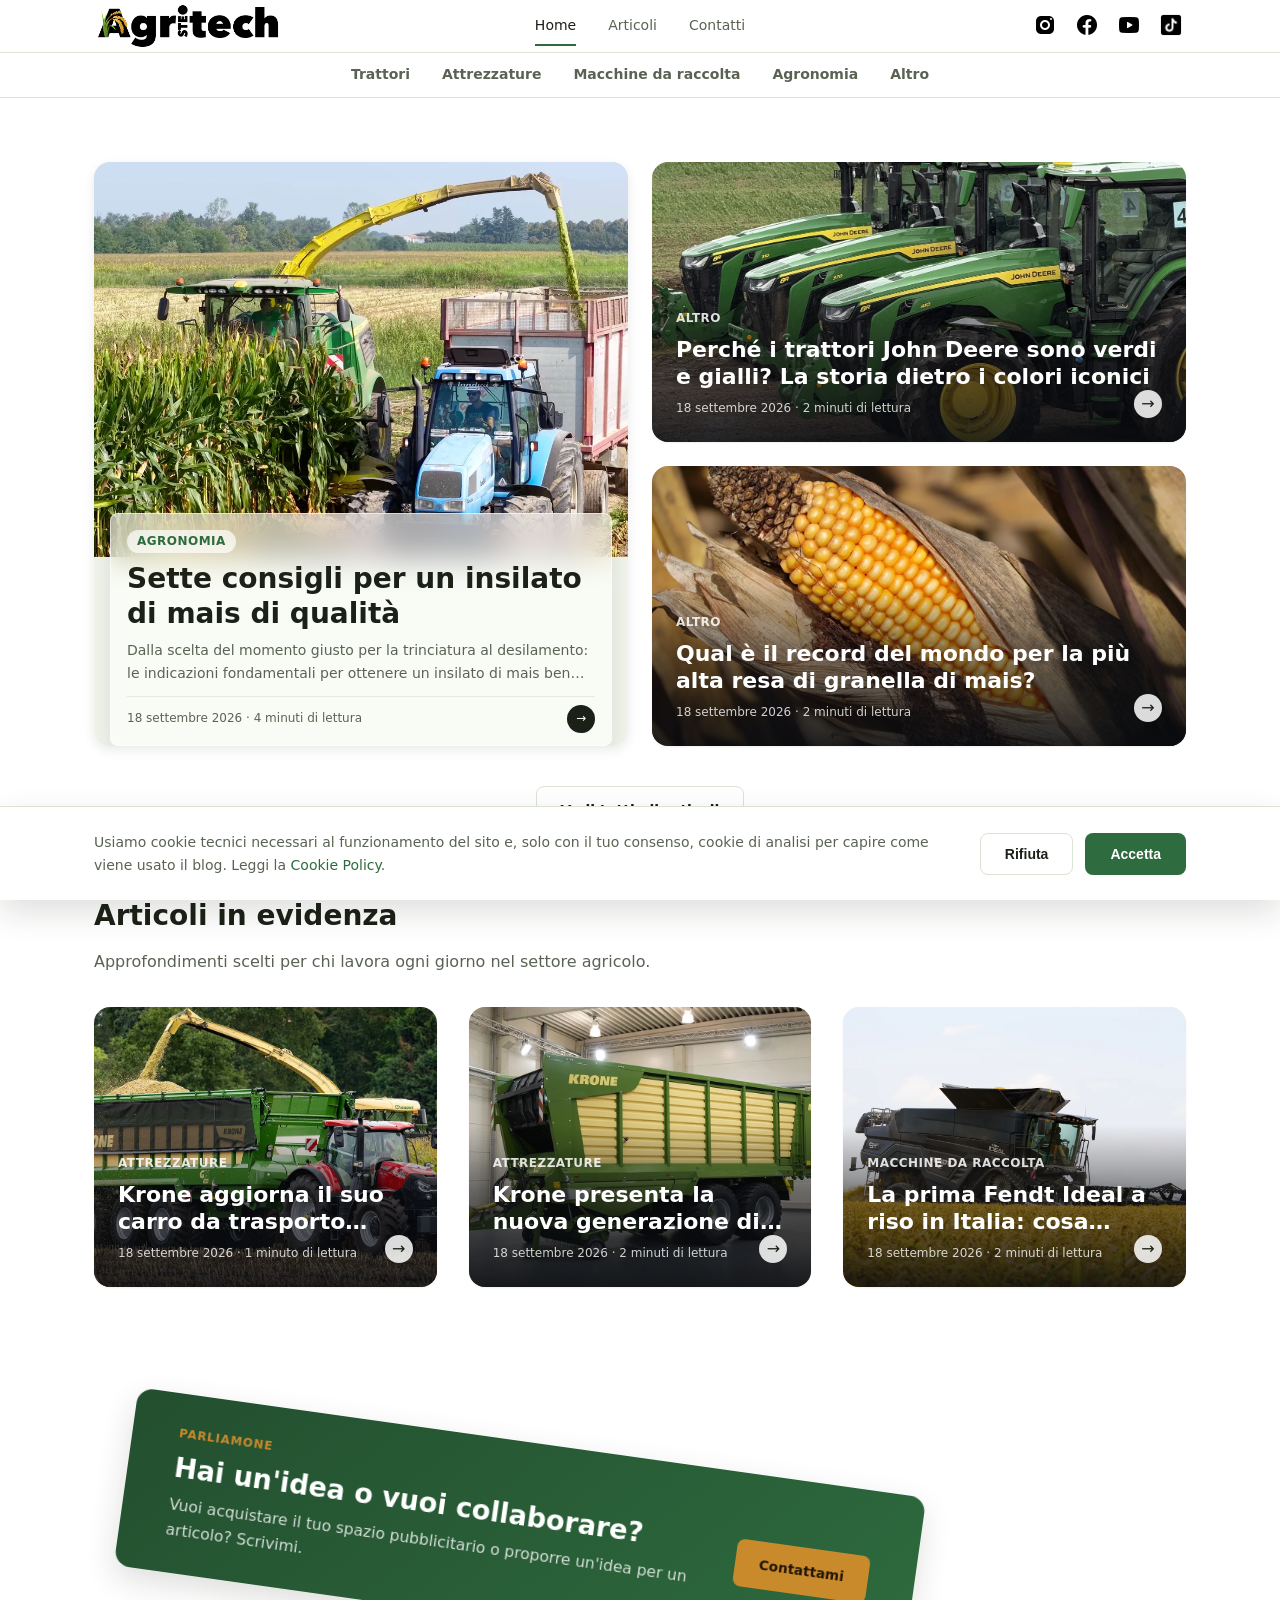
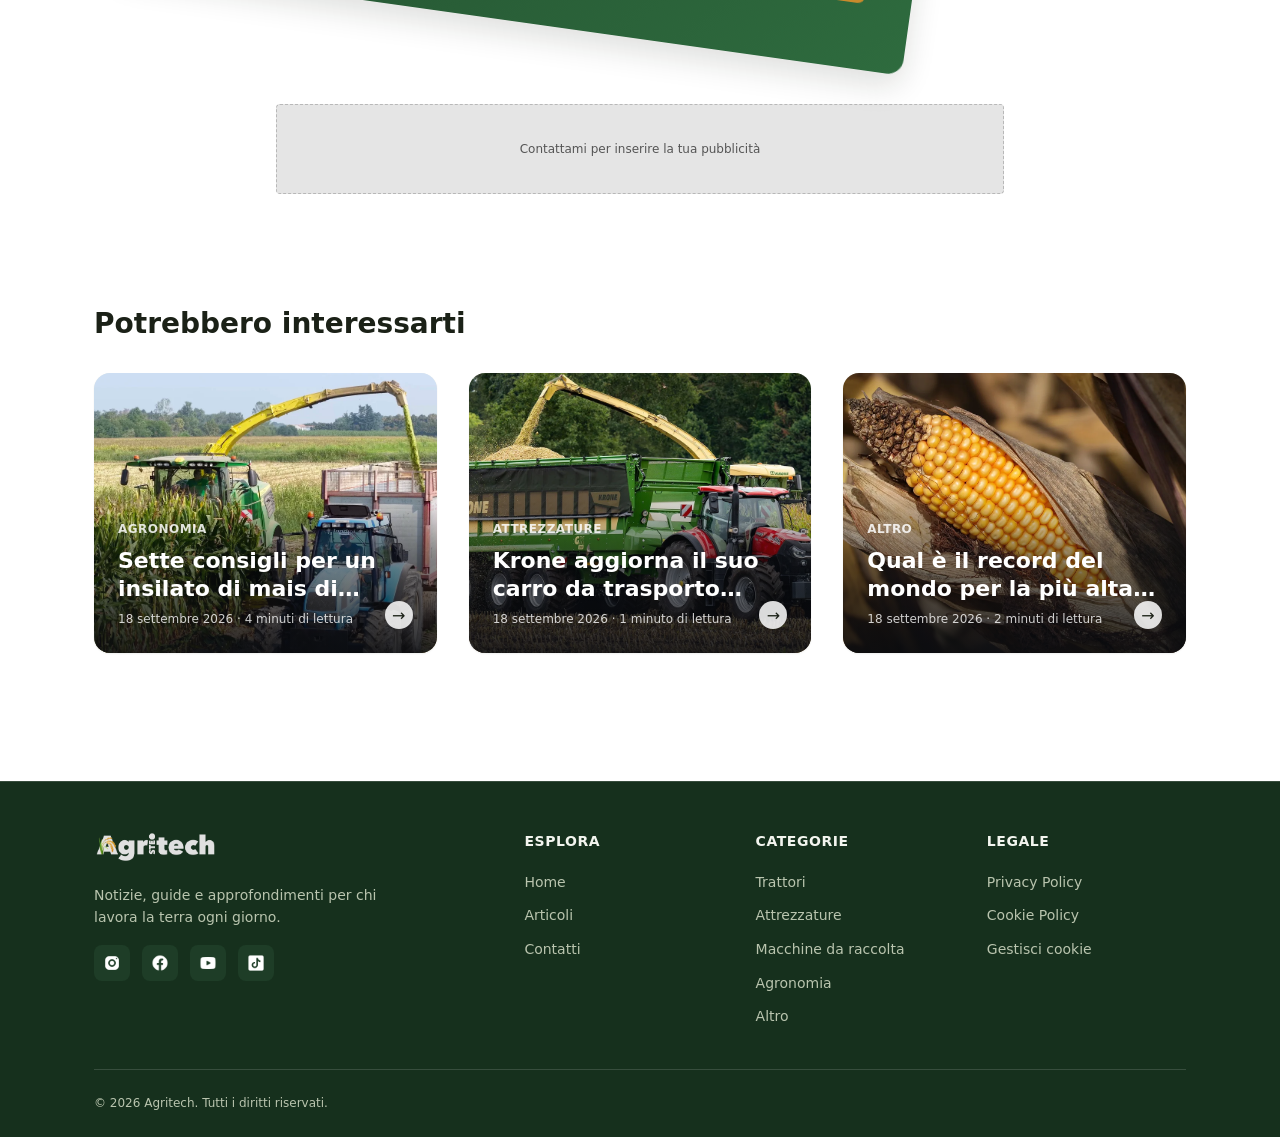
==== commit da6bea9e: "pagine sistemate" ====
--- a/index.html
+++ b/index.html
@@ -4,22 +4,22 @@
 <head>
     <meta charset="UTF-8" />
     <meta name="viewport" content="width=device-width, initial-scale=1.0" />
-    <title>SteAgritech — Notizie e guide sul mondo agricolo</title>
-    <meta name="description" content="Notizie, guide e approfondimenti su trattori, attrezzature e macchine agricole per chi lavora la terra ogni giorno." />
-
-    <!-- Aggiorna https://www.steagritech.it con il tuo dominio definitivo prima di pubblicare -->
-    <link rel="canonical" href="https://www.steagritech.it/index.html" />
+    <title>SteAgritech — Scopri le ultime novità sulla meccanizzazione agricola</title>
+    <meta name="description" content="Scopri le ultime novità sulla meccanizzazione agricola: trattori, macchine agricole, tecnologie e soluzioni innovative per un'agricoltura più efficiente." />
+    <meta name="keywords" content="agricoltura, meccanizzazione agricola, trattori, macchine agricole, tecnologie agricole, innovazione agricola" />
+
+    <link rel="canonical" href="https://www.steagritech.com/index.html" />
     <meta property="og:type" content="website" />
     <meta property="og:site_name" content="SteAgritech" />
     <meta property="og:locale" content="it_IT" />
-    <meta property="og:title" content="SteAgritech — Notizie e guide sul mondo agricolo" />
-    <meta property="og:description" content="Notizie, guide e approfondimenti su trattori, attrezzature e macchine agricole per chi lavora la terra ogni giorno." />
-    <meta property="og:url" content="https://www.steagritech.it/index.html" />
-    <meta property="og:image" content="https://www.steagritech.it/assets/logo.png" />
+    <meta property="og:title" content="SteAgritech — Scopri le ultime novità sulla meccanizzazione agricola" />
+    <meta property="og:description" content="Scopri le ultime novità sulla meccanizzazione agricola: trattori, macchine agricole, tecnologie e soluzioni innovative per un'agricoltura più efficiente." />
+    <meta property="og:url" content="https://www.steagritech.com/index.html" />
+    <meta property="og:image" content="https://www.steagritech.com/assets/logo.png" />
     <meta name="twitter:card" content="summary_large_image" />
-    <meta name="twitter:title" content="SteAgritech — Notizie e guide sul mondo agricolo" />
-    <meta name="twitter:description" content="Notizie, guide e approfondimenti su trattori, attrezzature e macchine agricole per chi lavora la terra ogni giorno." />
-    <meta name="twitter:image" content="https://www.steagritech.it/assets/logo.png" />
+    <meta name="twitter:title" content="SteAgritech — Scopri le ultime novità sulla meccanizzazione agricola" />
+    <meta name="twitter:description" content="Scopri le ultime novità sulla meccanizzazione agricola: trattori, macchine agricole, tecnologie e soluzioni innovative per un'agricoltura più efficiente." />
+    <meta name="twitter:image" content="https://www.steagritech.com/assets/logo.png" />
     <link rel="icon" href="assets/ico/favicon.png" />
     <link rel="stylesheet" href="css/variables.css" />
     <link rel="stylesheet" href="css/style.css" />
@@ -114,7 +114,6 @@
                 </div>
 
                 <div class="load-more-wrap">
-                    <!-- <a href="articles.html" class="btn btn--outline">Vedi tutti gli articoli</a> -->
                     <a href="articles.html" class="btn btn--outline">Vedi tutti gli articoli</a>
                 </div>
 
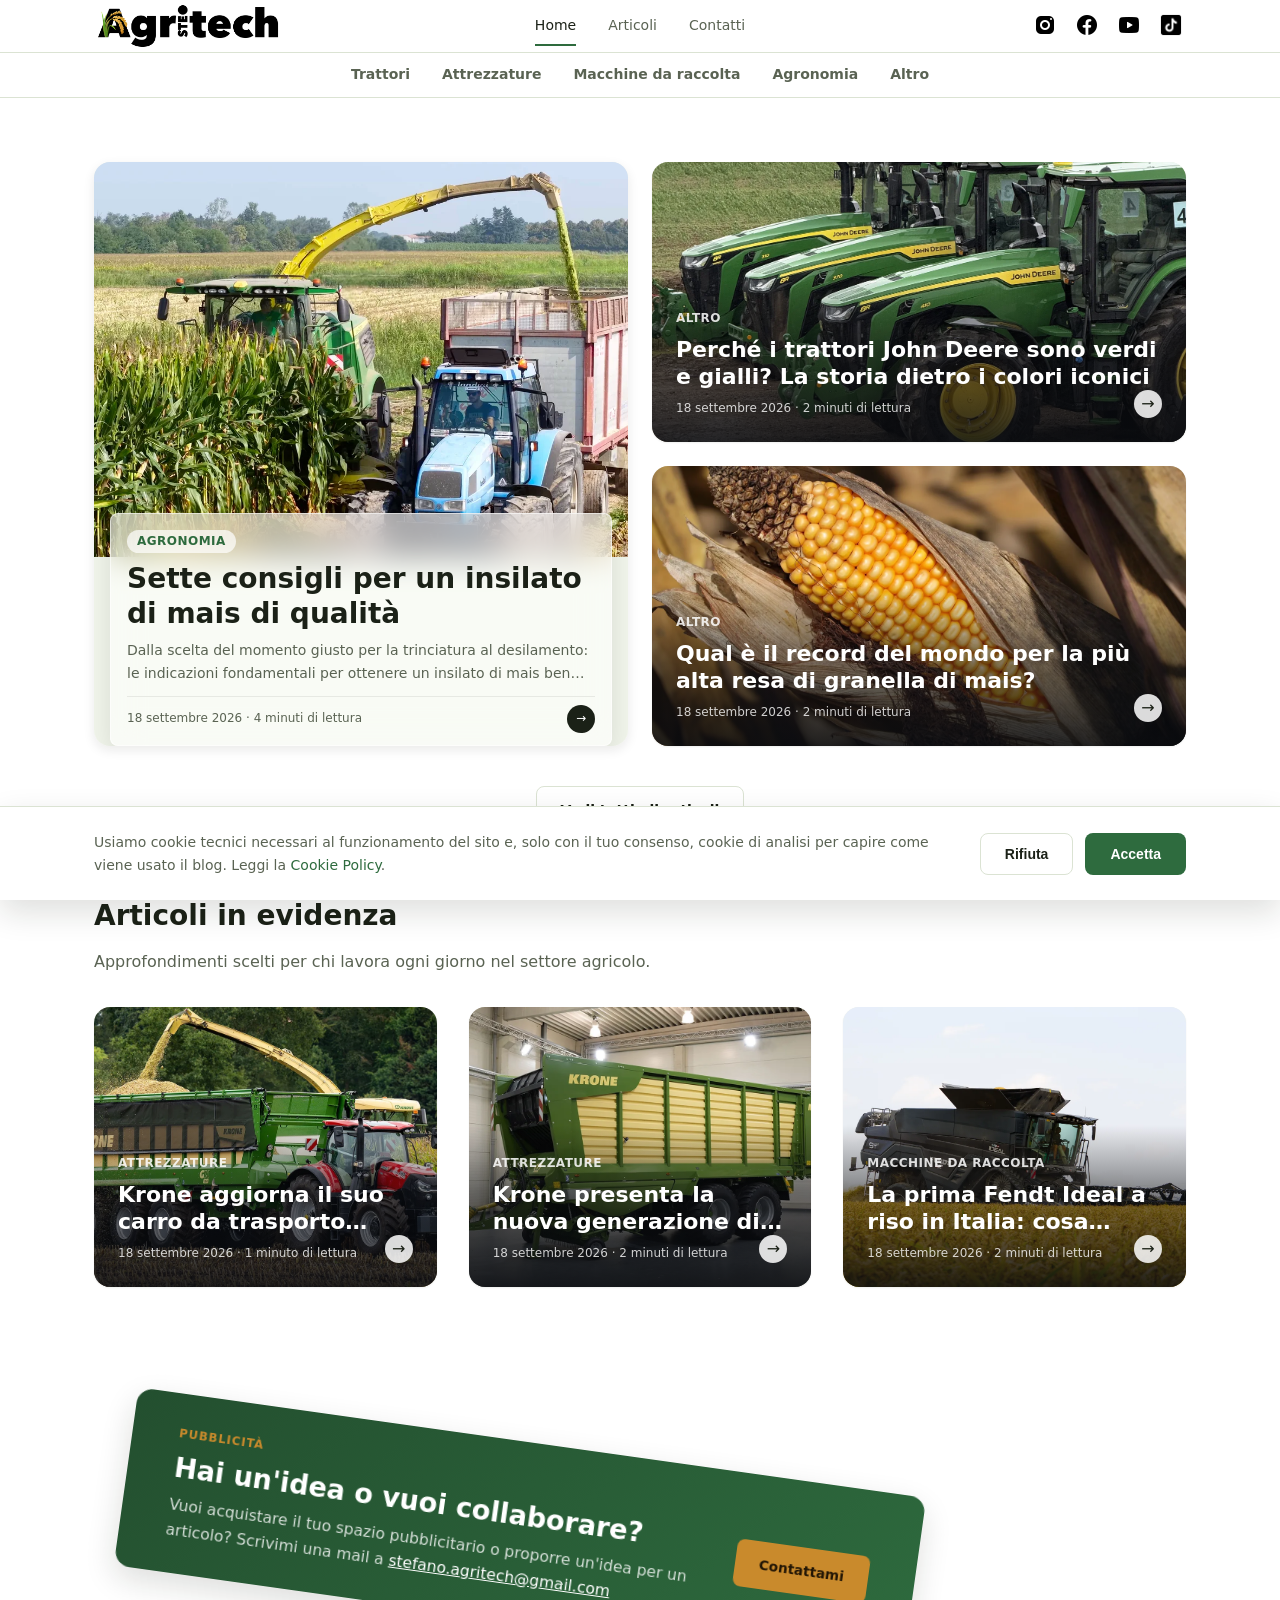
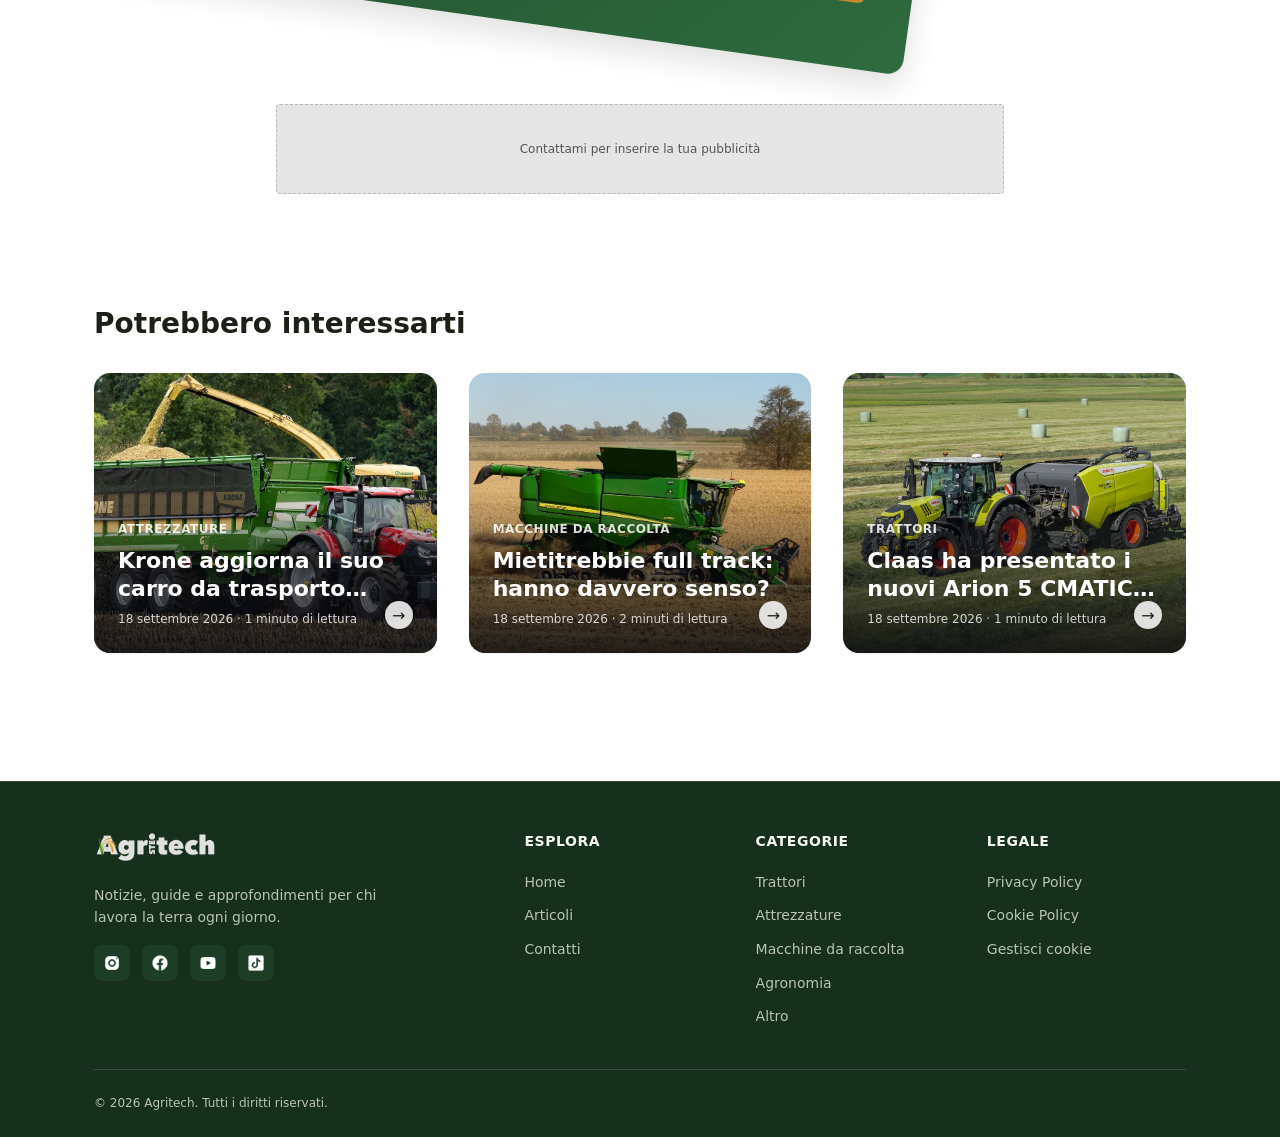
==== commit d3be1b88: "colore link sistemato" ====
--- a/index.html
+++ b/index.html
@@ -136,9 +136,9 @@
         <section class="contact-cta" aria-labelledby="contact-cta-title">
             <div class="container contact-cta__inner">
                 <div>
-                    <p class="contact-cta__eyebrow">Parliamone</p>
+                    <p class="contact-cta__eyebrow">Pubblicità</p>
                     <h2 id="contact-cta-title">Hai un'idea o vuoi collaborare?</h2>
-                    <p>Vuoi acquistare il tuo spazio pubblicitario o proporre un'idea per un articolo? Scrivimi.</p>
+                    <p>Vuoi acquistare il tuo spazio pubblicitario o proporre un'idea per un articolo? Scrivimi una mail a <a class="contact-cta__link" href="mailto:info@steagritech.com">stefano.agritech@gmail.com</a></p>
                 </div>
                 <a href="contact.html" class="btn btn--primary">Contattami</a>
             </div>
--- a/css/style.css
+++ b/css/style.css
@@ -552,6 +552,13 @@
 .contact-cta p:last-child {
     margin: 0;
     color: color-mix(in srgb, var(--color-primary-contrast) 80%, transparent);
+}
+.contact-cta__link {
+  color: var(--color-primary-contrast);
+  text-decoration: underline;
+}
+.contact-cta__link:hover {
+  color: var(--color-accent);
 }
 .contact-cta .btn--primary {
     background-color: var(--color-accent);
@@ -2082,6 +2089,9 @@
     transform: translateX(0);
     opacity: 1;
   }
+  .contact-cta__link {
+    color: var(--color-bg) !important;
+  }
   .footer__grid {
     grid-template-columns: 1fr;
     gap: var(--space-5);
